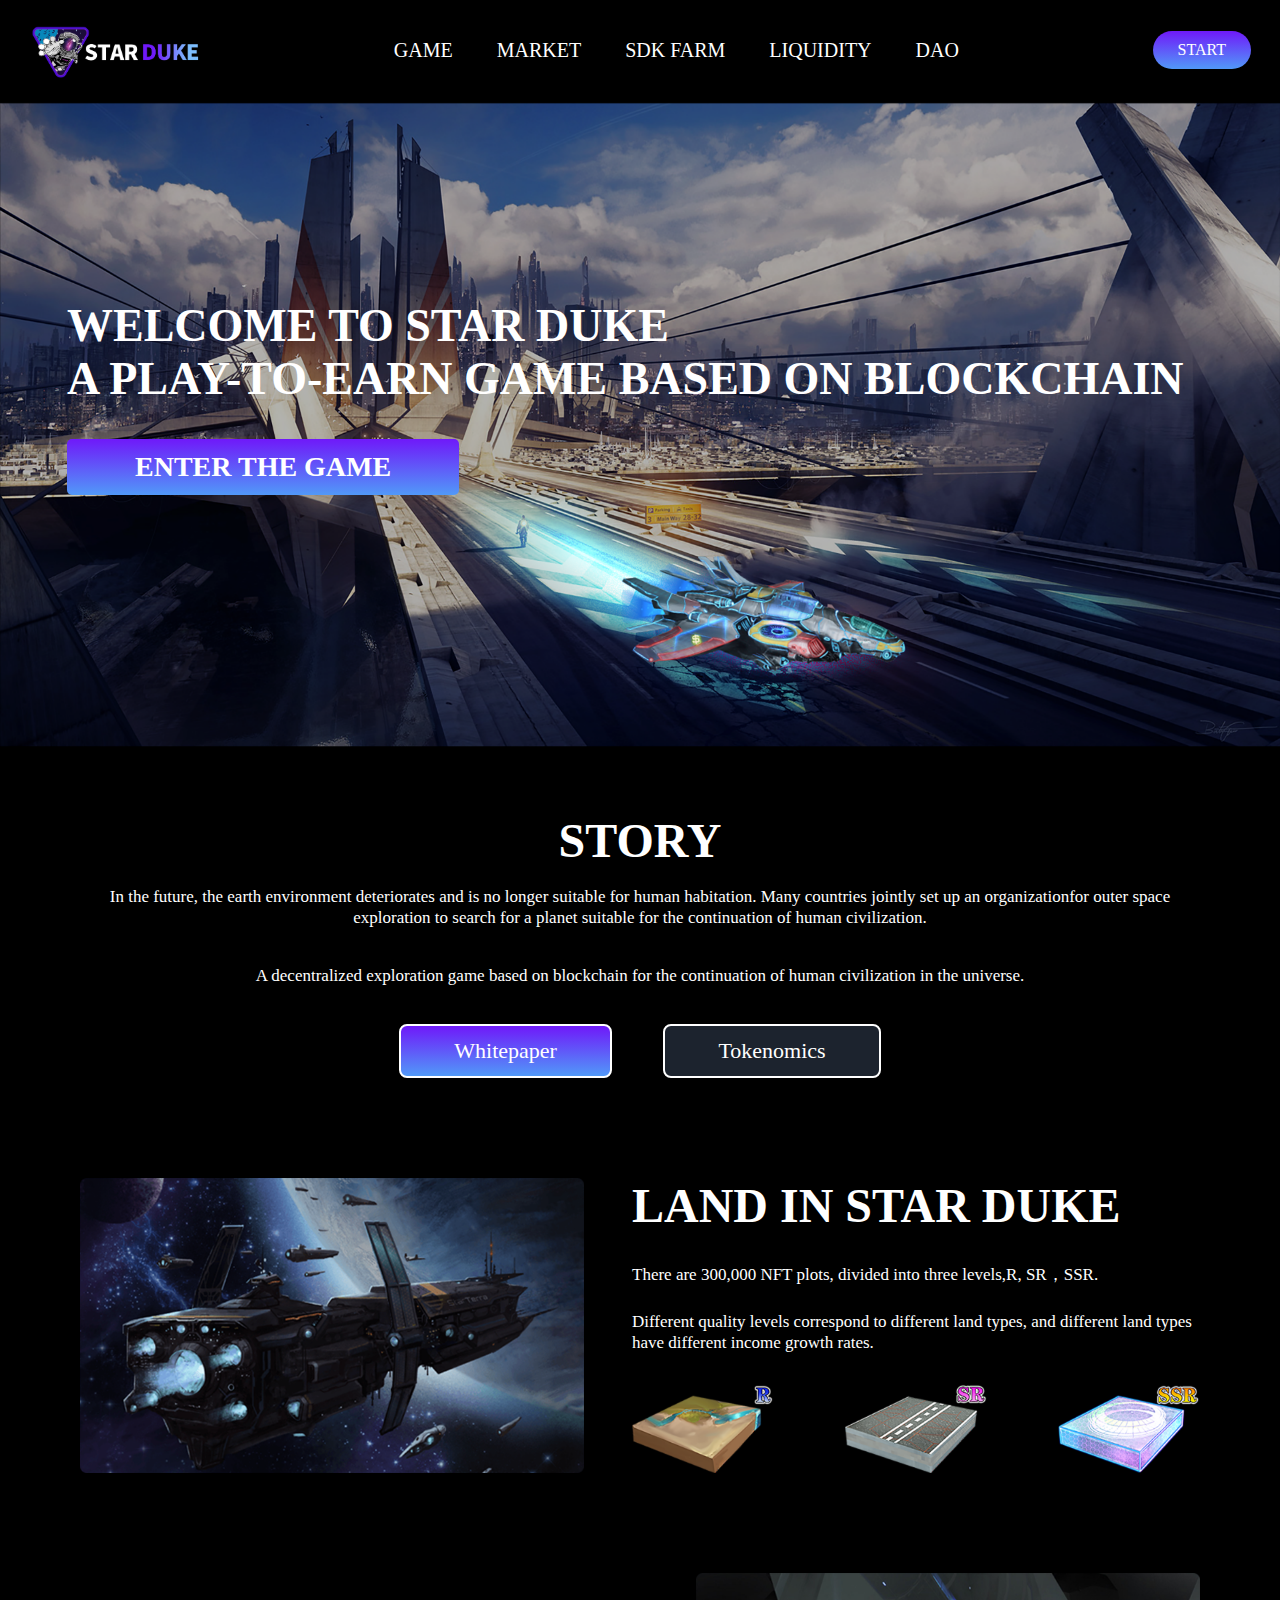
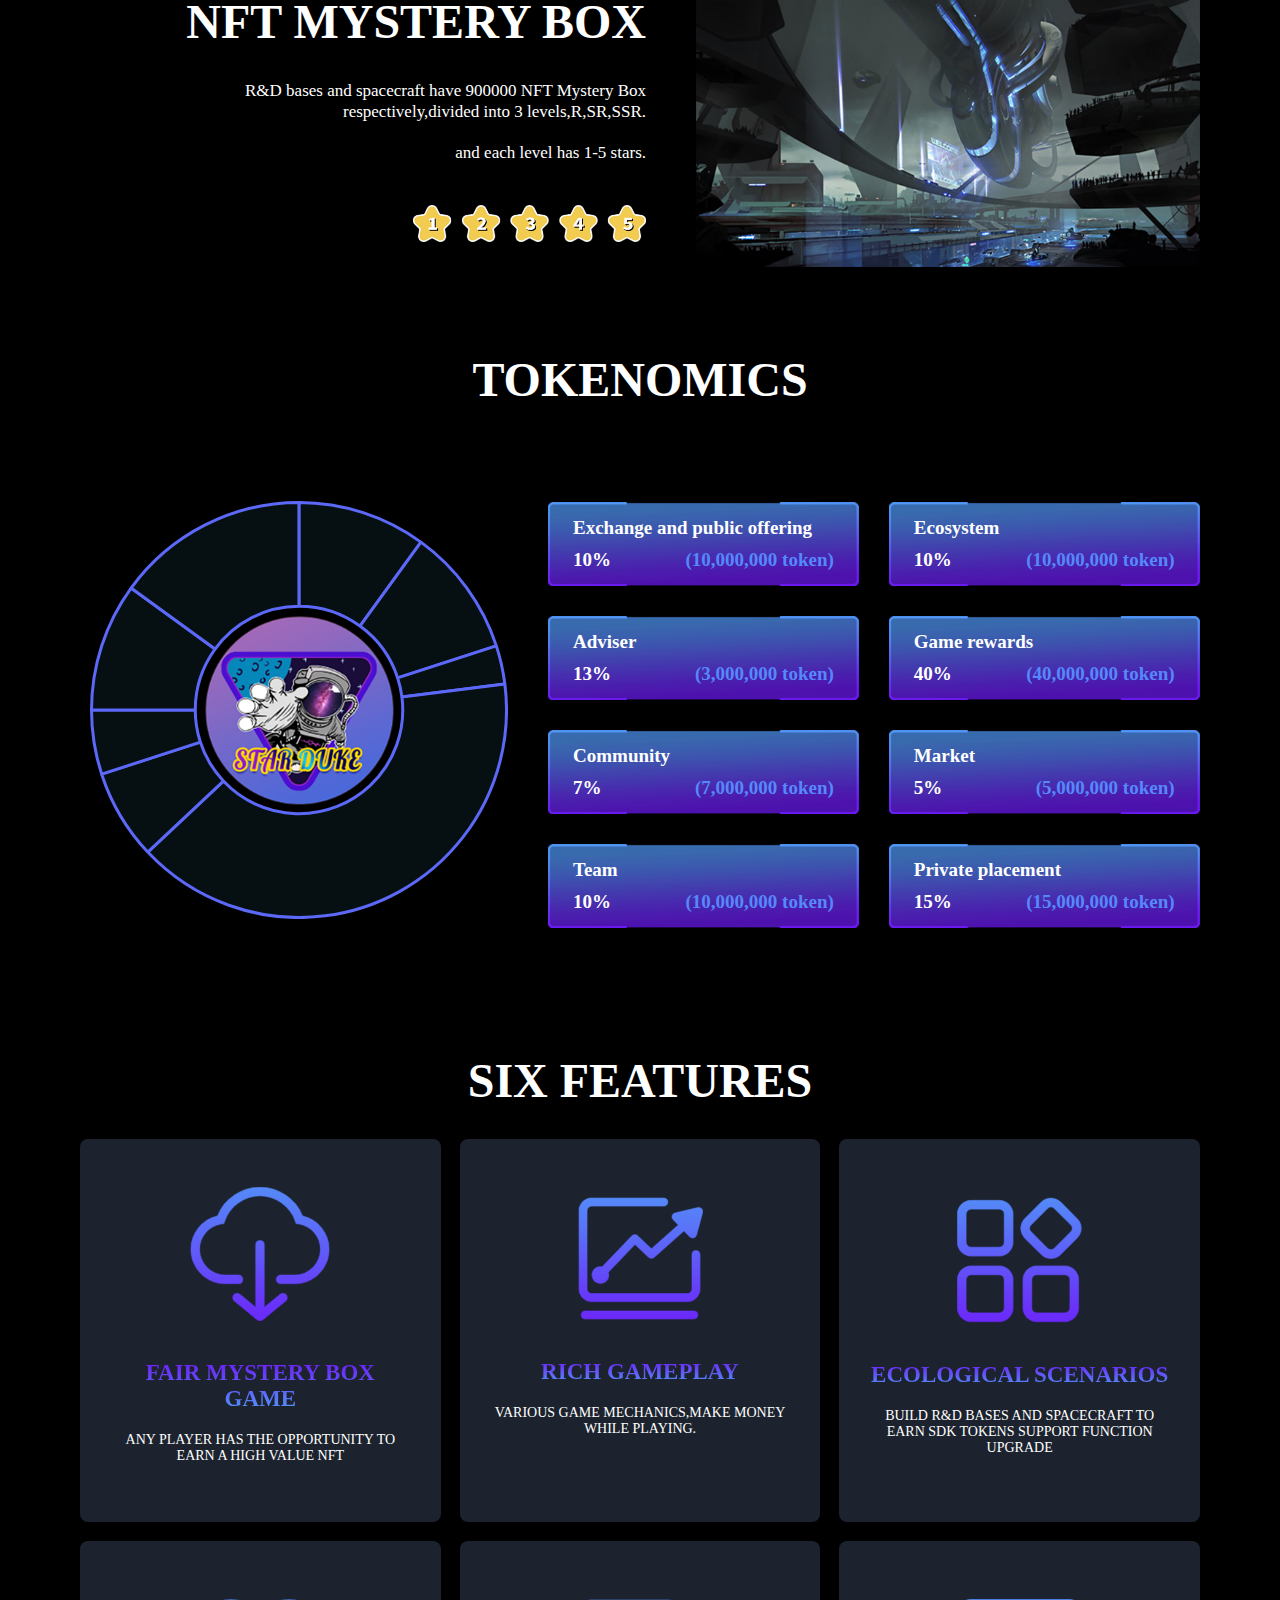
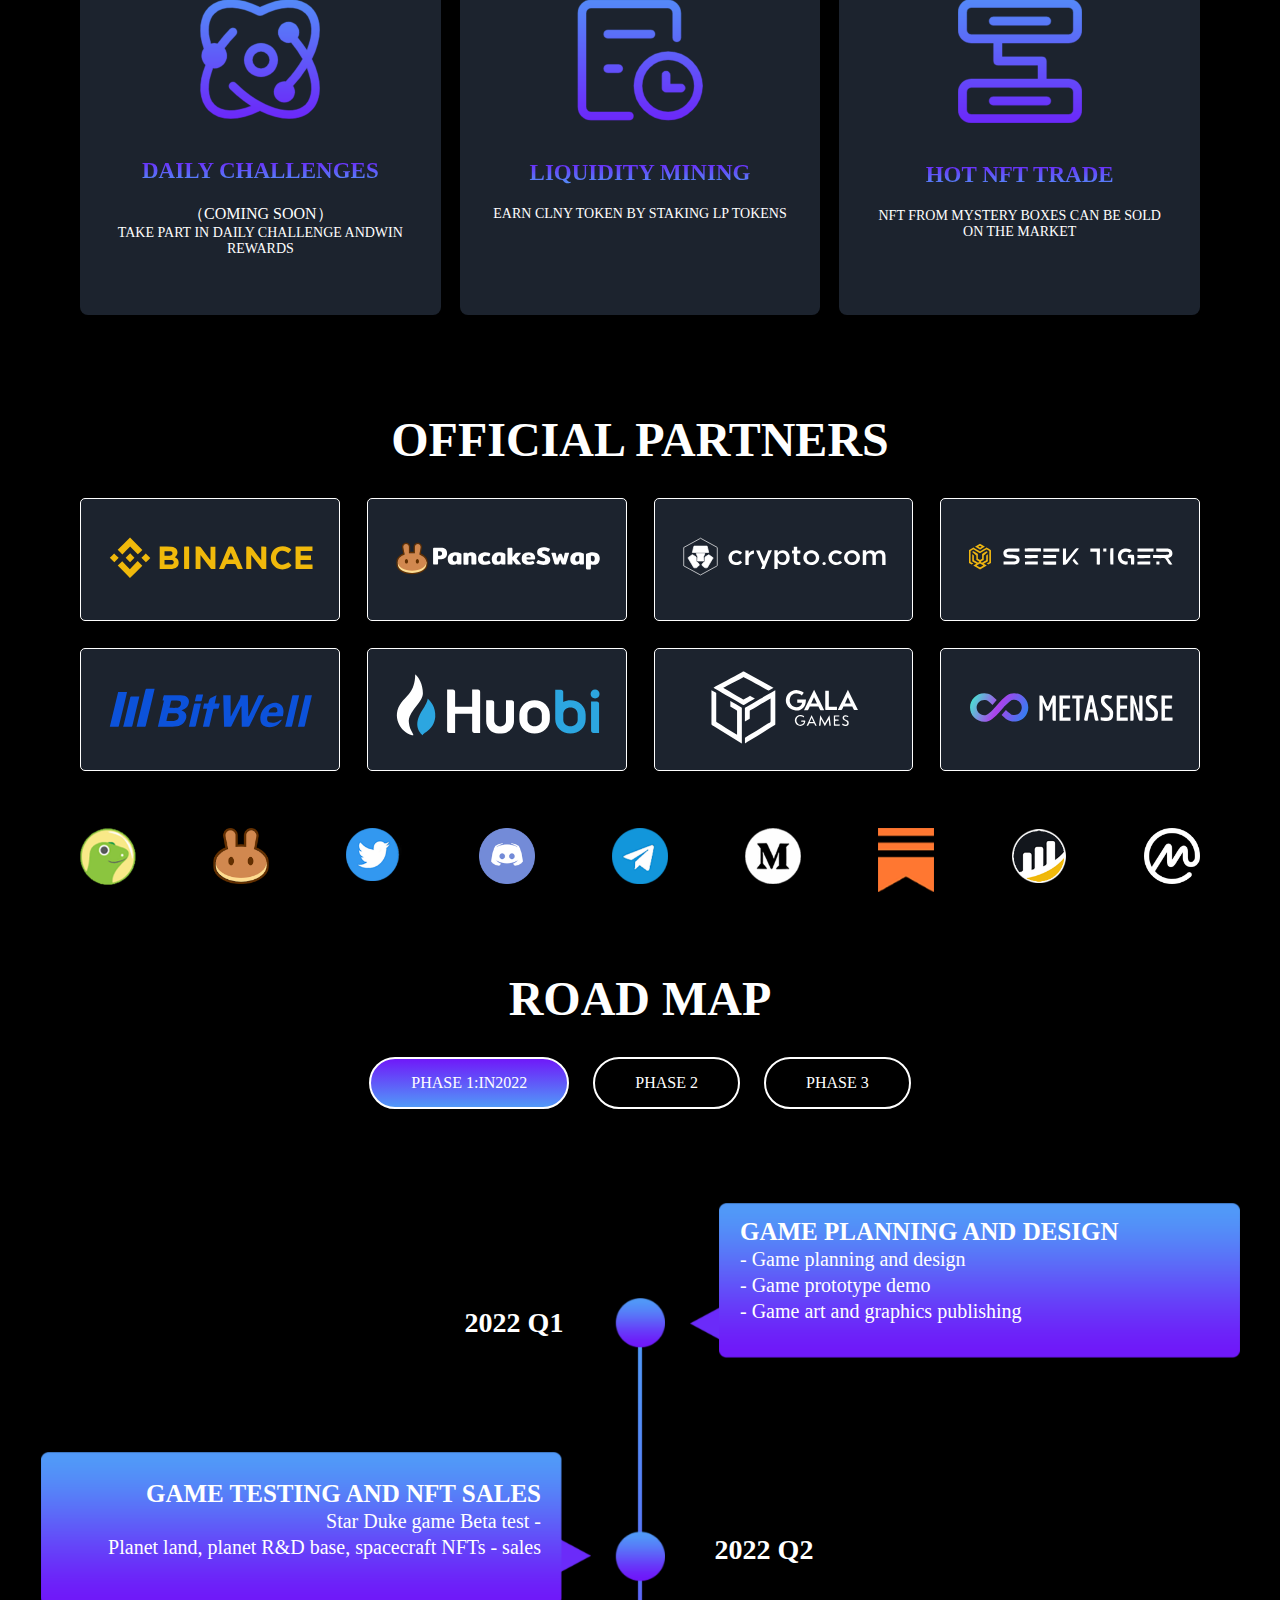
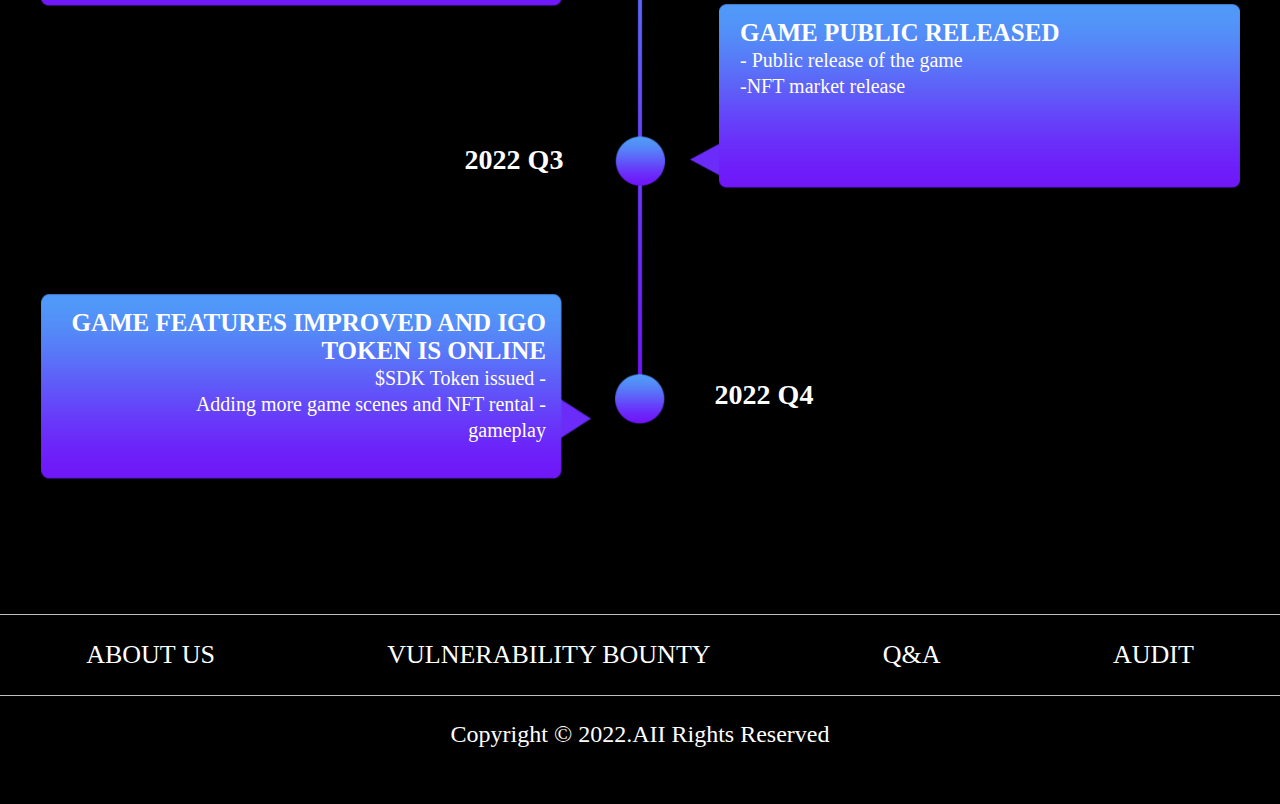
==== web/index.html @ 2b7e3626 "fix(view): 修改时间轴上文本" ====
<!DOCTYPE html>
<html lang="en">

<head>
    <meta charset="UTF-8">
    <meta http-equiv="X-UA-Compatible" content="IE=edge">
    <title>星际公爵</title>
    <link rel="icon" href="./img/pie.webp">
    <meta name="viewport" content="width=device-width,maximum-scale=0,user-scalable=no,shrink-to-fit=no" />
    <script>
        if (
            /Mobi|Android|iPhone/i.test(navigator.userAgent) ||
            navigator.userAgent.match(/Mobi/i) ||
            navigator.userAgent.match(/Android/i) ||
            navigator.userAgent.match(/iPhone/i)
        ) {
            location.href = "/index.html"
        }
    </script>
    <style>
        @font-face {
            font-family: 'TIMES';
            src: url("./font/SOURCEHANSANSCN-NORMAL.OTF");
        }

        body {
            font-family: "TIMES";
            min-width: 1024px;
            max-width: 1920px;
        }

        a {
            display: inline-block;
            color: #fff;
            text-decoration: none;
        }

        .sacle-animation:hover {
            transform: scale(1.1);
        }

        .start-btn.sacle-animation:hover {
            font-weight: bold;
        }

        .banner-btn.sacle-animation:hover {
            transform: scale(1.05);
        }

        .sacle-animation {
            transition: all 0.5s ease-in-out;
        }

        .aside-gride-item:hover {
            background: #1A1A1A;
        }

        .btn-enter:hover {
            /* background: linear-gradient(180deg, #6f19f9, #5199F8) !important; */
            cursor: pointer;
        }

        .nav-box ul a:hover {
            font-weight: bold;
            background: #1C232E;
        }
    </style>
    <link id="links" rel="stylesheet" href="./css/xjgj.css">
    <script>
        var pageWidth = document.documentElement.clientWidth;
        var link = document.getElementById('links')

        function setCss() {
            if (pageWidth < 1440) {
                link.setAttribute('href', './css/max1440xjgj.css')
            } else {
                link.setAttribute('href', './css/xjgj.css')
            }
        }
        window.onresize = function (e) {
            pageWidth = e.target.innerWidth;
            setCss()
        }
        setCss()

        function setBgClass(e, domStr, controlClass) {
            var liDom = document.querySelectorAll(domStr),
                hasClass = false;
            e.classList.forEach(function (key) {
                if (controlClass == key) return hasClass = true;
            })
            // console.log(liDom)
            liDom.forEach(function (item) {
                item.classList.remove(controlClass)
            })
            if (!hasClass) {
                e.classList.add(controlClass)
            }
        }
    </script>
</head>

<body>
    <nav class="nav-box">
        <!-- <img src="./img/nav-log.webp" alt="logo"> -->
        <img src="./svg/logo.svg" alt="logo">
        <ul id="navLink">
            <li><a onclick="setBgClass(this,'#navLink li a','nav-active')" href="game.starduke.io"
                    target="_blank">GAME</a>
            </li>
            <li><a onclick="setBgClass(this,'#navLink li a','nav-active')" href="game.starduke.io"
                    target="_blank">MARKET</a></li>
            <li><a onclick="setBgClass(this,'#navLink li a','nav-active')" target="_blank">SDK FARM</a></li>
            <li><a onclick="setBgClass(this,'#navLink li a','nav-active')" target="_blank">LIQUIDITY</a></li>
            <li><a onclick="setBgClass(this,'#navLink li a','nav-active')" target="_blank">DAO</a></li>
        </ul>
        <div>
            <a class="start-btn sacle-animation" href="game.starduke.io" target="_blank">START</a>
        </div>
    </nav>
    <div class="banner-box">
        <img src="./img/banner.webp" alt="not sport">
        <div class="banner-text-box">
            <div class="banner-text">
                <p>WELCOME TO STAR DUKE</p>
                <p>A PLAY-TO-EARN GAME BASED ON BLOCKCHAIN</p>
            </div>
            <a href="game.starduke.io" target="_blank" class="banner-btn sacle-animation">ENTER THE GAME</a>
        </div>
    </div>
    <div class="aside-box">
        <div id="cut2">
            <div class="aside-title">STORY</div>
            <p class="aside-p">In the future, the earth environment deteriorates and is no longer suitable for human
                habitation. Many countries jointly
                set up an organizationfor outer space exploration to search for a planet suitable for the continuation
                of
                human civilization.
            </p>

            <p class="aside-p" style="margin-top: 37px;">A decentralized exploration game based on blockchain for the
                continuation of human civilization in the universe.</p>
            <div class="aside-btn-box">
                <a href="https://docs.starduke.io/" target="_blank"
                    onmouseenter="setBgClass(this,'.aside-btn-box a','btn-active')"
                    class="aside-btn btn-active btn-enter">
                    Whitepaper
                </a>
                <a href="https://docs.starduke.io/our-token/star-duke-token" target="_blank"
                    onmouseenter="setBgClass(this,'.aside-btn-box a','btn-active')" class="aside-btn btn-enter">
                    Tokenomics
                </a>
            </div>
            <div class="aside-card">
                <img class="sacle-animation" src="./img/aside-card1.webp" alt="aside-car1">
                <div class="aside-car-text">
                    <div>
                        <p class="card-text-title">LAND IN STAR DUKE</p>
                        <p class="card-text-content">There are 300,000 NFT plots, divided into three levels,R, SR，SSR.
                        </p>
                        <p class="card-text-content">Different quality levels correspond to different land types, and
                            different land types have different income growth rates.</p>
                    </div>
                    <div class="card-img-box">
                        <img class="sacle-animation" src="./img/N.webp" alt="hehe">
                        <img class="sacle-animation" src="./img/R.webp" alt="hehe">
                        <img class="sacle-animation" src="./img/SR.webp" alt="hehe">
                    </div>
                </div>
            </div>
            <div class="aside-card">
                <div style="text-align: right;margin-right: 50px;justify-content: space-around;" class="aside-car-text">
                    <div>
                        <p class="card-text-title">NFT MYSTERY BOX</p>
                        <p style="margin-bottom: 0;" class="card-text-content">R&D bases and spacecraft have 900000 NFT
                            Mystery Box
                        </p>
                        <p style="margin-bottom: 20px;" class="card-text-content">respectively,divided into 3
                            levels,R,SR,SSR.</p>
                        <p class="card-text-content">and each level has 1-5 stars.</p>
                    </div>
                    <div>
                        <img src="./img/star.webp" alt="">
                    </div>
                    <!-- <p class="card-text-content">they are divided intofive levels:N,R,SR,SSR,SP.</p> -->
                </div>
                <img class="sacle-animation" src="./img/aside-card2.webp" alt="aside-car1">
            </div>
        </div>
        <div id="cut3">
            <div class="card-text-title">TOKENOMICS</div>
            <div class="aside-liuc">
                <div class="chart-box">
                    <img src="./img/pie.webp" alt="">
                    <canvas id="myChart" width="290" height="290"></canvas>
                </div>
                <div id="legendItems" style="flex: 1;">
                    <div class="chart-item-box">
                        <div class="chart-item">
                            <p class="chart-item-title">Exchange and public offering</p>
                            <div class="item-detail-box">
                                <p>10%</p>
                                <p class="token">(10,000,000 token)</p>
                            </div>
                        </div>
                        <div class="chart-item">
                            <p class="chart-item-title">Ecosystem</p>
                            <div class="item-detail-box">
                                <p>10%</p>
                                <p class="token">(10,000,000 token)</p>
                            </div>
                        </div>
                    </div>
                    <div class="chart-item-box">
                        <div class="chart-item">
                            <p class="chart-item-title">Adviser</p>
                            <div class="item-detail-box">
                                <p>13%</p>
                                <p class="token">(3,000,000 token)</p>
                            </div>
                        </div>
                        <div class="chart-item">
                            <p class="chart-item-title">Game rewards</p>
                            <div class="item-detail-box">
                                <p>40%</p>
                                <p class="token">(40,000,000 token)</p>
                            </div>
                        </div>
                    </div>
                    <div class="chart-item-box">
                        <div class="chart-item">
                            <p class="chart-item-title">Community</p>
                            <div class="item-detail-box">
                                <p>7%</p>
                                <p class="token">(7,000,000 token)</p>
                            </div>
                        </div>
                        <div class="chart-item">
                            <p class="chart-item-title">Market</p>
                            <div class="item-detail-box">
                                <p>5%</p>
                                <p class="token">(5,000,000 token)</p>
                            </div>
                        </div>
                    </div>
                    <div class="chart-item-box">
                        <div class="chart-item">
                            <p class="chart-item-title">Team</p>
                            <div class="item-detail-box">
                                <p>10%</p>
                                <p class="token">(10,000,000 token)</p>
                            </div>
                        </div>
                        <div class="chart-item">
                            <p class="chart-item-title">Private placement</p>
                            <div class="item-detail-box">
                                <p>15%</p>
                                <p class="token">(15,000,000 token)</p>
                            </div>
                        </div>
                    </div>
                </div>
                <!-- <img src="./img/liuc.webp" alt="liuc"> -->
            </div>
        </div>
        <div id="cut4">
            <div class="card-text-title">SIX FEATURES</div>
            <div class="aside-gride">
                <div class="aside-gride-item">
                    <img style="margin-top: -10px;" src="./img/gride1.webp" alt="item">
                    <p class="item-tip">FAIR MYSTERY BOX GAME</p>
                    <p class="item-text">ANY PLAYER HAS THE OPPORTUNITY TO EARN A HIGH VALUE NFT</p>
                </div>
                <div class="aside-gride-item">
                    <img src="./img/gride2.webp" alt="item">
                    <p class="item-tip">RICH GAMEPLAY</p>
                    <p class="item-text">VARIOUS GAME MECHANICS,MAKE MONEY WHILE PLAYING.</p>
                </div>
                <div class="aside-gride-item">
                    <img src="./img/gride3.webp" alt="item">
                    <p class="item-tip">ECOLOGICAL SCENARIOS</p>
                    <p class="item-text">BUILD R&D BASES AND SPACECRAFT TO EARN SDK TOKENS SUPPORT FUNCTION UPGRADE</p>
                </div>
            </div>
            <div class="aside-gride">
                <div class="aside-gride-item">
                    <img src="./img/gride4.webp" alt="item">
                    <p class="item-tip">DAILY CHALLENGES</p>
                    <p>（COMING SOON）</p>
                    <p class="item-text">
                        TAKE PART IN DAILY CHALLENGE
                        ANDWIN REWARDS</p>
                </div>
                <div class="aside-gride-item">
                    <img src="./img/gride5.webp" alt="item">
                    <p class="item-tip">LIQUIDITY MINING</p>
                    <p class="item-text">EARN CLNY TOKEN BY STAKING LP TOKENS</p>
                </div>
                <div class="aside-gride-item">
                    <img src="./img/gride6.webp" alt="item">
                    <p class="item-tip">HOT NFT TRADE</p>
                    <p class="item-text">NFT FROM MYSTERY BOXES CAN BE SOLD ON THE MARKET</p>
                </div>
            </div>
        </div>
        <div id="cut5">
            <div class="card-text-title">OFFICIAL PARTNERS</div>
            <div class="aside-gride">
                <div style="margin-left: 0;" class="cut5-gride-item sacle-animation">
                    <img src="./svg/binance.svg" alt="binance">
                </div>
                <div class="cut5-gride-item sacle-animation">
                    <img src="./svg/pancake.svg" alt="pancake">
                </div>
                <div class="cut5-gride-item sacle-animation">
                    <img src="./svg/crypto.svg" alt="crypto">
                </div>
                <div class="cut5-gride-item sacle-animation">
                    <img src="./svg/seektiger.svg" alt="seektiger">
                </div>
            </div>
            <div class="aside-gride">
                <div style="margin-left: 0;" class="cut5-gride-item sacle-animation">
                    <img src="./svg/bitwell.svg" alt="bitwell">
                </div>
                <!-- <div class="cut5-gride-item-fk">
                    <img src="./img/huobi.webp" alt="huobi">
                </div> -->
                <div class="cut5-gride-item sacle-animation">
                    <img src="./svg/huobi.svg" alt="huobi">
                </div>
                <div class="cut5-gride-item sacle-animation">
                    <img src="./svg/gala.svg" alt="gala">
                </div>
                <div class="cut5-gride-item sacle-animation">
                    <img src="./svg/meta.svg" alt="metasense">
                </div>
            </div>
            <div class="aside-gride">
                <div style="margin-left: 0;" class="cut5-gride-icon sacle-animation">
                    <a href="">

                        <img src="./img/bihu.webp" alt="bihu">
                    </a>
                </div>
                <div class="cut5-gride-icon sacle-animation">
                    <a href="">

                        <img src="./img/pancakes.webp" alt="pancakes">
                    </a>
                </div>
                <div class="cut5-gride-icon sacle-animation">
                    <a href="https://twitter.com/StarDukeGames" target="_blank">
                        <img src="./img/twiter.webp" alt="twiter">
                    </a>
                </div>
                <div class="cut5-gride-icon sacle-animation">
                    <a href="https://discord.gg/3RQ9V255MB" target="_blank">

                        <img src="./img/discord.webp" alt="discord">
                    </a>
                </div>
                <div class="cut5-gride-icon sacle-animation">
                    <a href="https://t.me/StarDuke" target="_blank">
                        <img src="./img/telegram.webp" alt="telegram">
                    </a>
                </div>
                <div class="cut5-gride-icon sacle-animation">
                    <a href="https://starduke.medium.com/" target="_blank">
                        <img src="./img/medium-circle-fill.webp" alt="medium-circle-fill">
                    </a>
                </div>
                <div class="cut5-gride-icon sacle-animation">
                    <a href="">
                        <img src="./img/wtfaaa.webp" alt="wtfaaa">
                    </a>
                </div>
                <div class="cut5-gride-icon sacle-animation">
                    <a href="">

                        <img src="./img/wtfbbb.webp" alt="wtfbbb">
                    </a>
                </div>
                <div class="cut5-gride-icon sacle-animation">
                    <a href="">

                        <img src="./img/coinmarketcap.webp" alt="coinmarketcap">
                    </a>
                </div>
            </div>
        </div>
        <div id="cut6">
            <div class="card-text-title">ROAD MAP</div>
            <div class="cut6-btn-box">
                <div onmouseenter="setBgClass(this,'.cut6-btn-box div','cut6-btn-an')" style="margin-left: 0;"
                    class="cut6-btn cut6-btn-an btn-enter">
                    PHASE 1:IN2022
                </div>
                <div onmouseenter="setBgClass(this,'.cut6-btn-box div','cut6-btn-an')" class="cut6-btn btn-enter">
                    PHASE 2
                </div>
                <div onmouseenter="setBgClass(this,'.cut6-btn-box div','cut6-btn-an')" class="cut6-btn btn-enter">
                    PHASE 3
                </div>
            </div>
            <div class="liuc-box">
                <div class="liuc-img-box">
                    <div class="jd-text jd-text1">2022 Q1</div>
                    <div class="jd-text jd-text2">2022 Q2</div>
                    <div class="jd-text jd-text3">2022 Q3</div>
                    <div class="jd-text jd-text4">2022 Q4</div>
                    <img class="liuc-img" src="./img/liuc-step.webp" alt="">
                    <div class="liuc-img-talk liuc-img-talk1">
                        <div class="talk-img-box">
                            <div class="talk-text-box">
                                <p class="talk-title">GAME PLANNING AND DESIGN </p>
                                <p class="talk-content">- Game planning and design</p>
                                <p class="talk-content">- Game prototype demo</p>
                                <p class="talk-content">- Game art and graphics publishing</p>
                            </div>
                            <img class="talk-img" src="./img/talk3.webp" alt="">
                        </div>
                    </div>
                    <div class="liuc-img-talk liuc-img-talk2">
                        <div class="talk-img-box">
                            <div class="talk-text-box2">
                                <p class="talk-title">GAME TESTING AND NFT SALES </p>
                                <p class="talk-content">Star Duke game Beta test -</p>
                                <p class="talk-content">Planet land, planet R&D base, spacecraft NFTs - sales</p>
                            </div>
                            <img class="talk-img" src="./img/talk1.webp" alt="">
                        </div>
                    </div>
                    <div class="liuc-img-talk liuc-img-talk3">
                        <div class="talk-img-box">
                            <div class="talk-text-box">
                                <p class="talk-title">GAME  PUBLIC RELEASED
                                </p>
                                <p class="talk-content">- Public release of the game</p>
                                <p class="talk-content">-NFT market release</p>
                            </div>
                            <img class="talk-img" src="./img/talk.webp" alt="">
                        </div>
                    </div>
                    <div class="liuc-img-talk liuc-img-talk4">
                        <div class="talk-img-box">
                            <div class="talk-text-box2" style="padding: 15px; padding-right: 45px;">
                                <p class="talk-title">GAME FEATURES IMPROVED AND IGO TOKEN IS ONLINE</p>
                                <p class="talk-content">$SDK Token issued -</p>
                                <p class="talk-content">Adding more game scenes and NFT rental -</p>
                                <p class="talk-content">gameplay</p>
                            </div>
                            <img class="talk-img" src="./img/talk1.webp" alt="" style="height: 185px;">
                        </div>
                    </div>
                </div>
            </div>
        </div>
        <!-- <div id="cut7">
            <div style="font-size: 34px;" class="card-text-title">ROAD MAP</div>
            <p class="cut7-text-title">GET A MONTHLY UPDATE FROM OUR TEAM</p>
            <div class="input-box">
                <div class="input-fa">
                    <input type="text" placeholder="Your Name">
                    <input type="text" placeholder="Email Address">
                    <div class="submit-btn">Subscribe</div>
                </div>
            </div>
        </div> -->
    </div>
    <div class="footer-box">
        <p class="footer-nav need">
            <a href="https://docs.starduke.io/" target="_blank">ABOUT US</a>
            <a>VULNERABILITY BOUNTY</a>
            <a href="https://docs.starduke.io/" target="_blank">Q&A</a>
            <a>AUDIT</a>
        </p>
        <p class="footer-mark">Copyright © 2022.AII Rights Reserved</p>
    </div>
</body>
<script src="./chart.min.js"></script>
<script src="./xjgj.js"></script>

</html>
---- web/css/xjgj.css ----
* {
    padding: 0;
    margin: 0;
}

html {
    background-color: #000;
    font-family: Source Han Sans CN;
}


.nav-box {
    position: fixed;
    top: 0;
    left: 0;
    right: 0;
    display: flex;
    justify-content: space-between;
    align-items: center;
    padding: 23px 41px;
    background-color: #000;
    z-index: 99;
}

.nav-box img {
    margin-top: -5px;
    height: 80px;
}

.nav-box ul>li {
    display: inline-block;
    font-size: 29px;
    cursor: pointer;
}

.nav-box ul a {
    padding: 15px 30px;
    border-radius: 5px;
}

.nav-box .start-btn {
    font-size: 23px;
    padding: 10px 36px;
    border-radius: 41px;
    cursor: pointer;
    background: linear-gradient(180deg, #6f19f9, #5199F8);
}

.nav-active {
    font-weight: bold;
    background: #1C232E;
}

.banner-box {
    position: relative;
    padding-top: 124px;
    overflow: hidden;
    background-color: #000;
}

.banner-box img {
    width: 100%;
}

.banner-text-box {
    top: 400px;
    left: 94px;
    position: absolute;
}

.banner-text {
    margin-bottom: 47px;
    font-size: 65px;
    font-weight: 800;
    color: #fff;
}

.banner-btn {
    display: inline-block;
    padding: 12px 68px;
    font-size: 39px;
    font-weight: 800;
    color: #fff;
    border-radius: 5px;
    background: linear-gradient(180deg, #6F19F9, #5199F8);
}

.aside-box {
    text-align: center;
    padding: 79px 111px 0;
    background-color: #000;
    color: #fff;
}

.aside-title {
    margin-bottom: 54px;
    font-size: 68px;
    font-weight: bold;
    color: #FFFFFF;
}

.aside-p {
    text-align: center;
    font-size: 24px;
    font-weight: 400;
    color: #FFFFFF;
    line-height: 39px;
}

.aside-btn-box {
    margin-top: 50px;
    text-align: center;
    font-size: 31px;
    color: #fff;
}

.aside-btn-box a:first-child {
    margin-right: 65px;
}

.aside-btn {
    display: inline-block;
    padding: 12px 74px;
    border-radius: 8px;
    background: #1C232E;
    border: 2px solid #FFFFFF;
}

.btn-active {
    background: linear-gradient(180deg, #6F19F9, #5199F8);
}

.aside-card {
    display: flex;
    margin-top: 140px;
    margin-bottom: 121px;
}

.aside-card img {
    width: 45%;
}

.aside-car-text {
    display: flex;
    flex-direction: column;
    justify-content: space-between;
    flex: 1;
    text-align: left;
    margin-left: 48px;
}

.aside-car-text1 {
    flex: 1;
    text-align: right;
    margin-right: 48px;
}

.aside-car-text1 .card-text-content {
    margin-bottom: 10px;
}

.card-text-title {
    margin-bottom: 44px;
    font-size: 68px;
    font-weight: 800;
}

.card-text-content {
    font-size: 24px;
    line-height: 29px;
}

.aside-car-text .card-text-content:nth-child(2) {
    margin-bottom: 26px;
}

.card-img-box {
    display: flex;
    justify-content: space-between;
}

.card-img-box img {
    width: 25%;
    /* margin-right: 81px; */
}

.aside-liuc {
    /* width: 100%; */
    display: flex;
    /* justify-content: space-between; */
    align-items: center;
    margin: 135px 0;
}

.chart-box {
    position: relative;
    width: 550px;
    margin-top: -40px;
    padding: 10px;
    margin-right: 50px;
}

.chart-box img {
    position: absolute;
    top: 163px;
    left: 163px;
    width: 245px;
}

.token-chart-active {
    transform: scale(1.1);
}

.chart-item-box {
    display: flex;
    font-size: 25px;
    text-align: left;
    color: #fff;
    font-weight: bold;
}

.chart-item-box div:first-child {
    margin-right: 50px;
}

.chart-item {
    flex-shrink: 0;
    padding: 25px 30px;
    margin-bottom: 50px;
    width: 40%;
    background: url('../img/pie-item.webp') no-repeat left top;
    background-size: 100% 100%;
}

.chart-item-title {
    margin-bottom: 10px;
}

.item-detail-box {
    display: flex;
    justify-content: space-between;
}

.item-detail-box .token {
    color: #5589FA;
}

.aside-gride {
    display: flex;
    justify-content: space-between;
    /* overflow: hidden; */
}

#cut5 .aside-gride img {
    width: 100%;
}

.aside-gride-item {
    flex: 1;
    flex-shrink: 0;
    margin-left: 26px;
    margin-bottom: 26px;
    padding: 82px 30px;
    text-align: center;
    border-radius: 8px;
    background: #1C232E;
}

.aside-gride .aside-gride-item:first-child {
    margin-left: 0;
}

.item-tip {
    margin: 50px 0 20px;
    font-size: 33px;
    font-weight: bold;
    color: #FFFFFF;
    /* line-height: 64px; */
    background: linear-gradient(180deg, #6F19F9 0%, #5199F8 100%);
    -webkit-background-clip: text;
    -webkit-text-fill-color: transparent;
}

.item-text {
    font-size: 20px;
    color: #fff;
}

#cut5 {
    margin-top: 107px;
}

.cut5-gride-item {
    flex: 1;
    flex-shrink: 0;
    padding: 0 20px;
    margin-left: 44px;
    margin-bottom: 44px;
    background: #1C232E;
    border: 2px solid #FFFFFF;
    border-radius: 8px;
}
.cut5-gride-item-fk {
    margin-left: 44px;
}
.cut5-gride-icon {
    flex: 1;
    flex-shrink: 0;
    margin: 30px 0 108px 77px;
}

.cut6-btn-box {
    margin-bottom: 74px;
    text-align: center;
}

.cut6-btn {
    display: inline-block;
    margin-left: 20px;
    padding: 15px 40px;
    font-size: 23px;
    border-radius: 58px;
    border: 2px solid #fff;
}

.cut6-btn-an {
    background: linear-gradient(180deg, #6F19F9 0%, #5199F8 100%);
}

#cut6 {
    margin-bottom: 180px;
}

.cut7-text-title {
    margin-top: -20px;
    margin-bottom: 30px;
    font-size: 24px;
}

.input-box {
    text-align: center;
}

.input-box input {
    display: block;
    width: 100%;
    height: 74px;
    margin-bottom: 30px;
    font-size: 24px;
    text-indent: 30px;
    border: 2px solid #FFFFFF;
    border-radius: 8px;
    background: transparent;
    outline: #fff;
    color: #999999;
}


.input-fa {
    display: inline-block;
    width: 35%;
}

.submit-btn {
    padding: 25px 0;
    text-align: center;
    font-size: 24px;
    background: linear-gradient(180deg, #6F19F9, #5199F8);
    border-radius: 8px;
    cursor: pointer;
}

.footer-box {
    margin-top: 169px;
    padding: 56px 0;
    font-size: 36px;
    color: #fff;
}

.footer-nav {
    display: flex;
    padding: 30px 0;
    justify-content: space-around;
    text-align: center;
    border-top: 1px solid #BFBFBF;
    border-bottom: 1px solid #BFBFBF;
}

.footer-mark {
    margin-top: 25px;
    font-size: 24px;
    text-align: center;
    color: #fff;
}

a {
    cursor: pointer;
}

.need a:hover {
    text-decoration: underline !important;
}

.liuc-box {
    margin-top: 160px;
    text-align: center;

}

.liuc-img-box {
    position: relative;
    display: inline-block;
    width: 50px;
}

.liuc-img,
.talk-img {
    width: 100%;
}

.liuc-img {
    margin-top: 29px;
}

.talk-img-box {
    position: relative;

}

.talk-text-box {
    position: absolute;
    left: 0;
    right: 0;
    top: 0;
    bottom: 0;
    padding: 15px 20px 0 50px;
}

.talk-text-box2 {
    position: absolute;
    left: 0;
    right: 0;
    top: 0;
    bottom: 0;
    padding: 28px 50px 28px 20px;
}

.jd-text {
    position: absolute;
    min-width: 108px;
    text-align: center;
    font-size: 28px;
    font-weight: bold;
}

.jd-text1 {
    top: 38px;
    left: -155px;
}

.jd-text3 {
    top: 475px;
    left: -155px;
}

.jd-text2 {
    top: 265px;
    left: 95px;
}

.jd-text4 {
    top: 710px;
    left: 95px;
}

.liuc-img-talk {
    position: absolute;
    width: 550px;
    text-align: left;
    color: #fff;
    transition: all ease-in-out .5s;
}

.liuc-img-talk1:hover,
.liuc-img-talk3:hover {
    transform: translateX(30px);
}

.liuc-img-talk2:hover,
.liuc-img-talk4:hover {
    transform: translateX(-30px);
}

.liuc-img-talk1 {
    top: -66px;
    left: 75px;
}

.liuc-img-talk3 {
    top: 335px;
    left: 75px;
}

.liuc-img-talk3 .talk-text-box {
    padding-top: 15px;
}

.liuc-img-talk2 {
    top: 183px;
    left: -574px;
    text-align: right;
}

.liuc-img-talk4 {
    top: 625px;
    left: -574px;
    text-align: right;
}

.talk-title {
    /* margin-bottom: 10px; */
    font-size: 25px;
    font-weight: bold;
}

.talk-content {
    font-size: 20px;
    line-height: 26px;
}

.liuc-img-talk img {
    width: 100%;
}
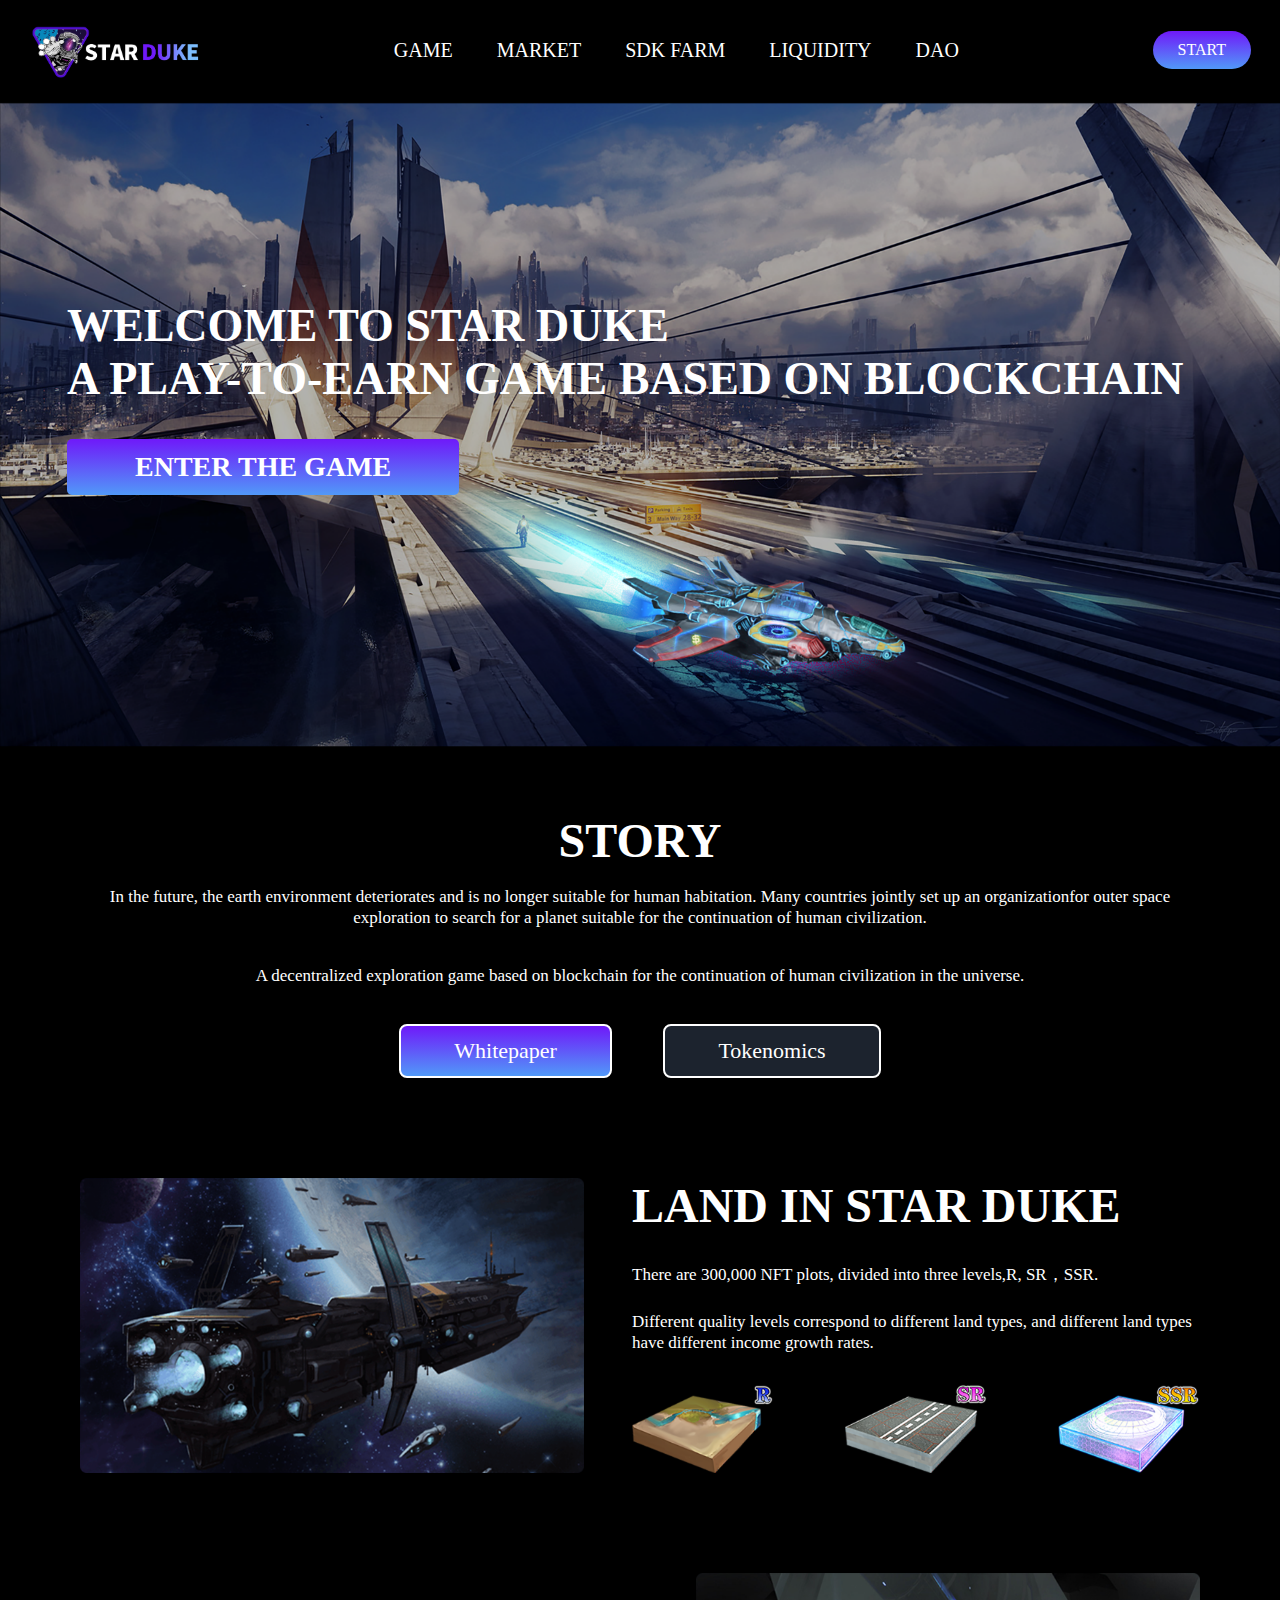
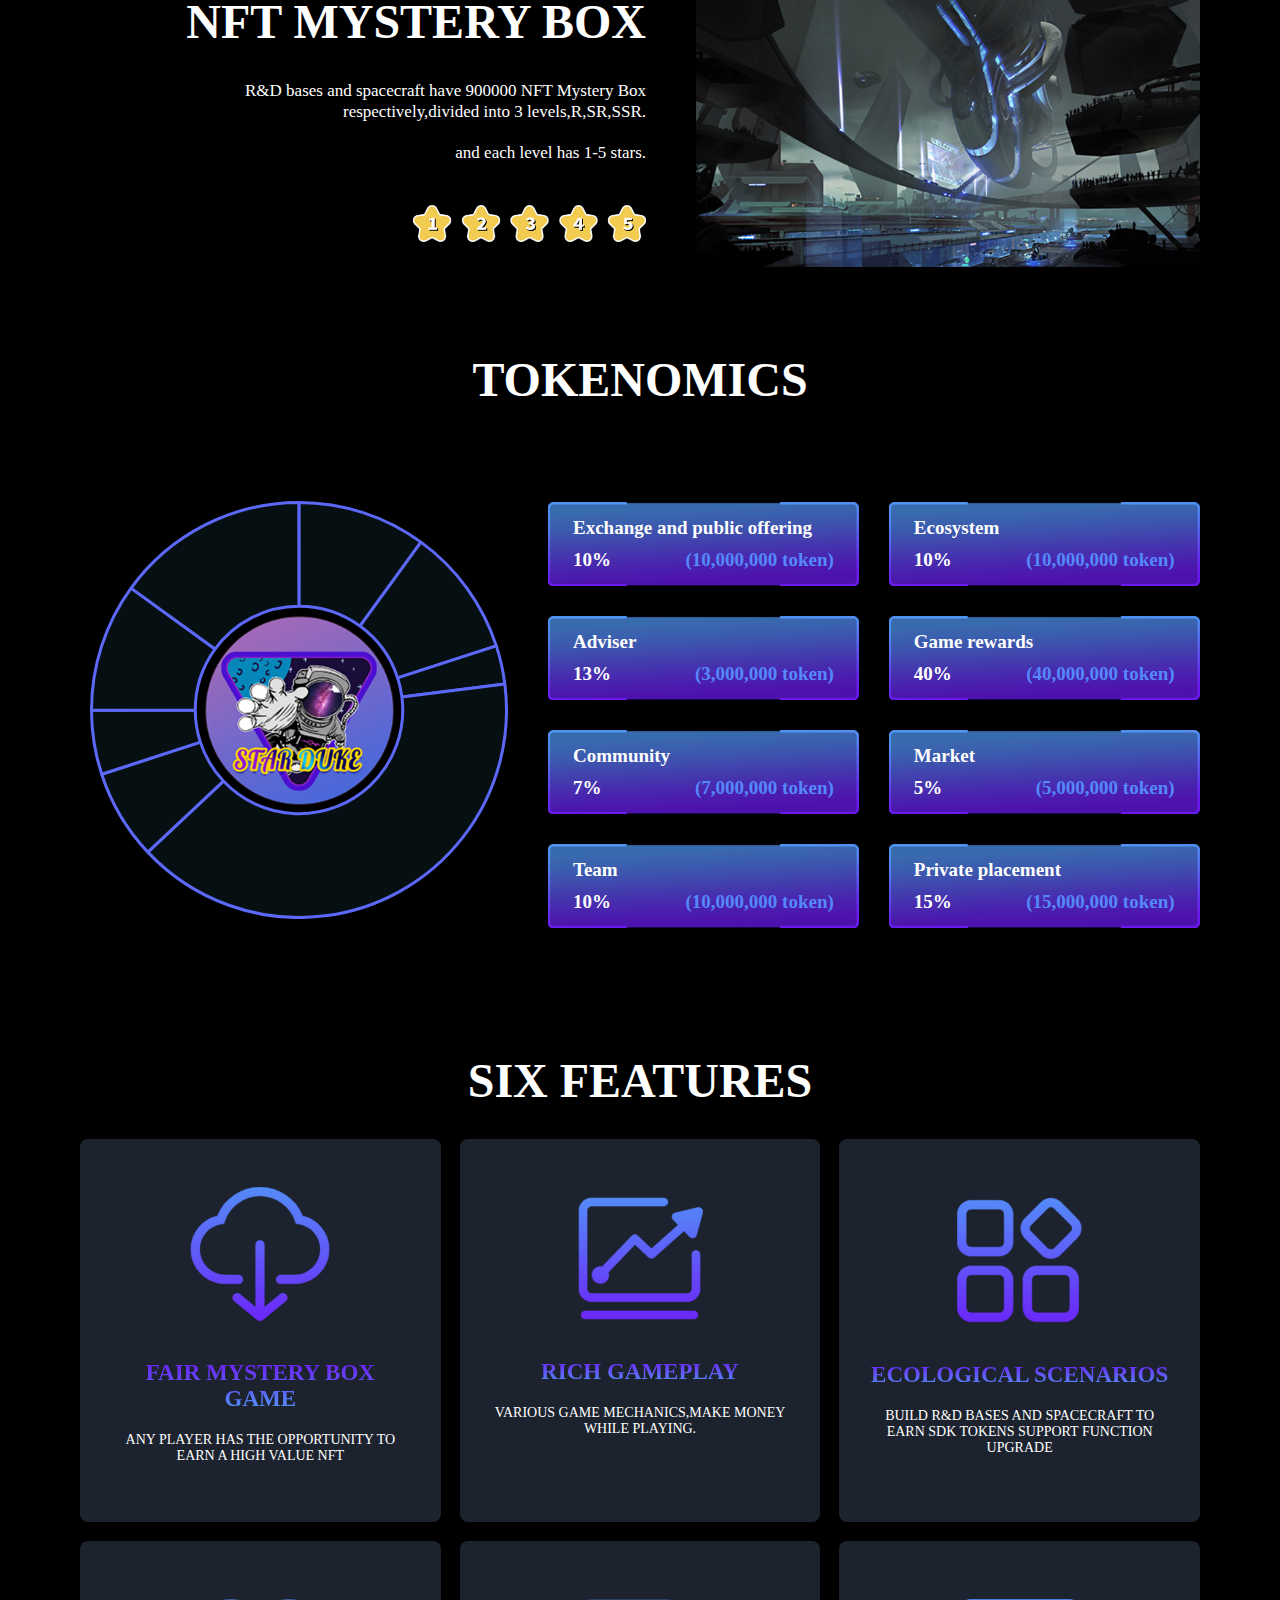
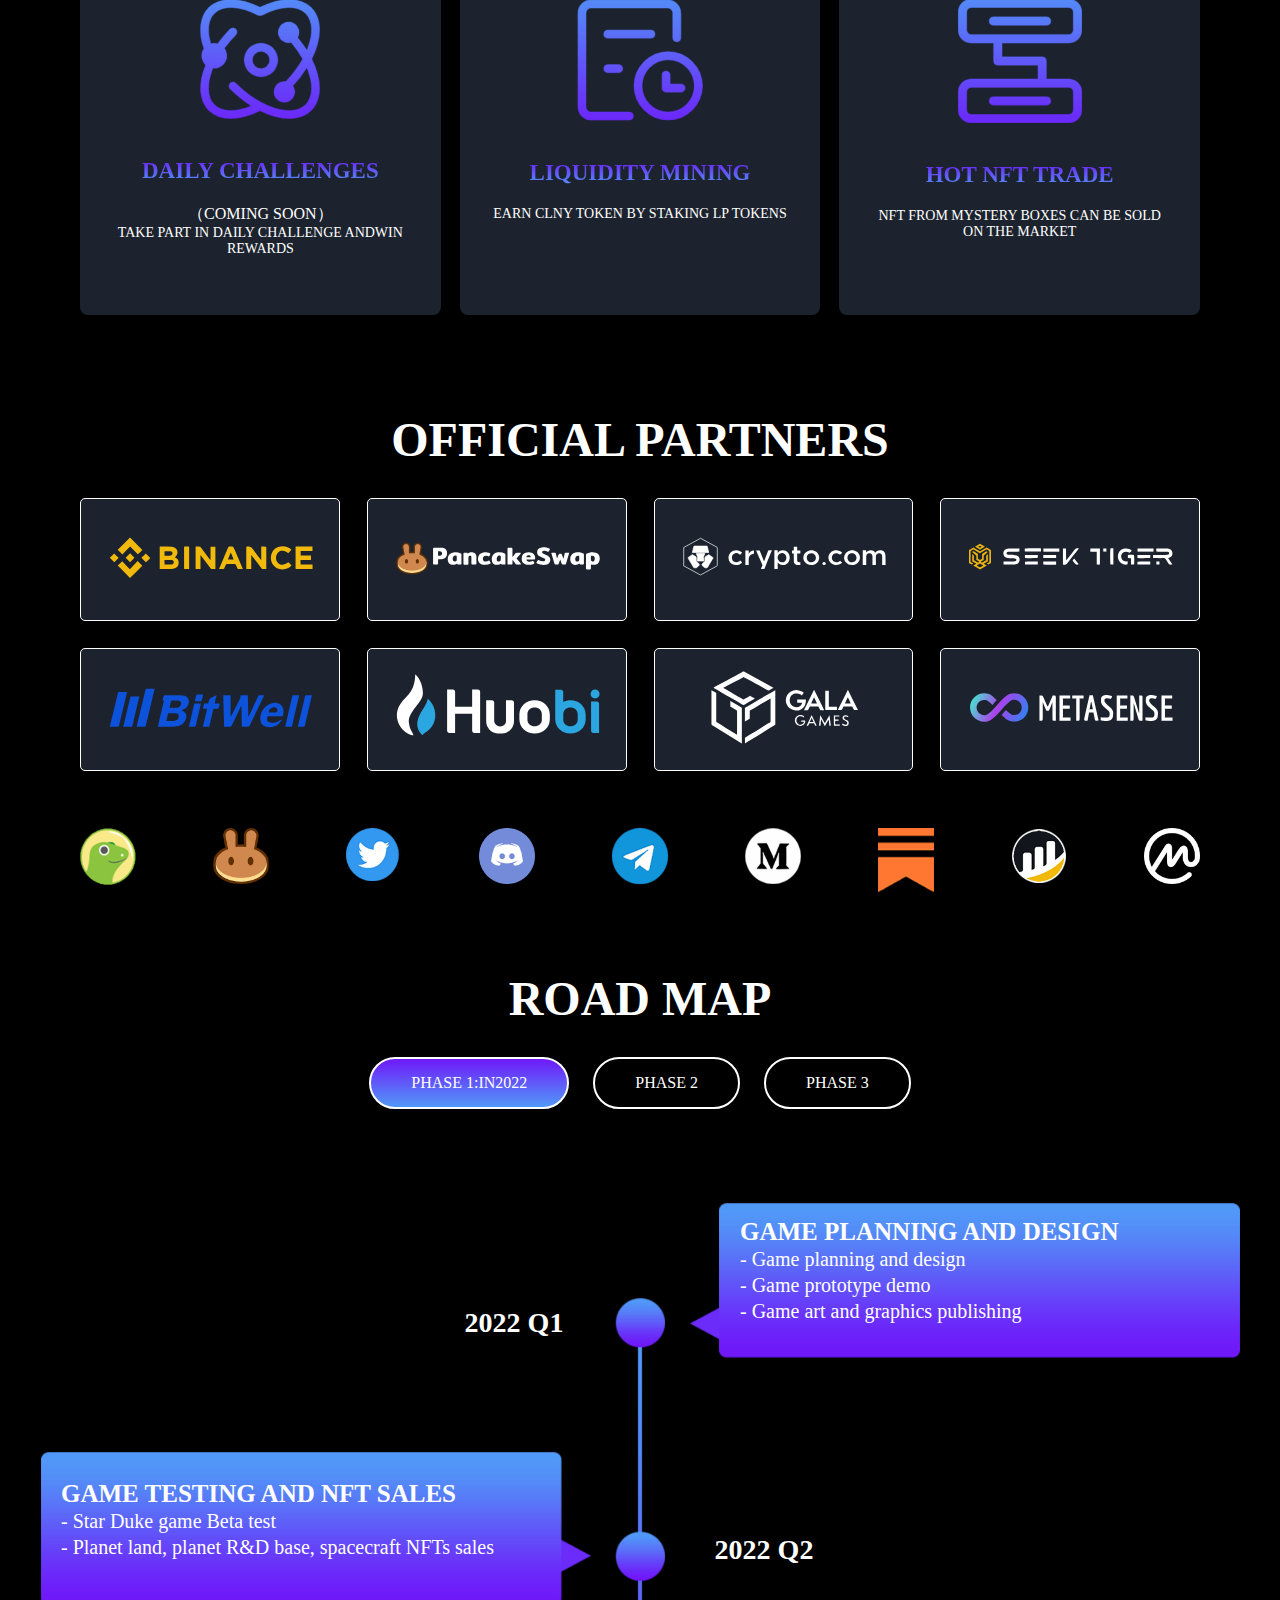
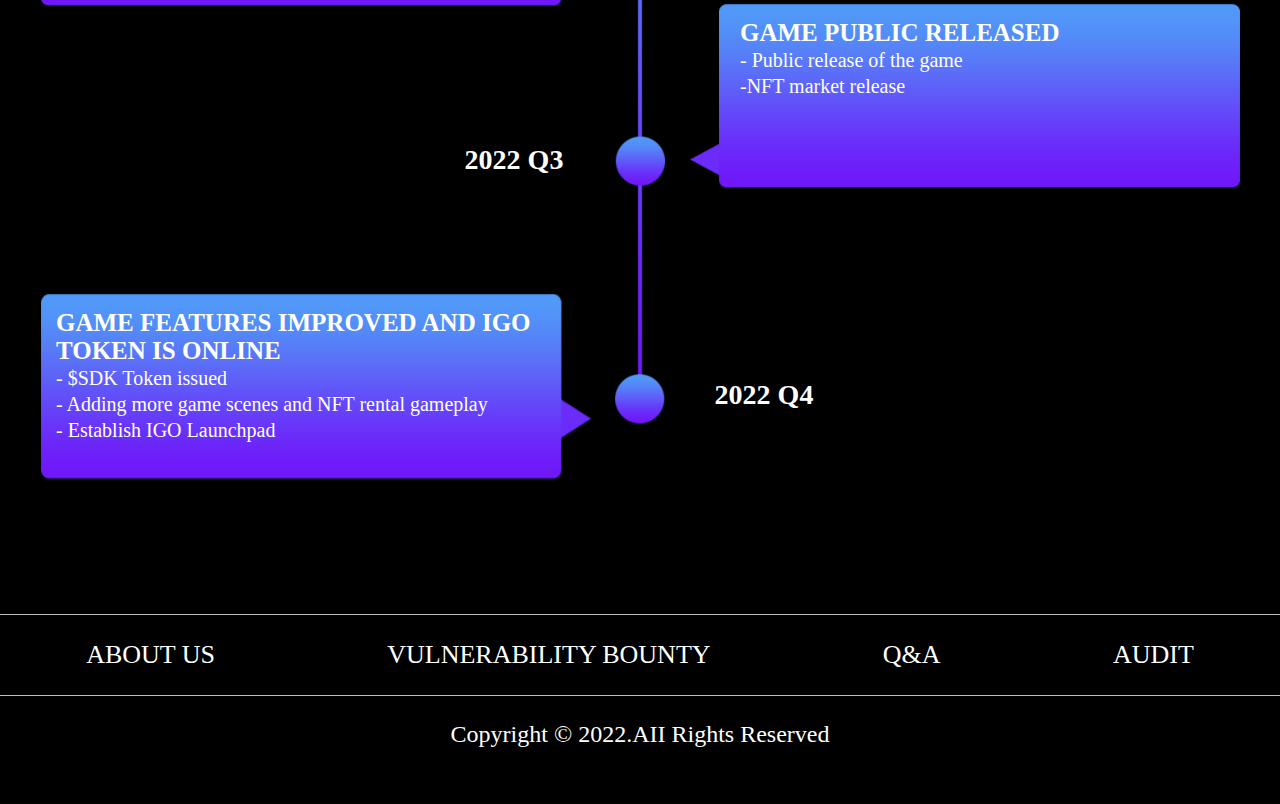
==== commit 54477d59: "fix(view): 修改时间轴上文本" ====
--- a/web/index.html
+++ b/web/index.html
@@ -423,10 +423,10 @@
                     </div>
                     <div class="liuc-img-talk liuc-img-talk2">
                         <div class="talk-img-box">
-                            <div class="talk-text-box2">
+                            <div class="talk-text-box2" style="text-align: left;">
                                 <p class="talk-title">GAME TESTING AND NFT SALES </p>
-                                <p class="talk-content">Star Duke game Beta test -</p>
-                                <p class="talk-content">Planet land, planet R&D base, spacecraft NFTs - sales</p>
+                                <p class="talk-content">- Star Duke game Beta test</p>
+                                <p class="talk-content">- Planet land, planet R&D base, spacecraft NFTs sales</p>
                             </div>
                             <img class="talk-img" src="./img/talk1.webp" alt="">
                         </div>
@@ -444,11 +444,11 @@
                     </div>
                     <div class="liuc-img-talk liuc-img-talk4">
                         <div class="talk-img-box">
-                            <div class="talk-text-box2" style="padding: 15px; padding-right: 45px;">
+                            <div class="talk-text-box2" style="padding: 15px; padding-right: 45px; text-align: left;">
                                 <p class="talk-title">GAME FEATURES IMPROVED AND IGO TOKEN IS ONLINE</p>
-                                <p class="talk-content">$SDK Token issued -</p>
-                                <p class="talk-content">Adding more game scenes and NFT rental -</p>
-                                <p class="talk-content">gameplay</p>
+                                <p class="talk-content">- $SDK Token issued</p>
+                                <p class="talk-content">- Adding more game scenes and NFT rental gameplay</p>
+                                <p class="talk-content">- Establish IGO Launchpad</p>
                             </div>
                             <img class="talk-img" src="./img/talk1.webp" alt="" style="height: 185px;">
                         </div>
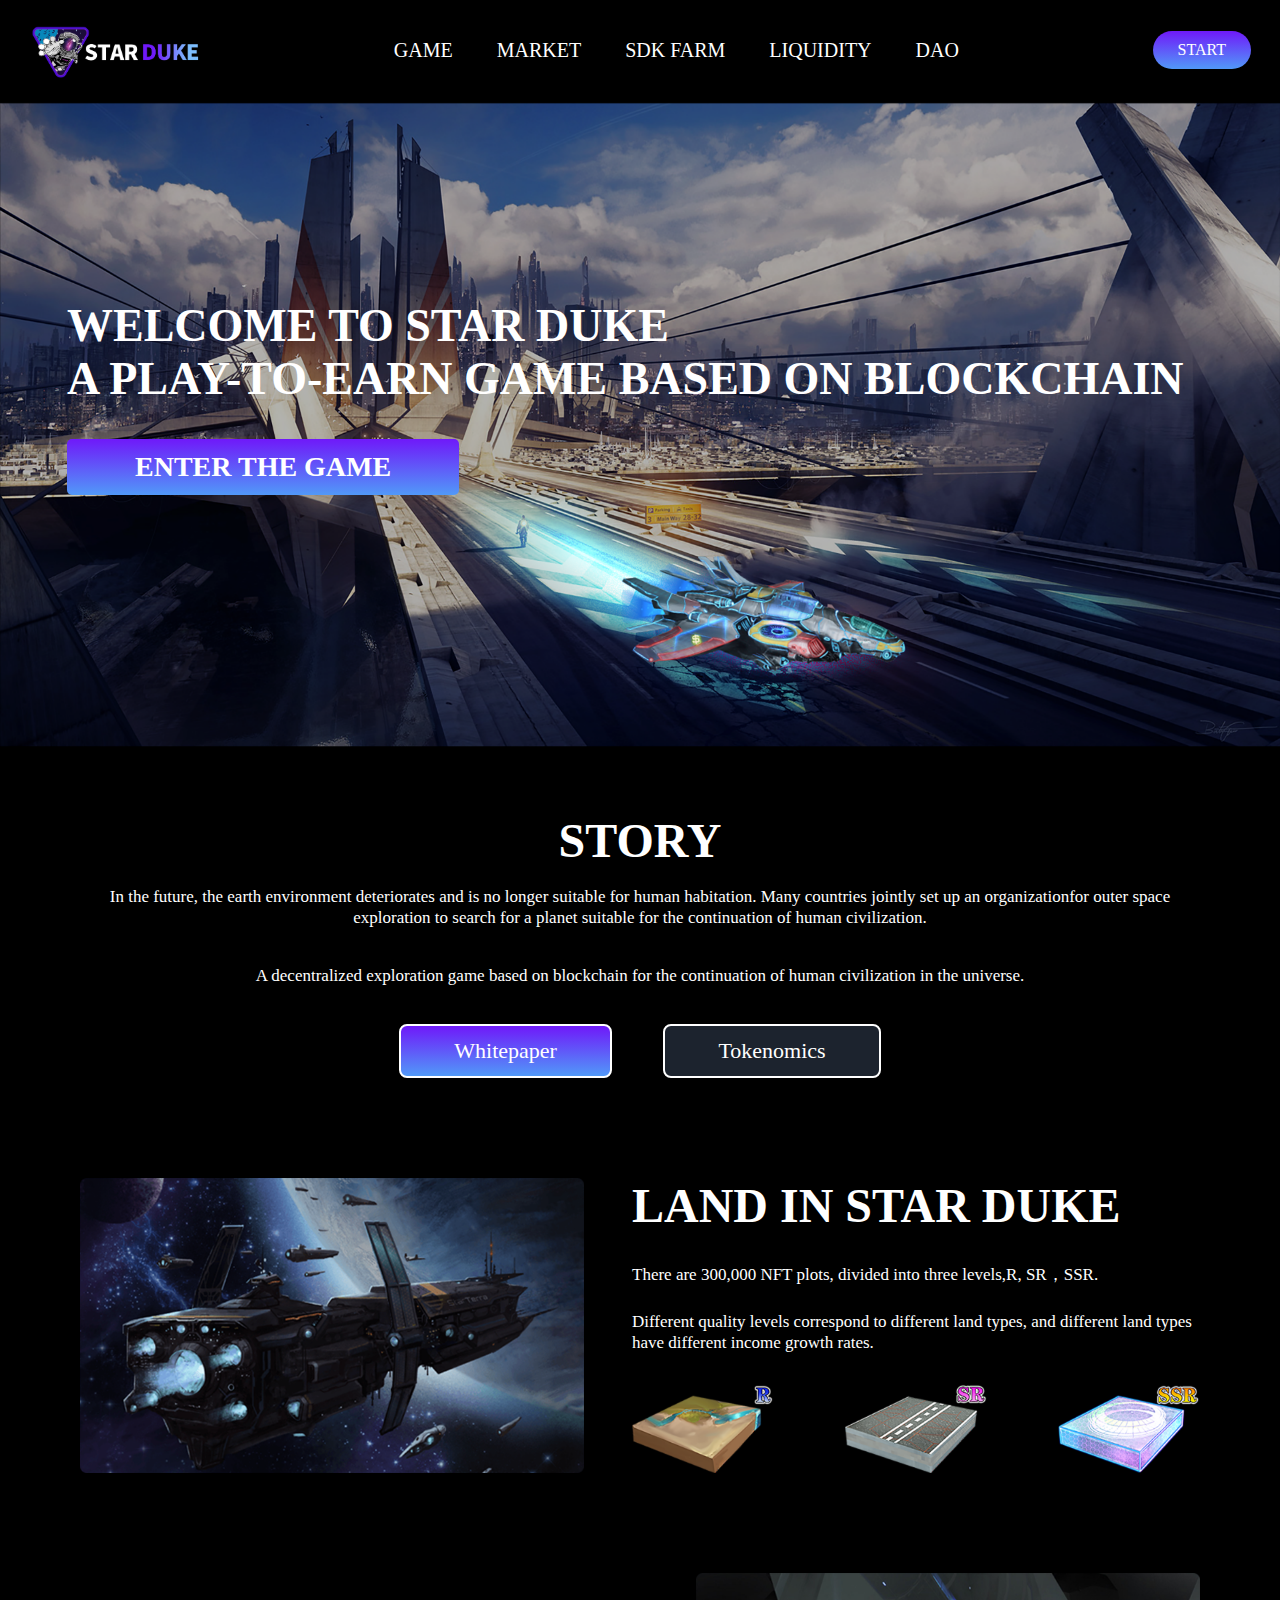
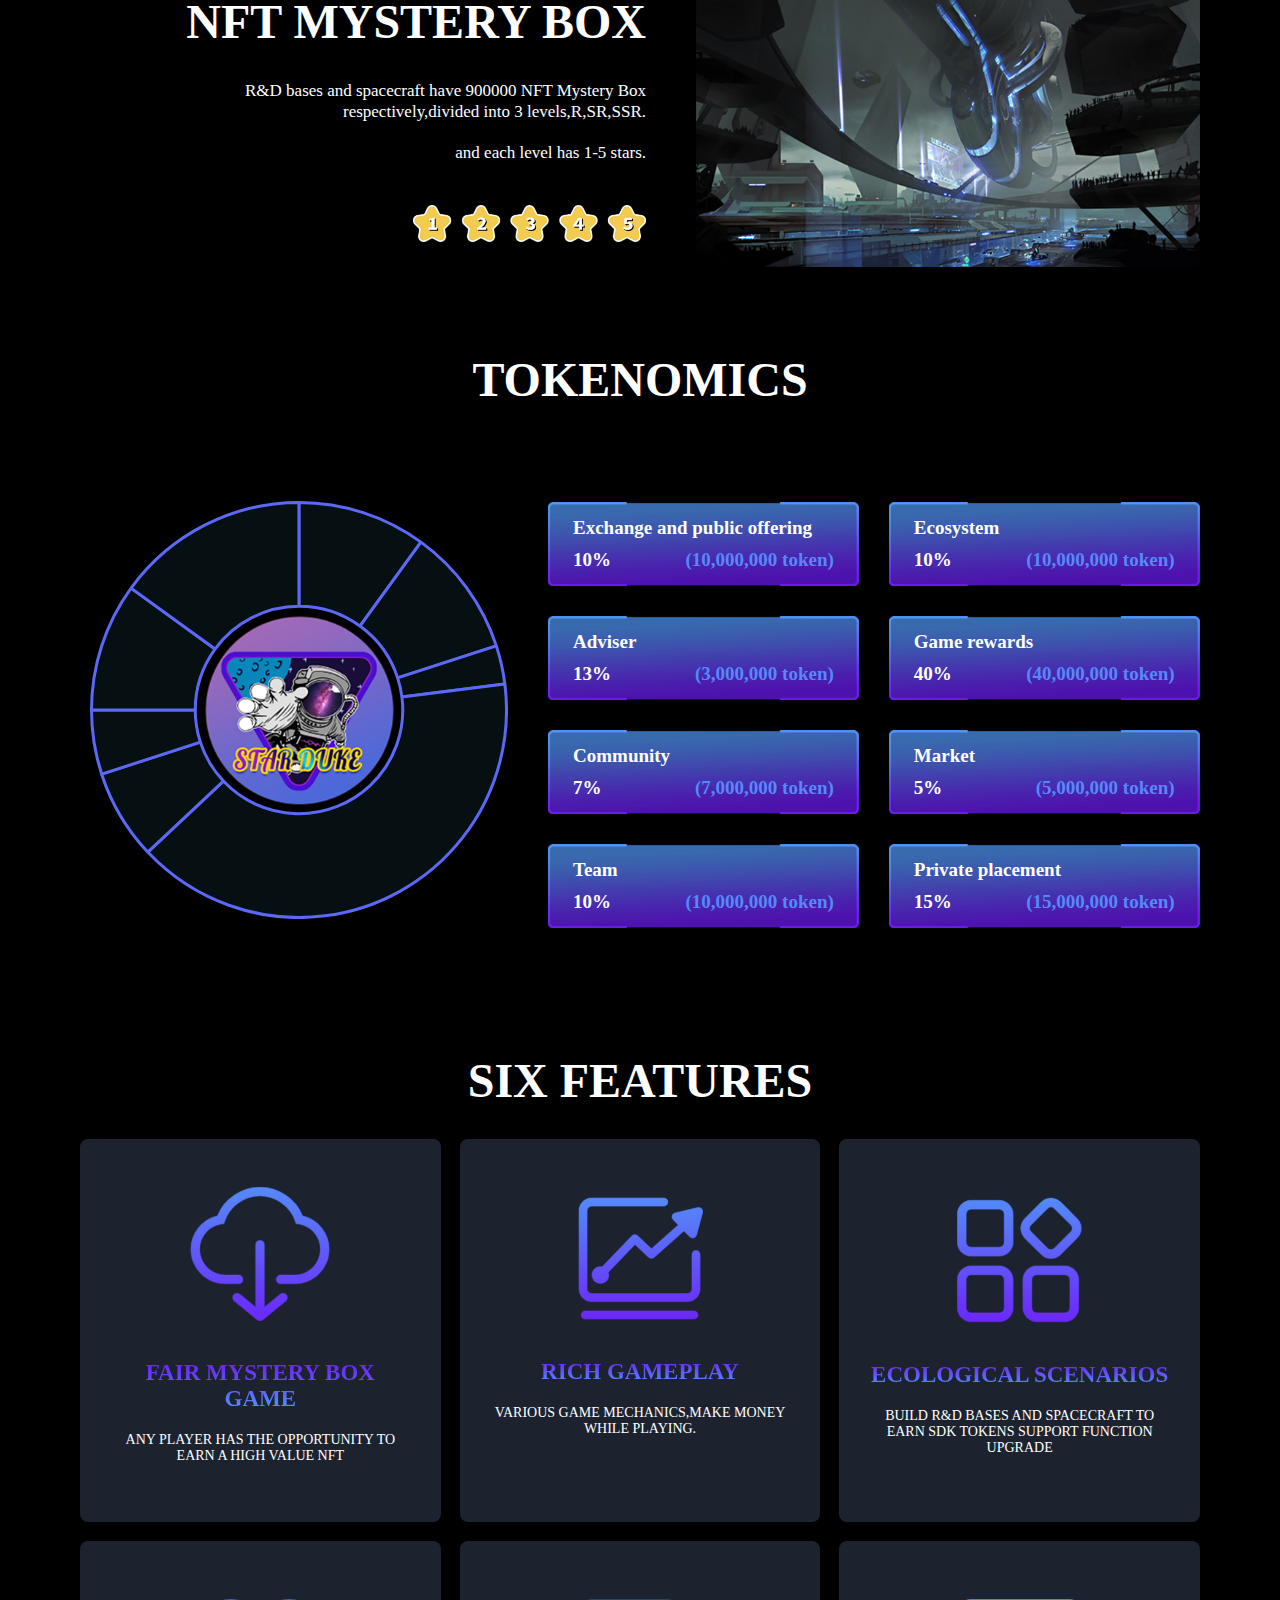
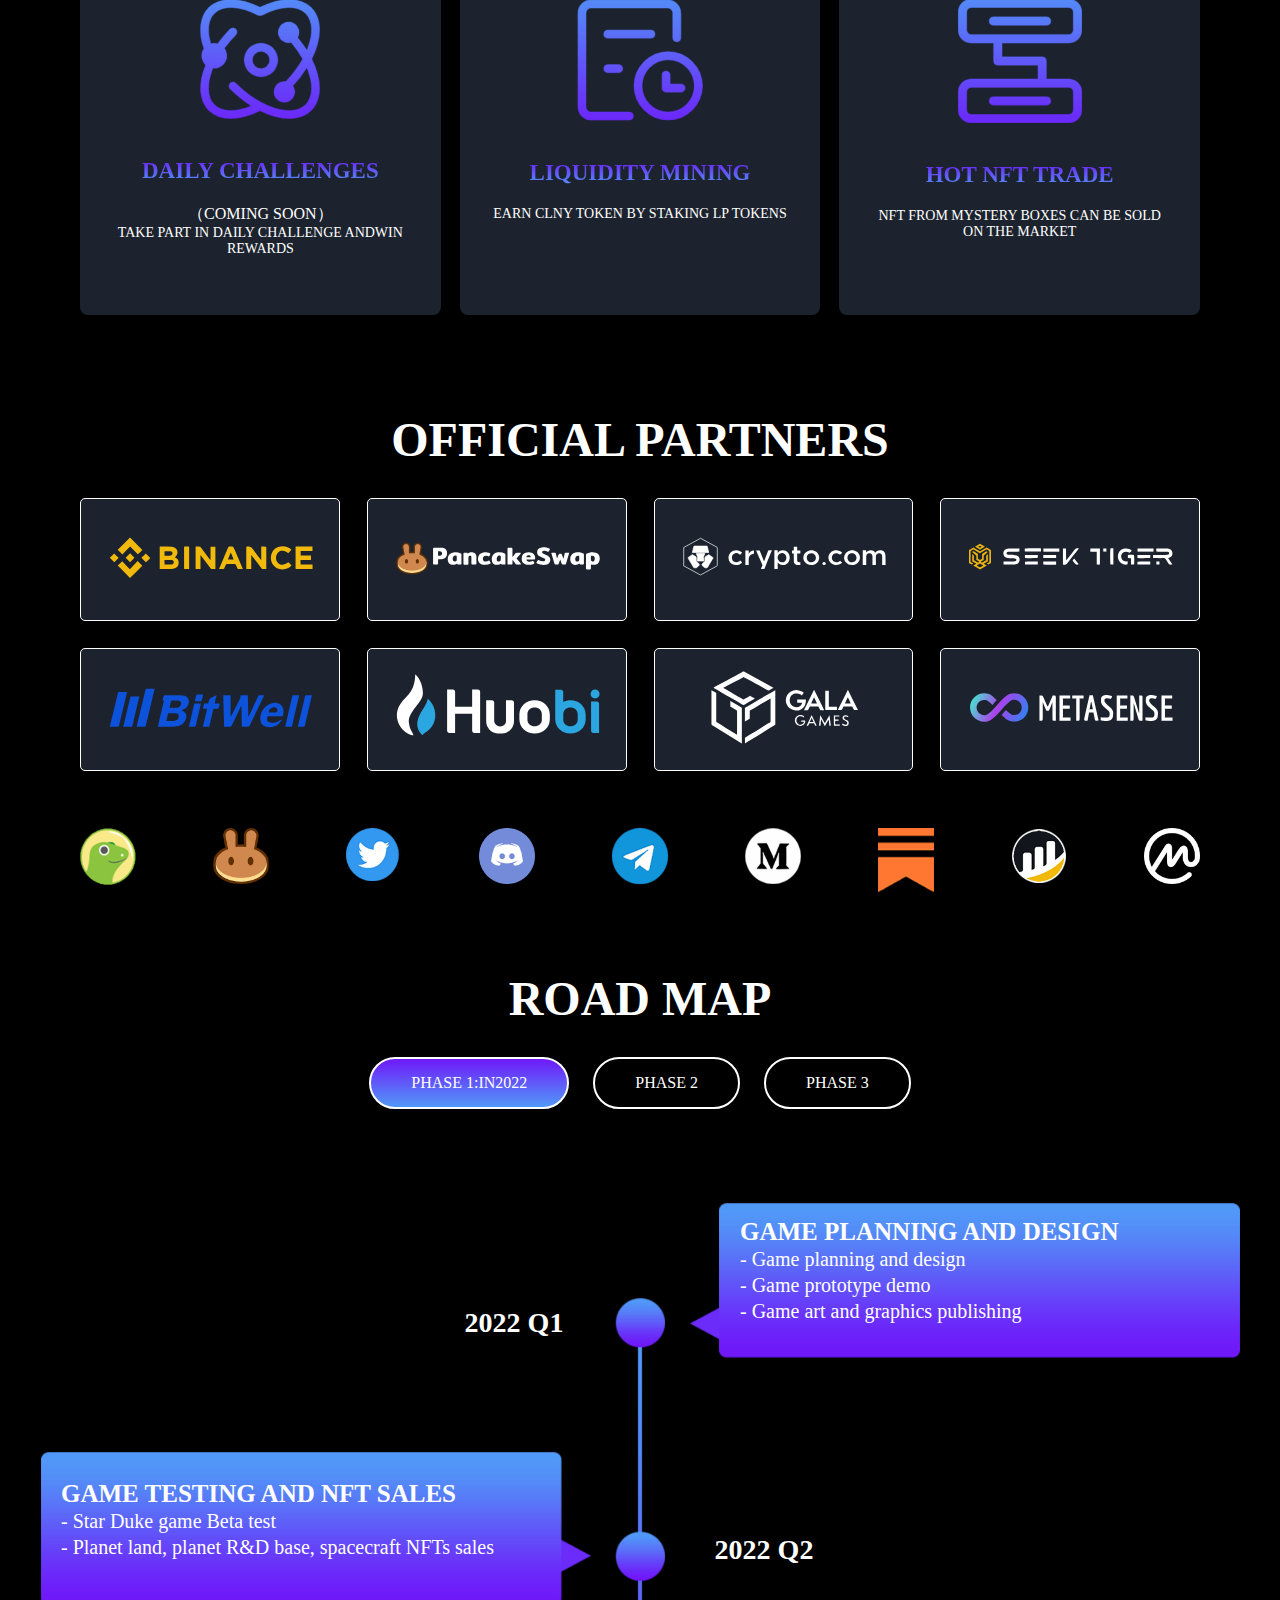
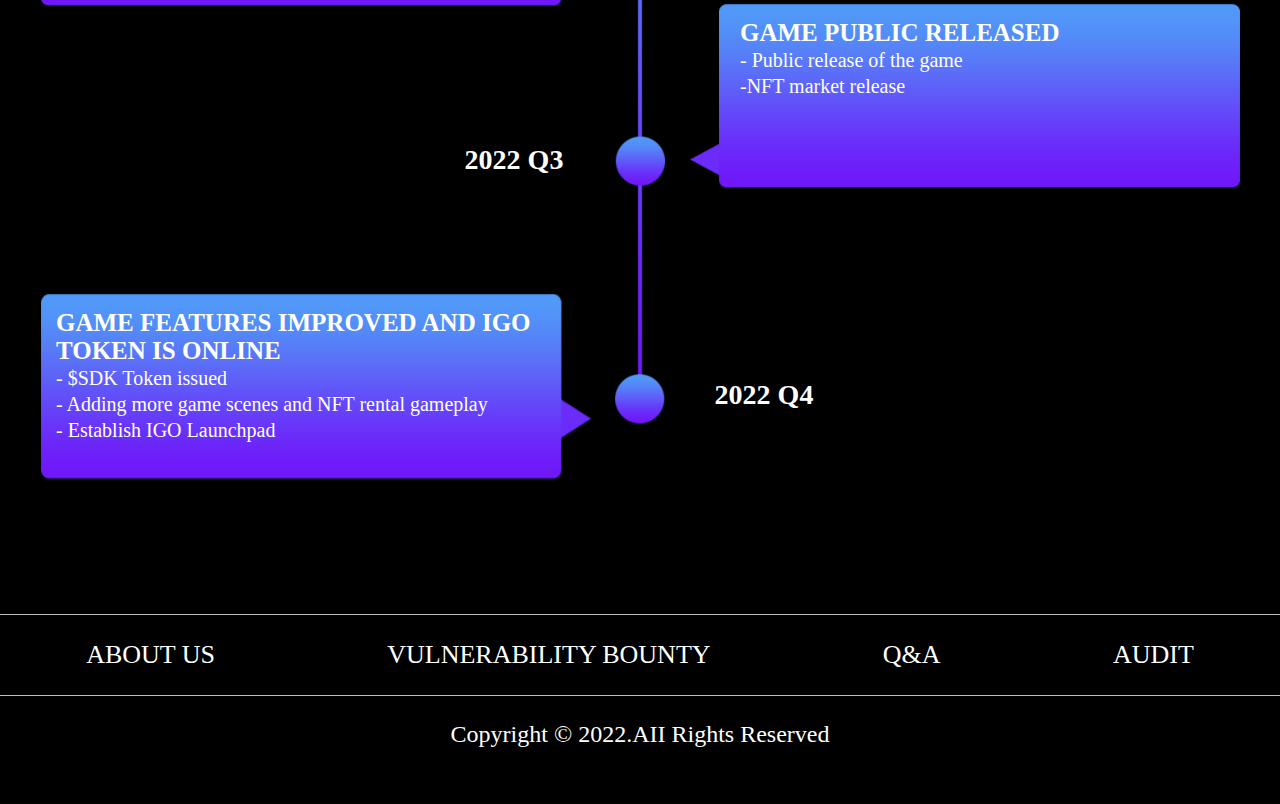
==== commit 8d7d13a8: "fix: web端game页面跳转" ====
--- a/web/index.html
+++ b/web/index.html
@@ -105,17 +105,17 @@
         <!-- <img src="./img/nav-log.webp" alt="logo"> -->
         <img src="./svg/logo.svg" alt="logo">
         <ul id="navLink">
-            <li><a onclick="setBgClass(this,'#navLink li a','nav-active')" href="game.starduke.io"
+            <li><a onclick="setBgClass(this,'#navLink li a','nav-active')" href="http://game.starduke.io"
                     target="_blank">GAME</a>
             </li>
-            <li><a onclick="setBgClass(this,'#navLink li a','nav-active')" href="game.starduke.io"
+            <li><a onclick="setBgClass(this,'#navLink li a','nav-active')" href="http://game.starduke.io"
                     target="_blank">MARKET</a></li>
             <li><a onclick="setBgClass(this,'#navLink li a','nav-active')" target="_blank">SDK FARM</a></li>
             <li><a onclick="setBgClass(this,'#navLink li a','nav-active')" target="_blank">LIQUIDITY</a></li>
             <li><a onclick="setBgClass(this,'#navLink li a','nav-active')" target="_blank">DAO</a></li>
         </ul>
         <div>
-            <a class="start-btn sacle-animation" href="game.starduke.io" target="_blank">START</a>
+            <a class="start-btn sacle-animation" href="http://game.starduke.io" target="_blank">START</a>
         </div>
     </nav>
     <div class="banner-box">
@@ -125,7 +125,7 @@
                 <p>WELCOME TO STAR DUKE</p>
                 <p>A PLAY-TO-EARN GAME BASED ON BLOCKCHAIN</p>
             </div>
-            <a href="game.starduke.io" target="_blank" class="banner-btn sacle-animation">ENTER THE GAME</a>
+            <a href="http://game.starduke.io" target="_blank" class="banner-btn sacle-animation">ENTER THE GAME</a>
         </div>
     </div>
     <div class="aside-box">
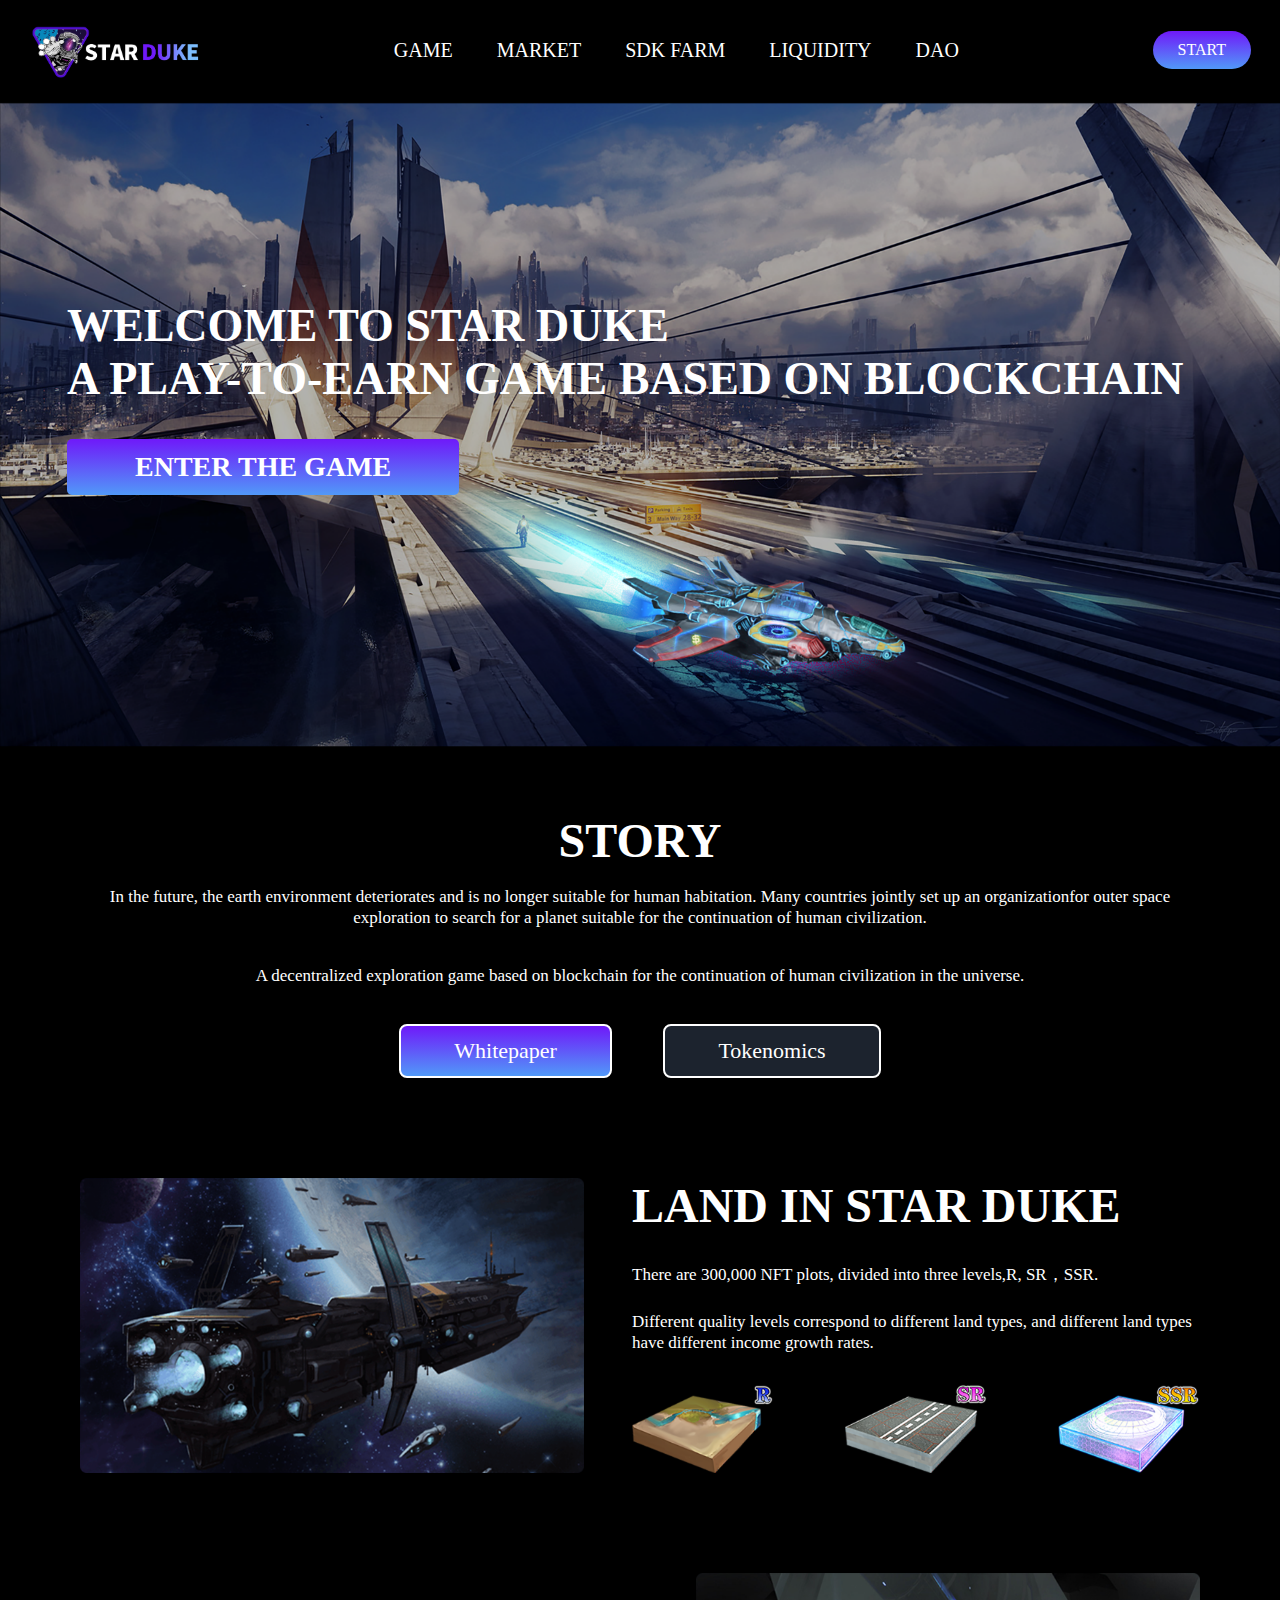
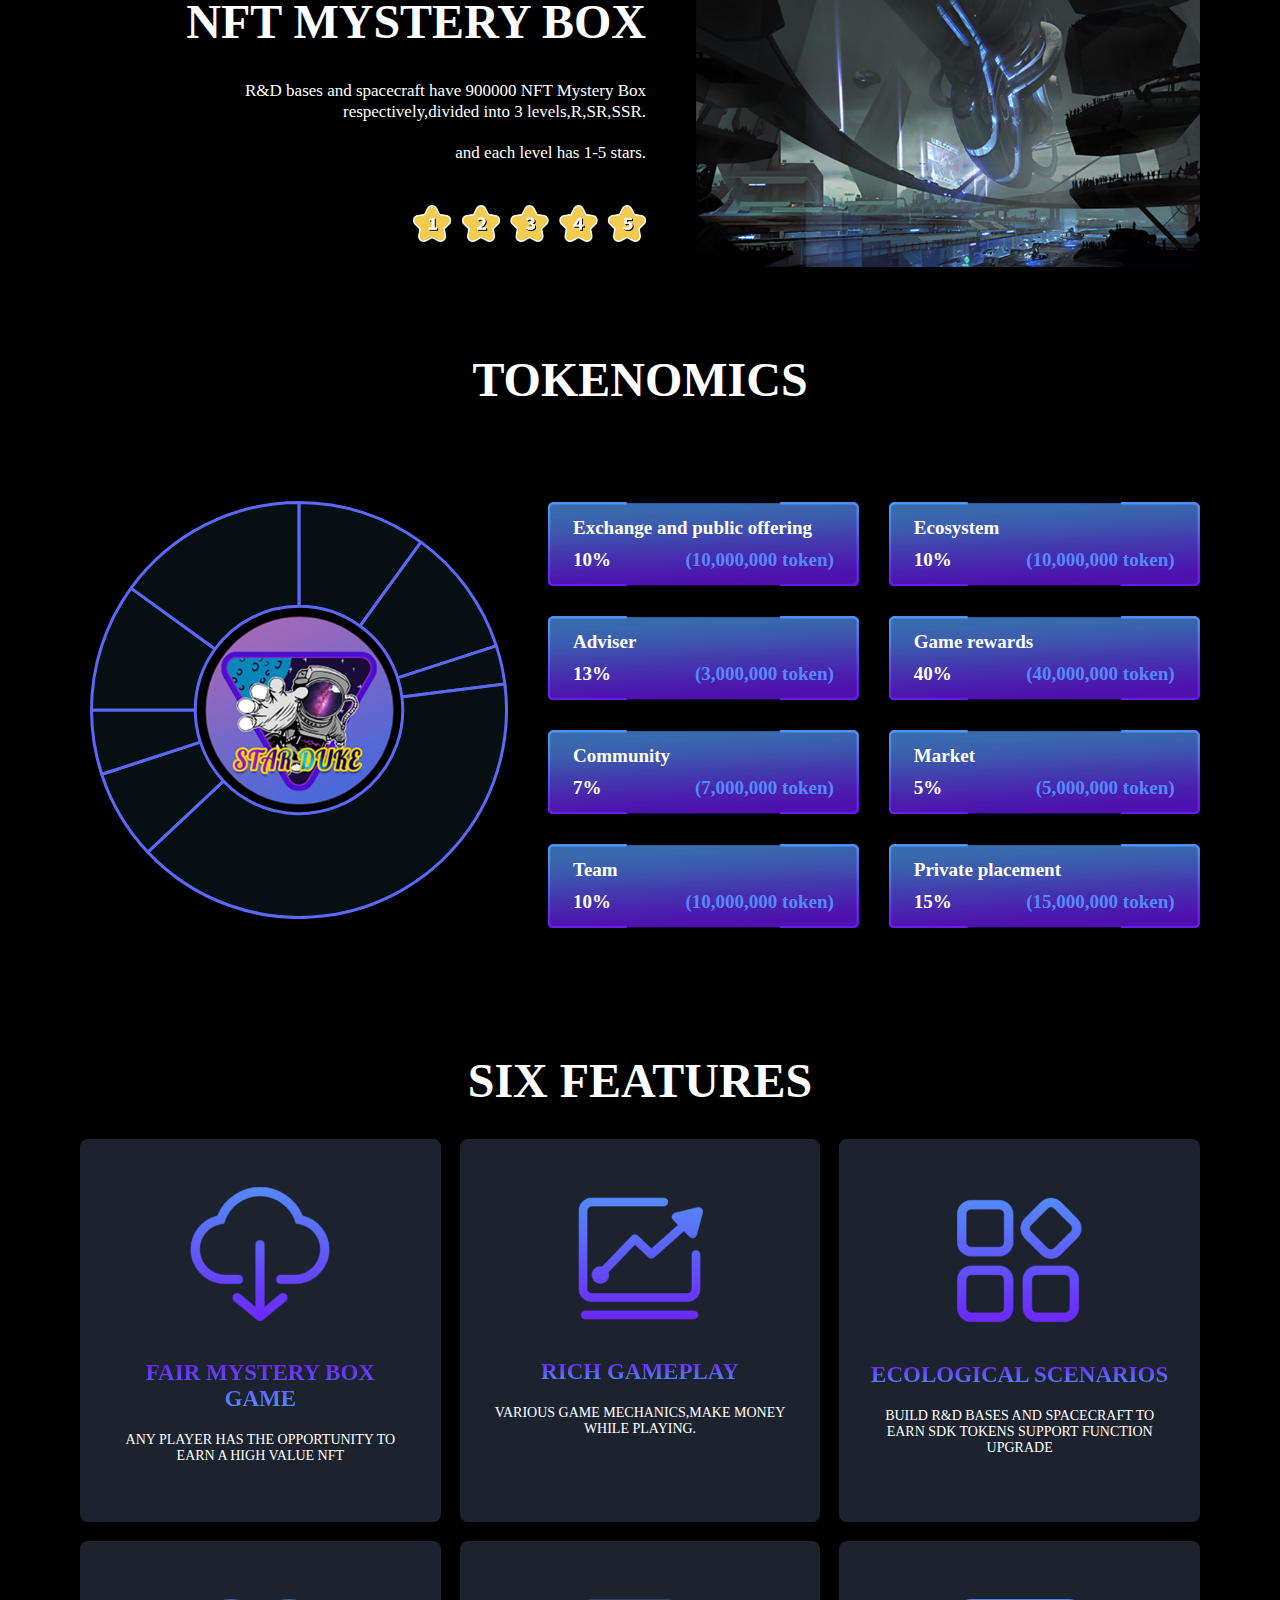
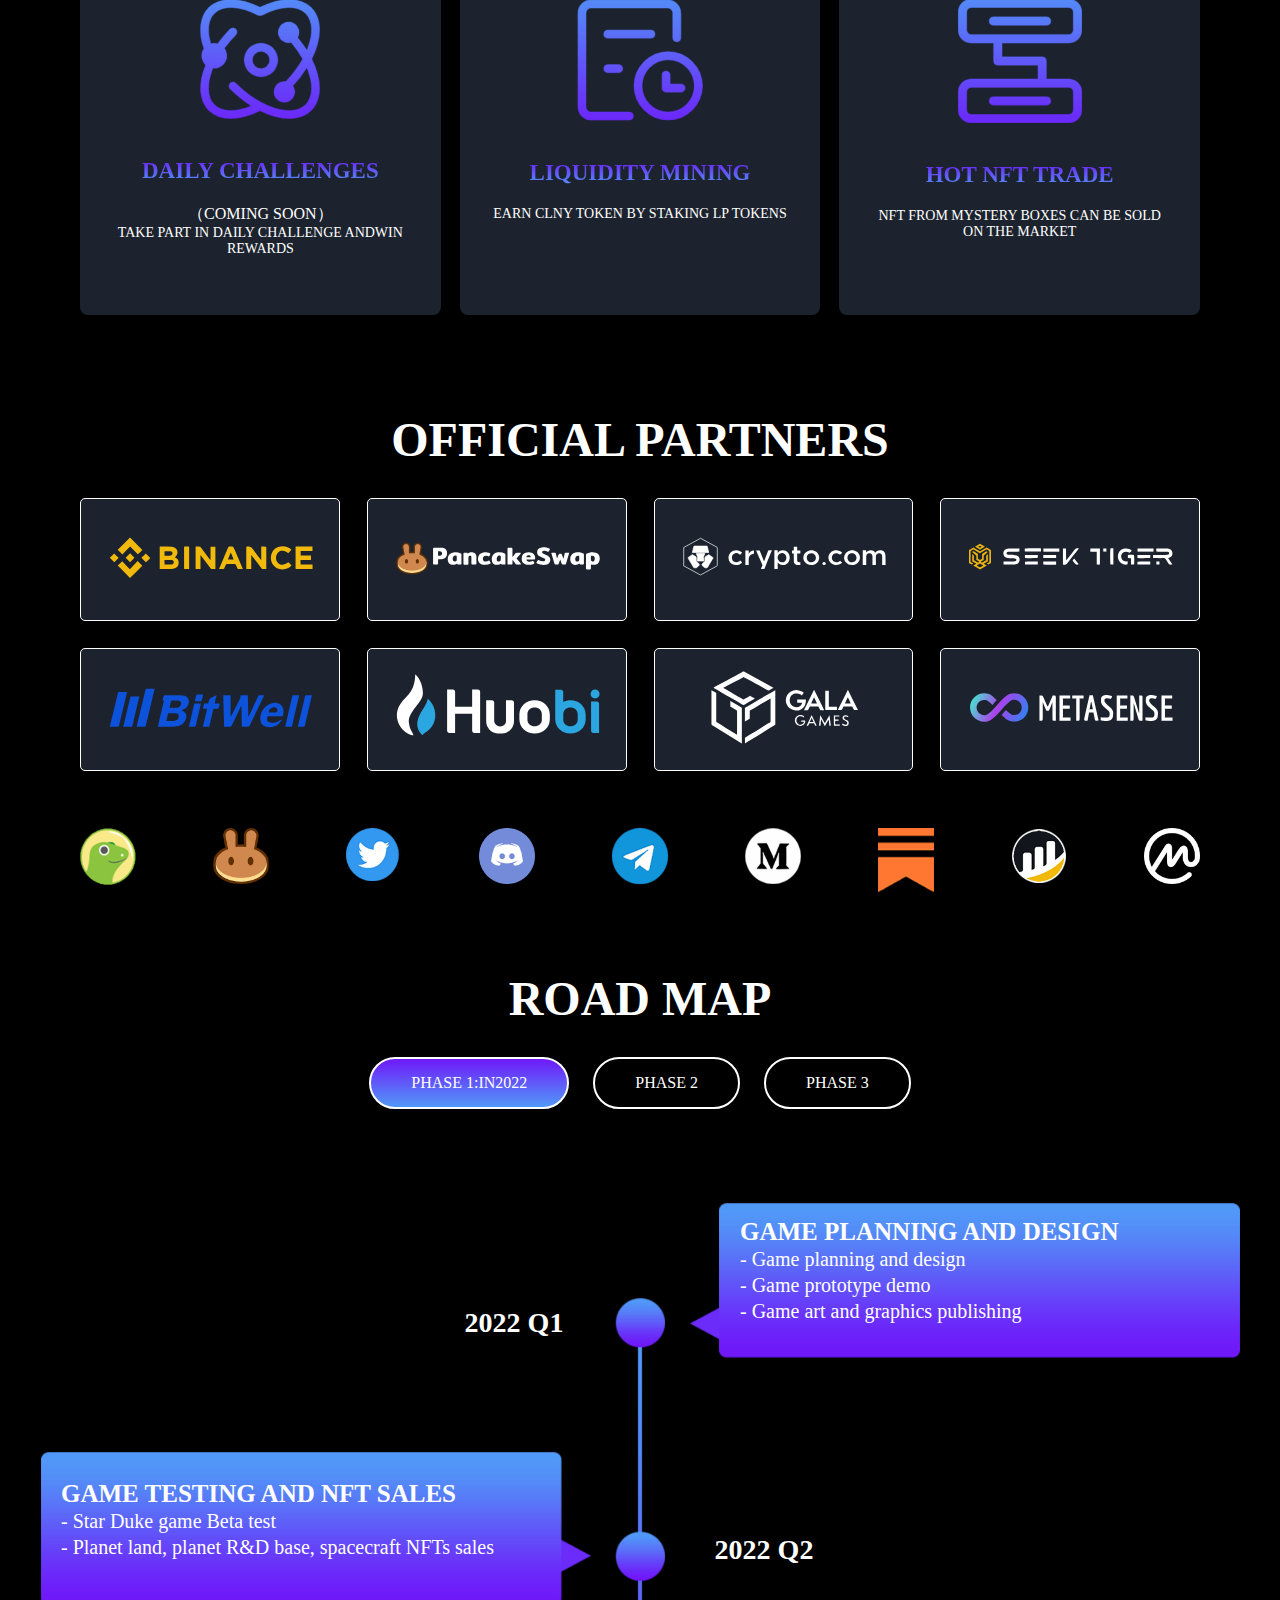
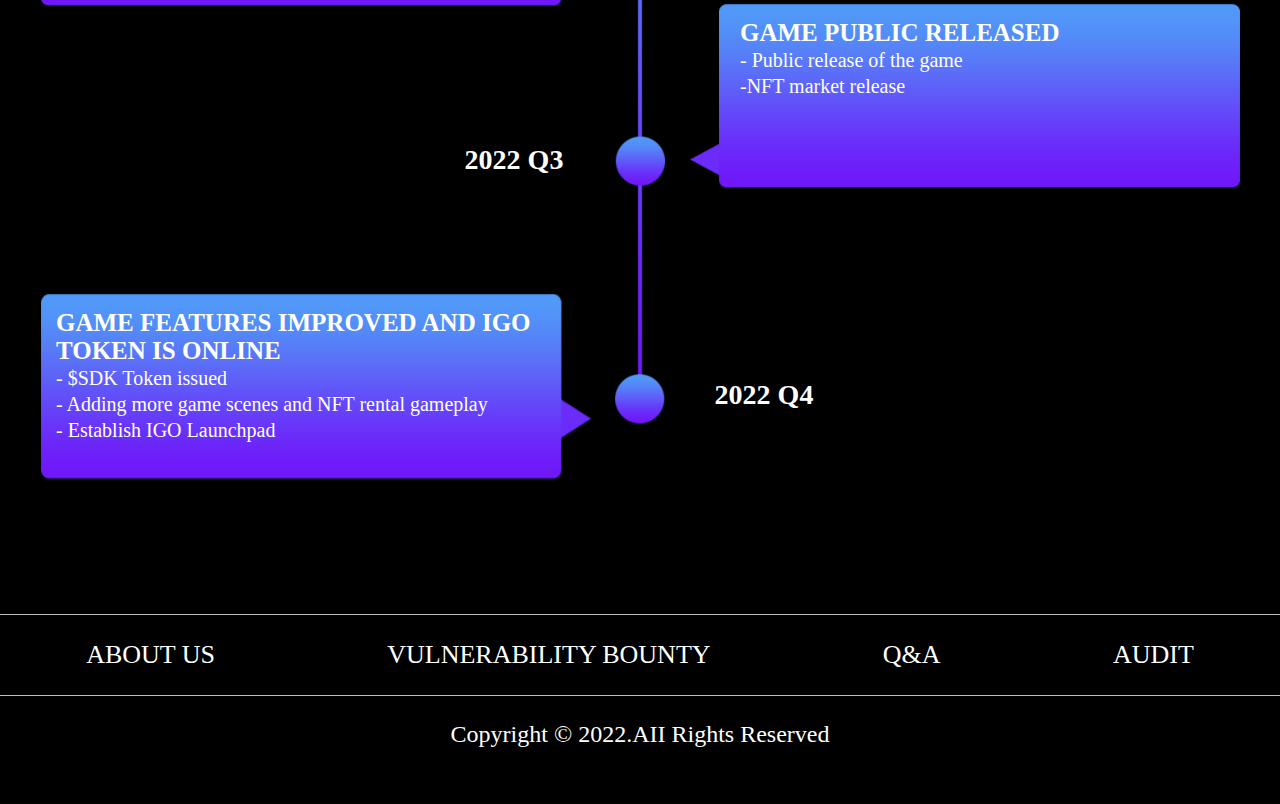
==== commit 6e3b39c1: "fix(web, view): 修改pc界面跳转页面的方式" ====
--- a/web/index.html
+++ b/web/index.html
@@ -7,16 +7,6 @@
     <title>星际公爵</title>
     <link rel="icon" href="./img/pie.webp">
     <meta name="viewport" content="width=device-width,maximum-scale=0,user-scalable=no,shrink-to-fit=no" />
-    <script>
-        if (
-            /Mobi|Android|iPhone/i.test(navigator.userAgent) ||
-            navigator.userAgent.match(/Mobi/i) ||
-            navigator.userAgent.match(/Android/i) ||
-            navigator.userAgent.match(/iPhone/i)
-        ) {
-            location.href = "/index.html"
-        }
-    </script>
     <style>
         @font-face {
             font-family: 'TIMES';
@@ -69,6 +59,10 @@
     <script>
         var pageWidth = document.documentElement.clientWidth;
         var link = document.getElementById('links')
+
+        function parentToPage(url) {
+            window.parent.location.href = url;
+        }
 
         function setCss() {
             if (pageWidth < 1440) {
@@ -83,7 +77,7 @@
         }
         setCss()
 
-        function setBgClass(e, domStr, controlClass) {
+        function setBgClass(e, domStr, controlClass, url) {
             var liDom = document.querySelectorAll(domStr),
                 hasClass = false;
             e.classList.forEach(function (key) {
@@ -96,6 +90,10 @@
             if (!hasClass) {
                 e.classList.add(controlClass)
             }
+
+            if (url) {
+                parentToPage(url);
+            }
         }
     </script>
 </head>
@@ -105,17 +103,17 @@
         <!-- <img src="./img/nav-log.webp" alt="logo"> -->
         <img src="./svg/logo.svg" alt="logo">
         <ul id="navLink">
-            <li><a onclick="setBgClass(this,'#navLink li a','nav-active')" href="http://game.starduke.io"
+            <li><a href="javascript:;" onclick="setBgClass(this,'#navLink li a','nav-active', 'http://game.starduke.io')"
                     target="_blank">GAME</a>
             </li>
-            <li><a onclick="setBgClass(this,'#navLink li a','nav-active')" href="http://game.starduke.io"
+            <li><a href="javascript:;" onclick="setBgClass(this,'#navLink li a','nav-active', 'http://game.starduke.io')"
                     target="_blank">MARKET</a></li>
-            <li><a onclick="setBgClass(this,'#navLink li a','nav-active')" target="_blank">SDK FARM</a></li>
-            <li><a onclick="setBgClass(this,'#navLink li a','nav-active')" target="_blank">LIQUIDITY</a></li>
-            <li><a onclick="setBgClass(this,'#navLink li a','nav-active')" target="_blank">DAO</a></li>
+            <li><a href="javascript:;" onclick="setBgClass(this,'#navLink li a','nav-active')" target="_blank">SDK FARM</a></li>
+            <li><a href="javascript:;" onclick="setBgClass(this,'#navLink li a','nav-active')" target="_blank">LIQUIDITY</a></li>
+            <li><a href="javascript:;" onclick="setBgClass(this,'#navLink li a','nav-active')" target="_blank">DAO</a></li>
         </ul>
         <div>
-            <a class="start-btn sacle-animation" href="http://game.starduke.io" target="_blank">START</a>
+            <a href="javascript:;" class="start-btn sacle-animation" onclick="parentToPage('http://game.starduke.io')" target="_blank">START</a>
         </div>
     </nav>
     <div class="banner-box">
@@ -125,7 +123,7 @@
                 <p>WELCOME TO STAR DUKE</p>
                 <p>A PLAY-TO-EARN GAME BASED ON BLOCKCHAIN</p>
             </div>
-            <a href="http://game.starduke.io" target="_blank" class="banner-btn sacle-animation">ENTER THE GAME</a>
+            <a href="javascript:;" onclick="parentToPage('http://game.starduke.io')" target="_blank" class="banner-btn sacle-animation">ENTER THE GAME</a>
         </div>
     </div>
     <div class="aside-box">
@@ -141,12 +139,12 @@
             <p class="aside-p" style="margin-top: 37px;">A decentralized exploration game based on blockchain for the
                 continuation of human civilization in the universe.</p>
             <div class="aside-btn-box">
-                <a href="https://docs.starduke.io/" target="_blank"
+                <a href="javascript:;" onclick="parentToPage('https://docs.starduke.io/')" target="_blank"
                     onmouseenter="setBgClass(this,'.aside-btn-box a','btn-active')"
                     class="aside-btn btn-active btn-enter">
                     Whitepaper
                 </a>
-                <a href="https://docs.starduke.io/our-token/star-duke-token" target="_blank"
+                <a href="javascript:;" onclick="parentToPage('https://docs.starduke.io/our-token/star-duke-token')" target="_blank"
                     onmouseenter="setBgClass(this,'.aside-btn-box a','btn-active')" class="aside-btn btn-enter">
                     Tokenomics
                 </a>
@@ -338,51 +336,51 @@
             </div>
             <div class="aside-gride">
                 <div style="margin-left: 0;" class="cut5-gride-icon sacle-animation">
-                    <a href="">
+                    <a href="javascript:;">
 
                         <img src="./img/bihu.webp" alt="bihu">
                     </a>
                 </div>
                 <div class="cut5-gride-icon sacle-animation">
-                    <a href="">
+                    <a href="javascript:;">
 
                         <img src="./img/pancakes.webp" alt="pancakes">
                     </a>
                 </div>
                 <div class="cut5-gride-icon sacle-animation">
-                    <a href="https://twitter.com/StarDukeGames" target="_blank">
+                    <a href="javascript:;" onclick="parentToPage('https://twitter.com/StarDukeGames')" target="_blank">
                         <img src="./img/twiter.webp" alt="twiter">
                     </a>
                 </div>
                 <div class="cut5-gride-icon sacle-animation">
-                    <a href="https://discord.gg/3RQ9V255MB" target="_blank">
+                    <a href="javascript:;" onclick="parentToPage('https://discord.gg/3RQ9V255MB')" target="_blank">
 
                         <img src="./img/discord.webp" alt="discord">
                     </a>
                 </div>
                 <div class="cut5-gride-icon sacle-animation">
-                    <a href="https://t.me/StarDuke" target="_blank">
+                    <a href="javascript:;" onclick="parentToPage('https://t.me/StarDuke')" target="_blank">
                         <img src="./img/telegram.webp" alt="telegram">
                     </a>
                 </div>
                 <div class="cut5-gride-icon sacle-animation">
-                    <a href="https://starduke.medium.com/" target="_blank">
+                    <a href="javascript:;" onclick="parentToPage('https://starduke.medium.com/')" target="_blank">
                         <img src="./img/medium-circle-fill.webp" alt="medium-circle-fill">
                     </a>
                 </div>
                 <div class="cut5-gride-icon sacle-animation">
-                    <a href="">
+                    <a href="javascript:;">
                         <img src="./img/wtfaaa.webp" alt="wtfaaa">
                     </a>
                 </div>
                 <div class="cut5-gride-icon sacle-animation">
-                    <a href="">
+                    <a href="javascript:;" onclick="parentToPage('https://bscscan.com/token/0x308757ba7F2172b89c73a4Cb8A7692d6Cd11E3dF')">
 
                         <img src="./img/wtfbbb.webp" alt="wtfbbb">
                     </a>
                 </div>
                 <div class="cut5-gride-icon sacle-animation">
-                    <a href="">
+                    <a href="javascript:;">
 
                         <img src="./img/coinmarketcap.webp" alt="coinmarketcap">
                     </a>
@@ -470,9 +468,9 @@
     </div>
     <div class="footer-box">
         <p class="footer-nav need">
-            <a href="https://docs.starduke.io/" target="_blank">ABOUT US</a>
+            <a href="javascript:;" onclick="parentToPage('https://docs.starduke.io/')" target="_blank">ABOUT US</a>
             <a>VULNERABILITY BOUNTY</a>
-            <a href="https://docs.starduke.io/" target="_blank">Q&A</a>
+            <a href="javascript:;" onclick="parentToPage('https://docs.starduke.io/')" target="_blank">Q&A</a>
             <a>AUDIT</a>
         </p>
         <p class="footer-mark">Copyright © 2022.AII Rights Reserved</p>
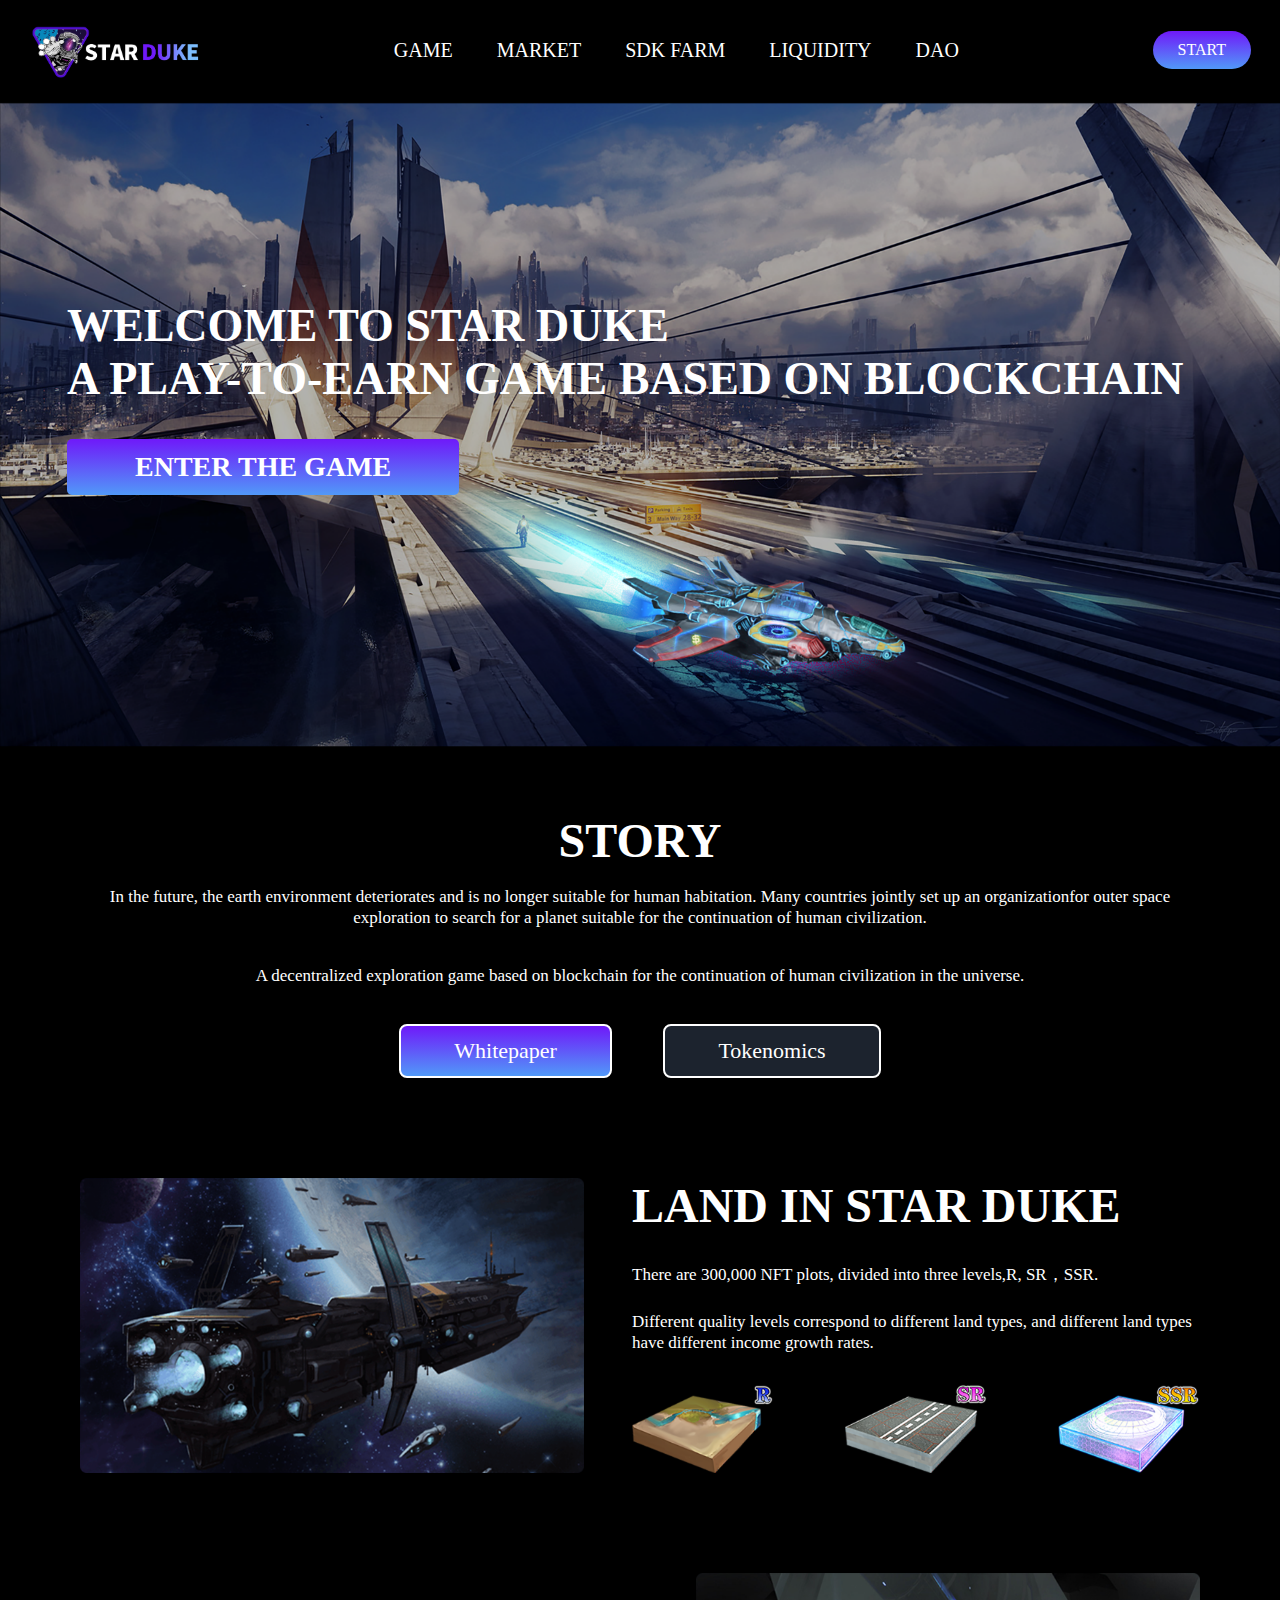
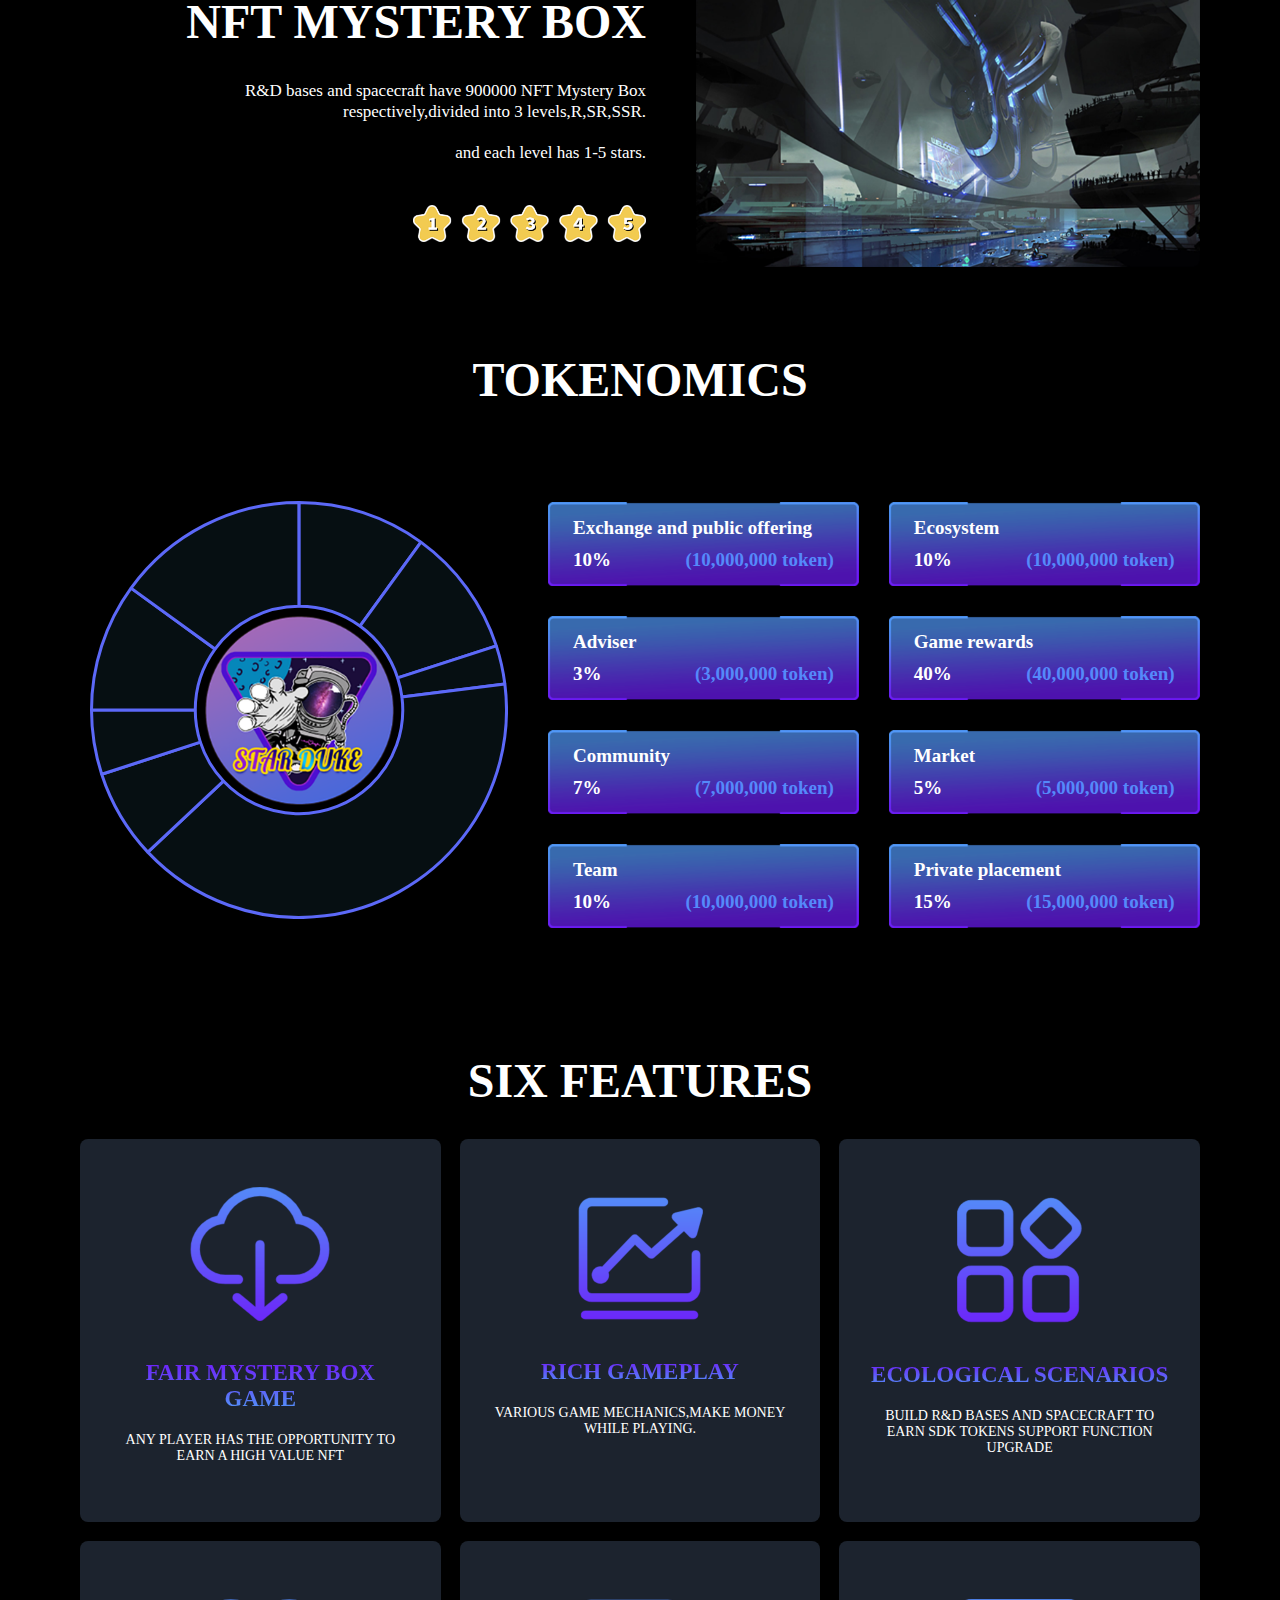
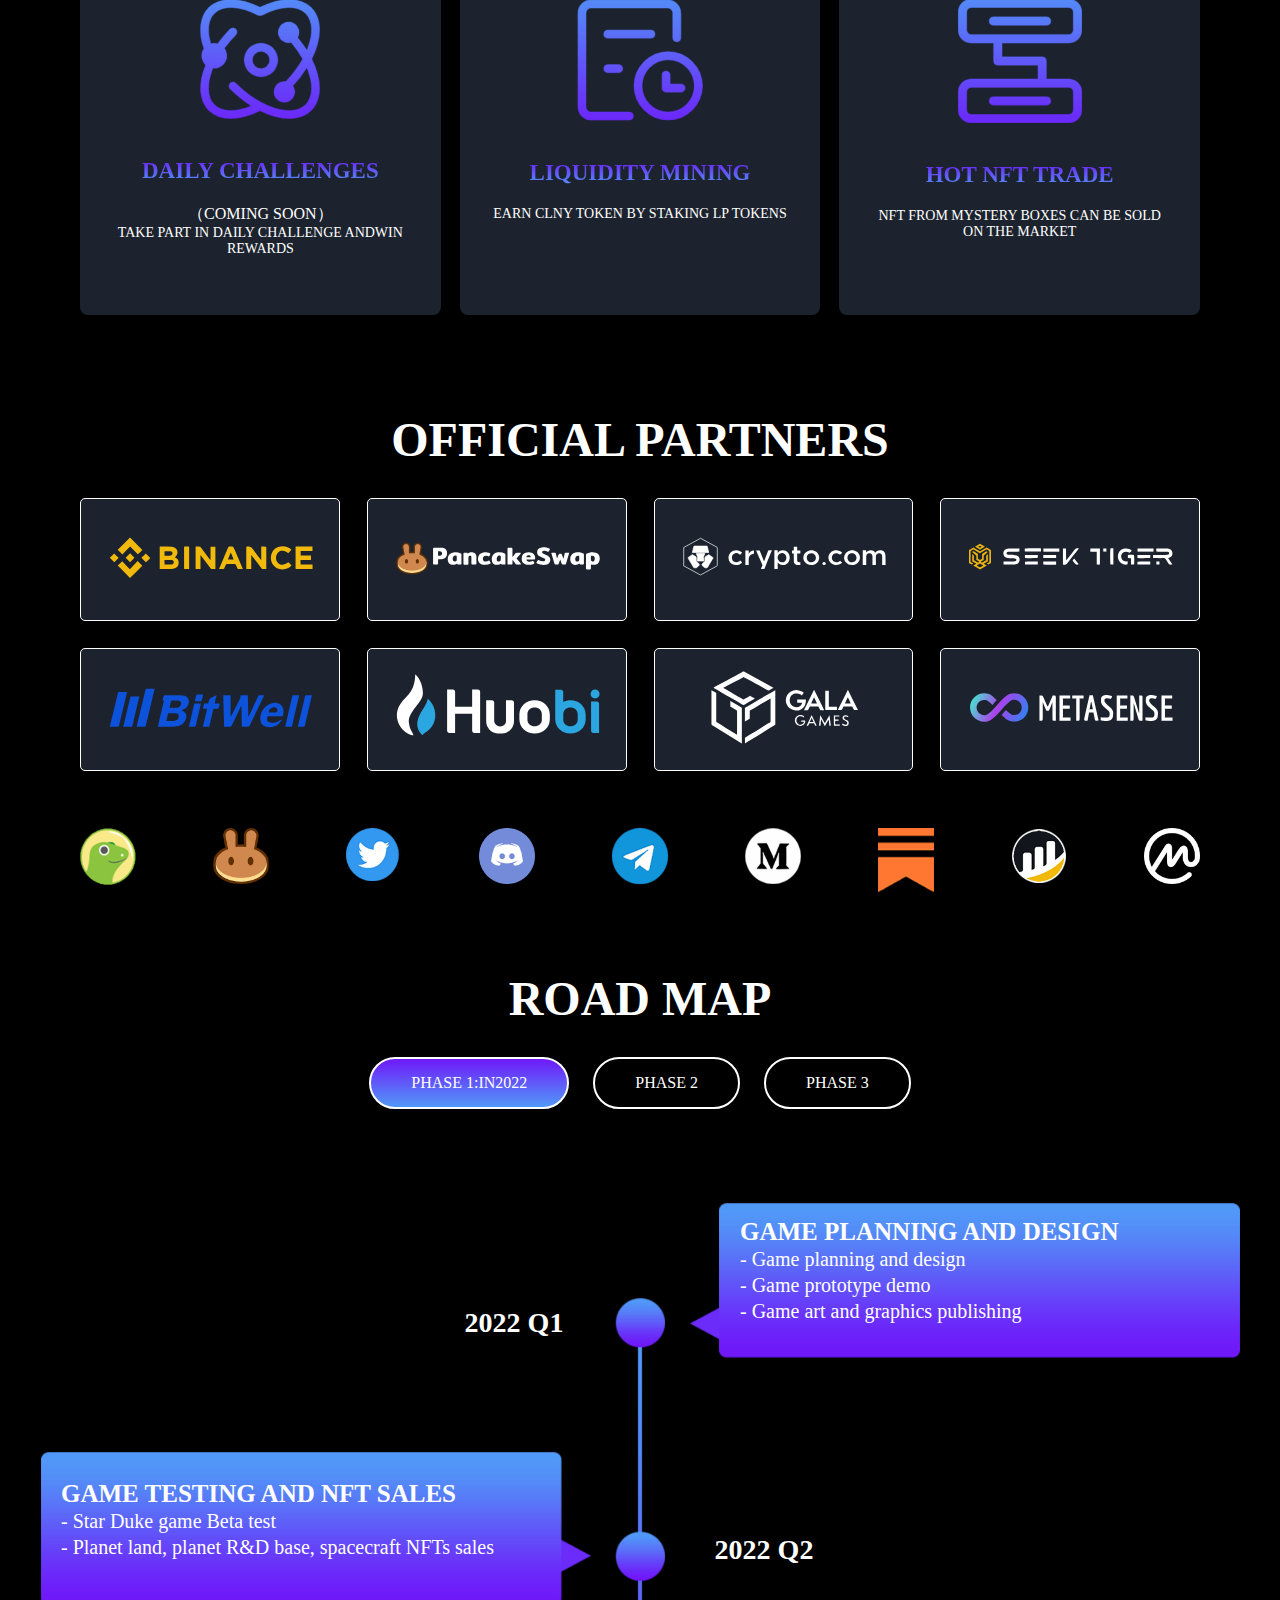
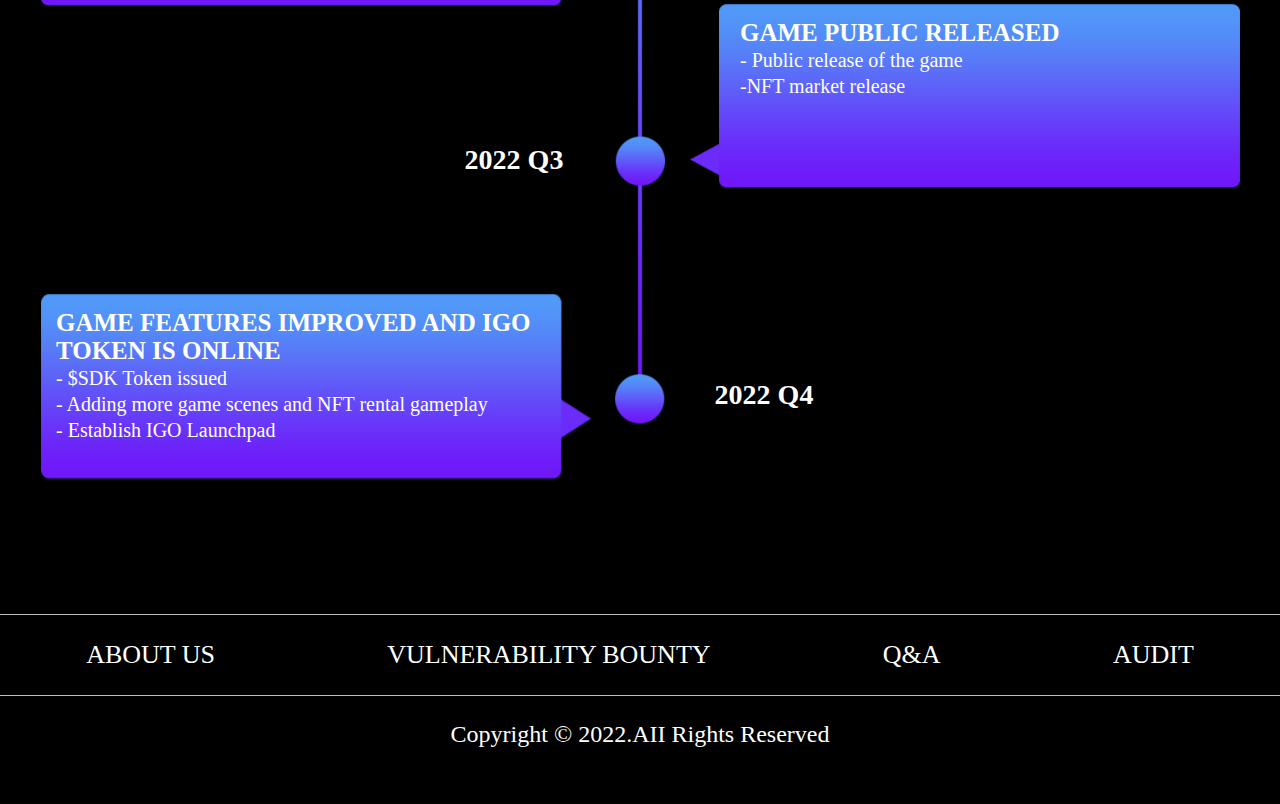
==== commit 9d7128d5: "fix: 修改pc页面上顾问面板的比例数值" ====
--- a/web/index.html
+++ b/web/index.html
@@ -213,7 +213,7 @@
                         <div class="chart-item">
                             <p class="chart-item-title">Adviser</p>
                             <div class="item-detail-box">
-                                <p>13%</p>
+                                <p>3%</p>
                                 <p class="token">(3,000,000 token)</p>
                             </div>
                         </div>
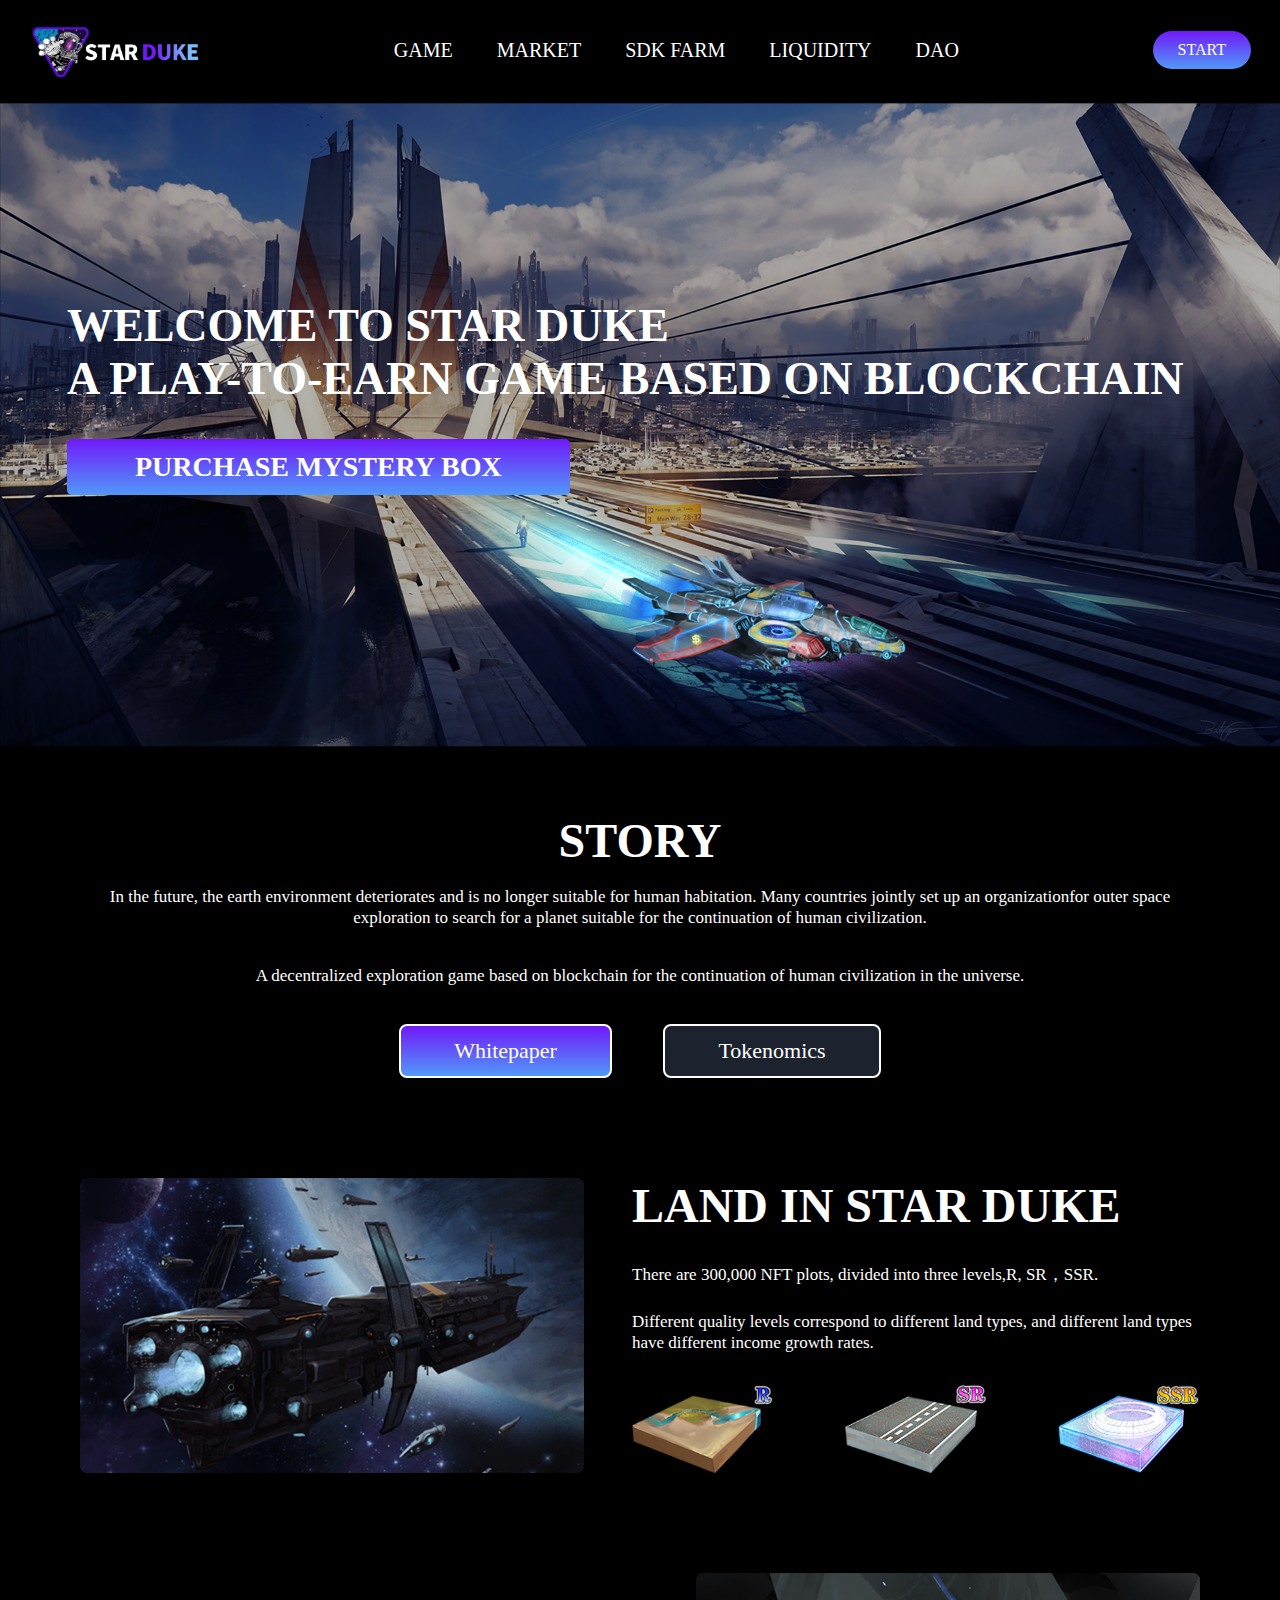
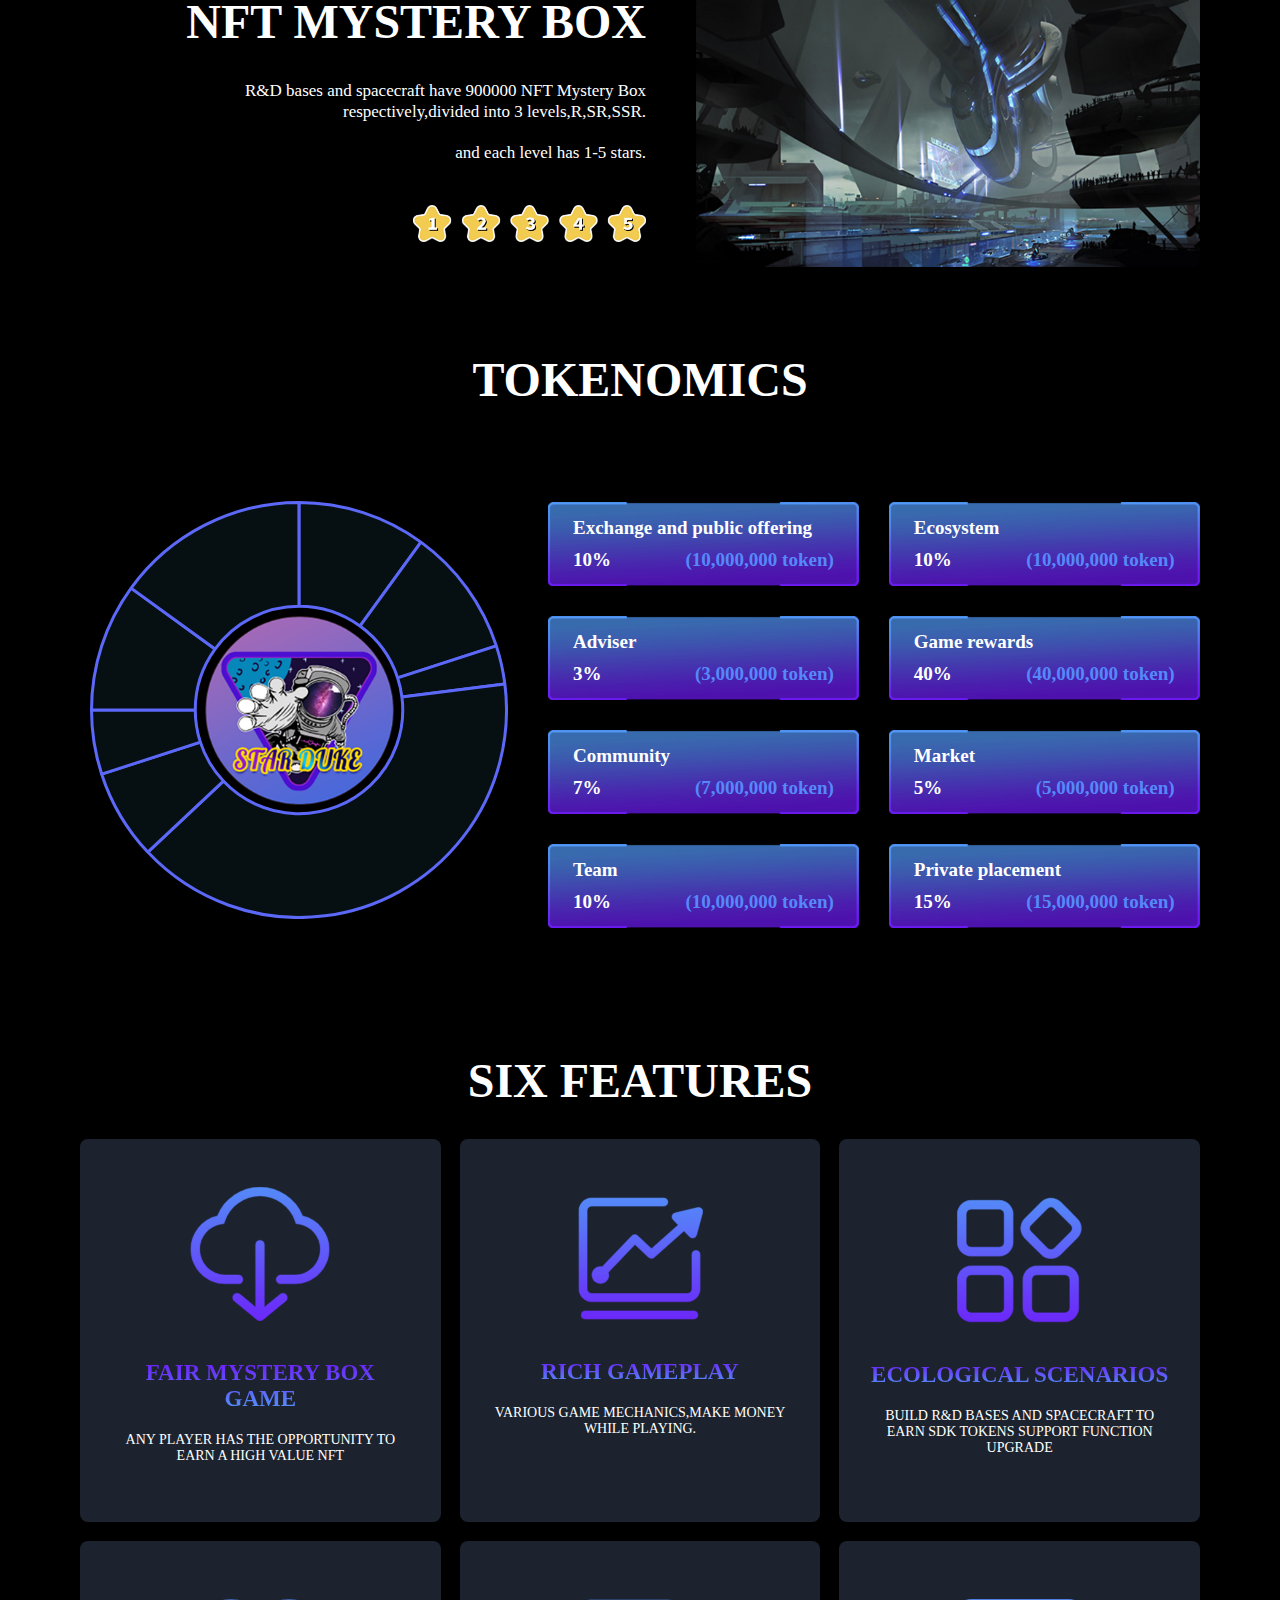
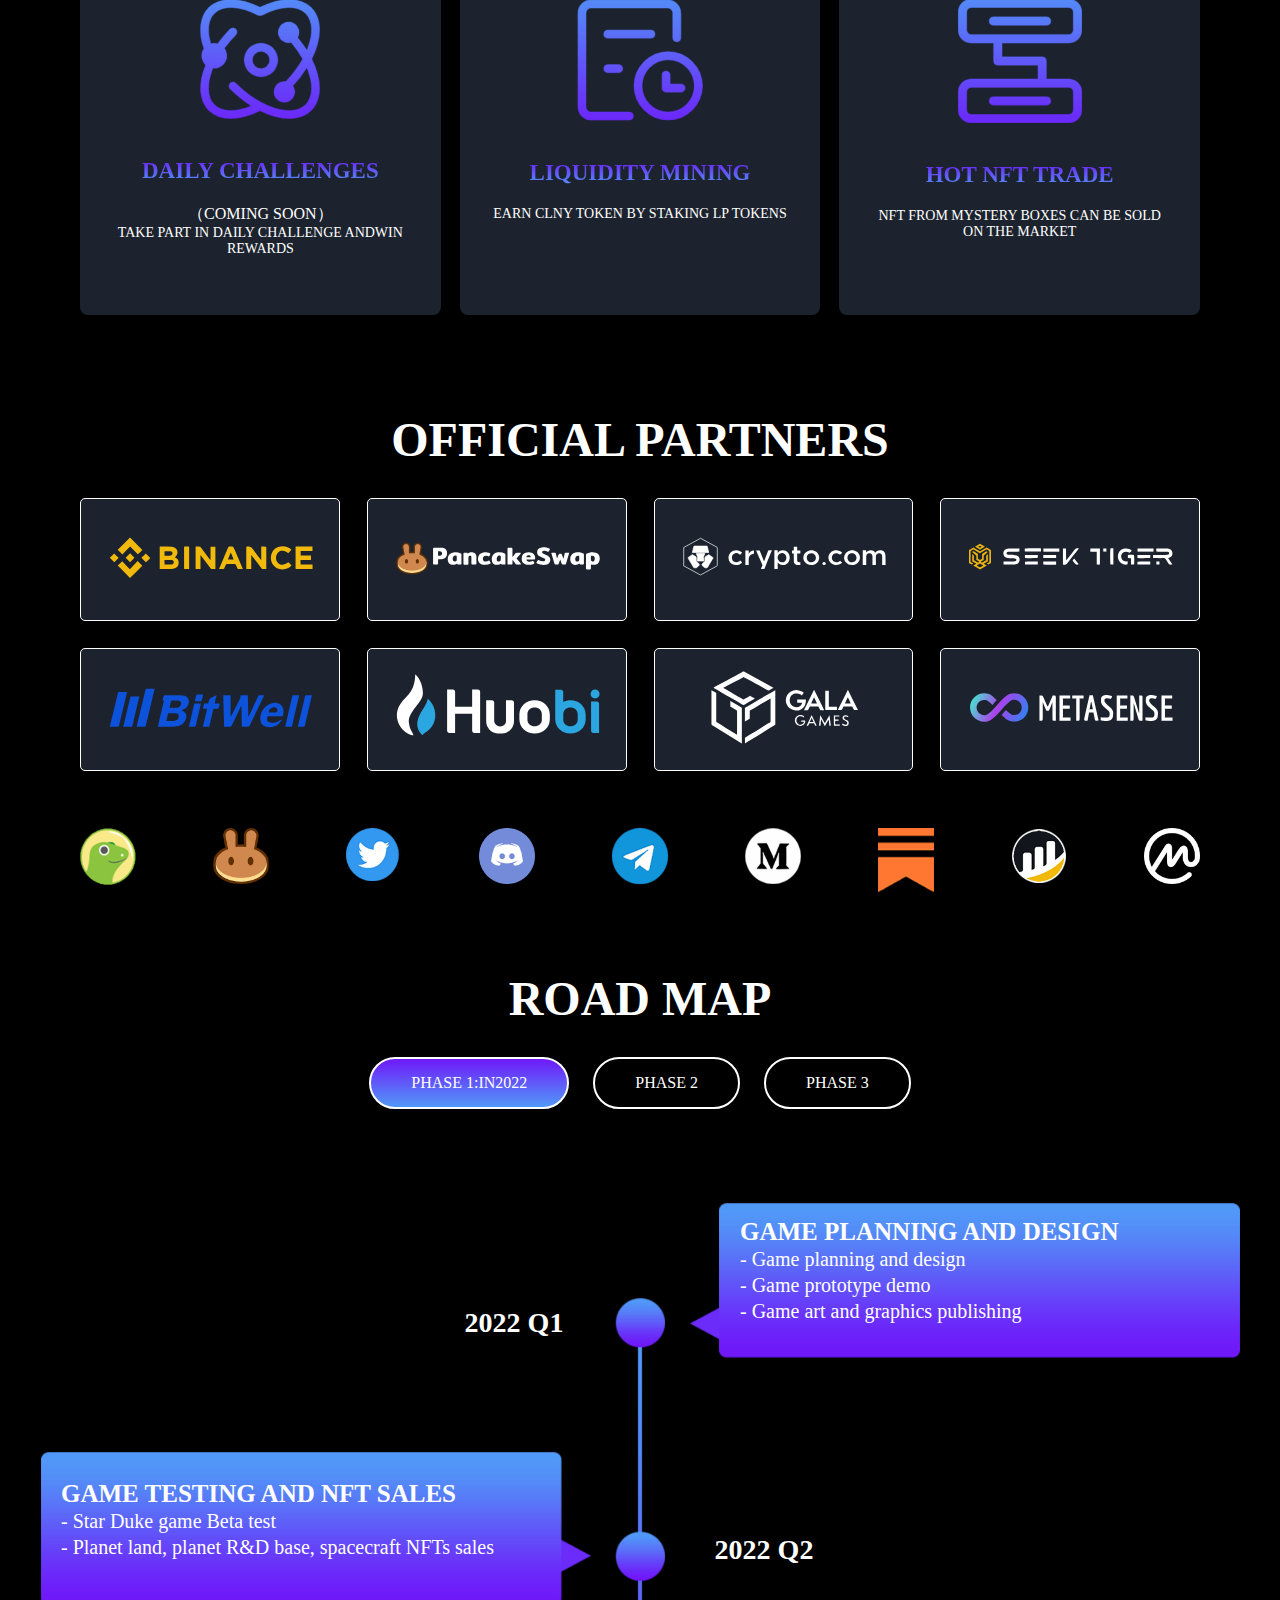
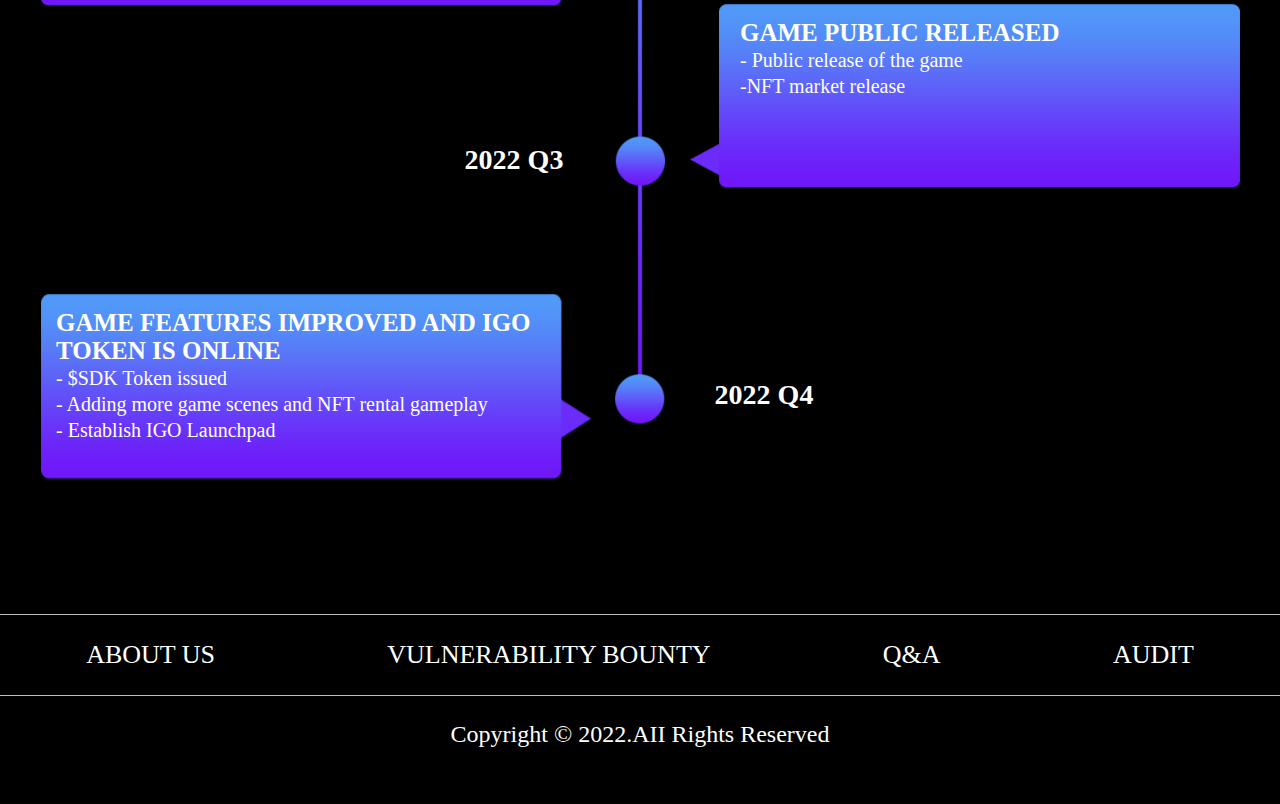
==== commit 3f71fcbd: "fix: 修改连接跳转地址" ====
--- a/web/index.html
+++ b/web/index.html
@@ -106,7 +106,7 @@
             <li><a href="javascript:;" onclick="setBgClass(this,'#navLink li a','nav-active', 'http://game.starduke.io')"
                     target="_blank">GAME</a>
             </li>
-            <li><a href="javascript:;" onclick="setBgClass(this,'#navLink li a','nav-active', 'http://game.starduke.io')"
+            <li><a href="javascript:;" onclick="setBgClass(this,'#navLink li a','nav-active', 'http://game.starduke.io/h5/#/pages/trading/trading')"
                     target="_blank">MARKET</a></li>
             <li><a href="javascript:;" onclick="setBgClass(this,'#navLink li a','nav-active')" target="_blank">SDK FARM</a></li>
             <li><a href="javascript:;" onclick="setBgClass(this,'#navLink li a','nav-active')" target="_blank">LIQUIDITY</a></li>
@@ -123,7 +123,7 @@
                 <p>WELCOME TO STAR DUKE</p>
                 <p>A PLAY-TO-EARN GAME BASED ON BLOCKCHAIN</p>
             </div>
-            <a href="javascript:;" onclick="parentToPage('http://game.starduke.io')" target="_blank" class="banner-btn sacle-animation">ENTER THE GAME</a>
+            <a href="javascript:;" onclick="parentToPage('http://game.starduke.io/h5/#/pages/blind/blind')" target="_blank" class="banner-btn sacle-animation">PURCHASE MYSTERY BOX</a>
         </div>
     </div>
     <div class="aside-box">
@@ -336,7 +336,7 @@
             </div>
             <div class="aside-gride">
                 <div style="margin-left: 0;" class="cut5-gride-icon sacle-animation">
-                    <a href="javascript:;">
+                    <a href="javascript:;" onclick="parentToPage('https://www.coingecko.com/en/coins/starduke')">
 
                         <img src="./img/bihu.webp" alt="bihu">
                     </a>
@@ -380,7 +380,7 @@
                     </a>
                 </div>
                 <div class="cut5-gride-icon sacle-animation">
-                    <a href="javascript:;">
+                    <a href="javascript:;" onclick="parentToPage('https://coinmarketcap.com/currencies/starduke/')">
 
                         <img src="./img/coinmarketcap.webp" alt="coinmarketcap">
                     </a>
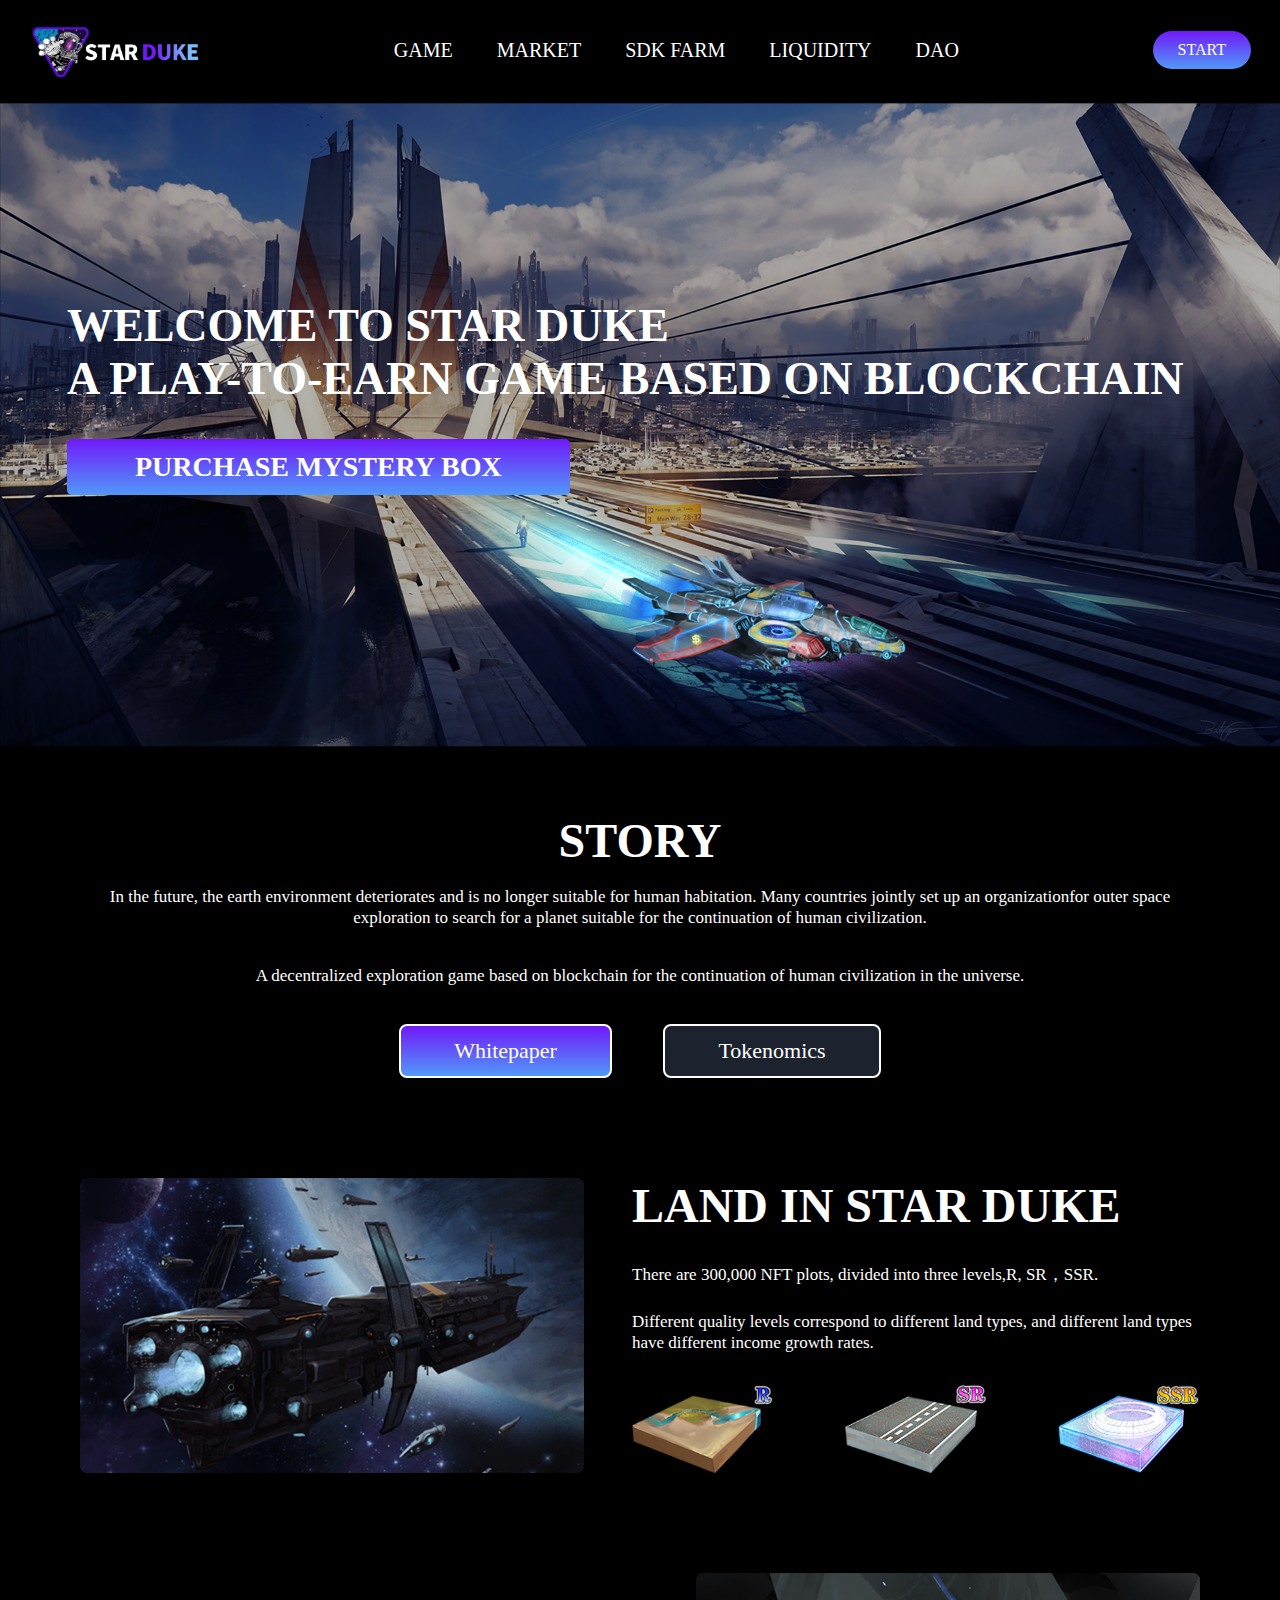
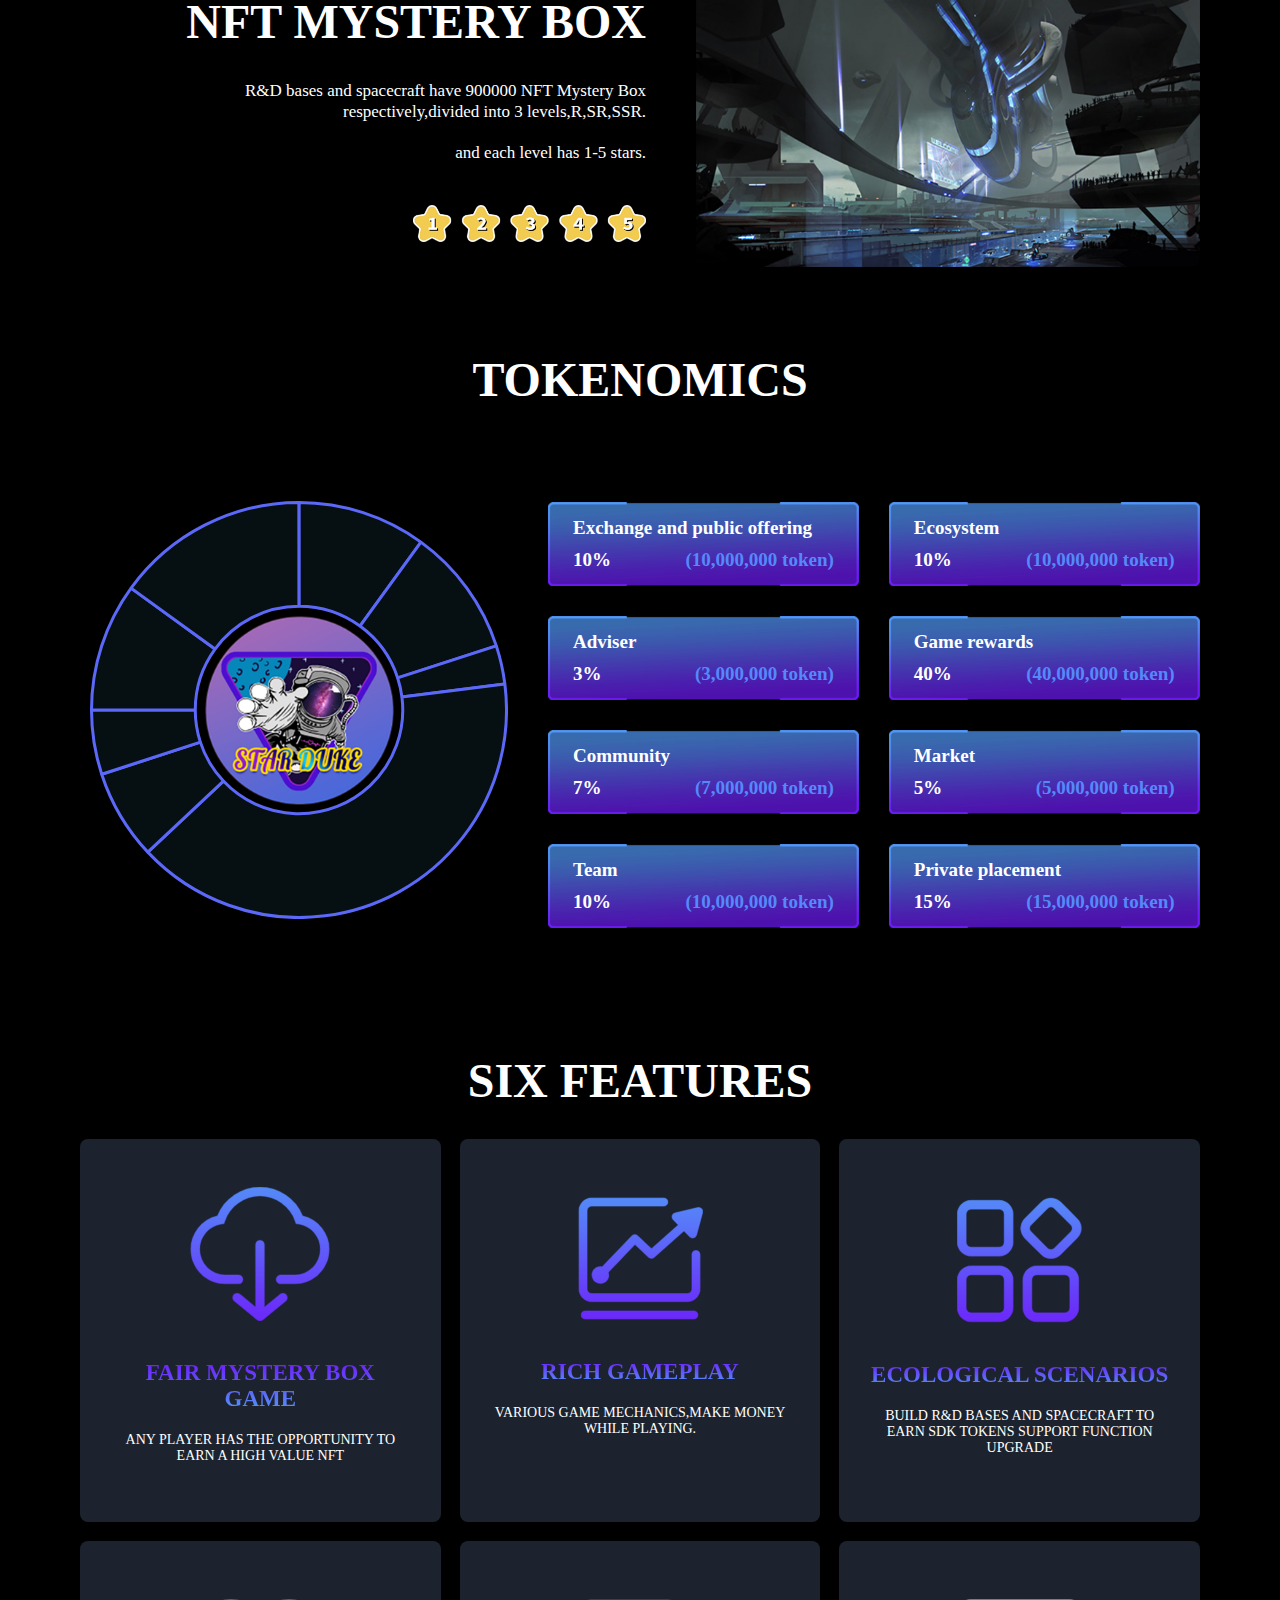
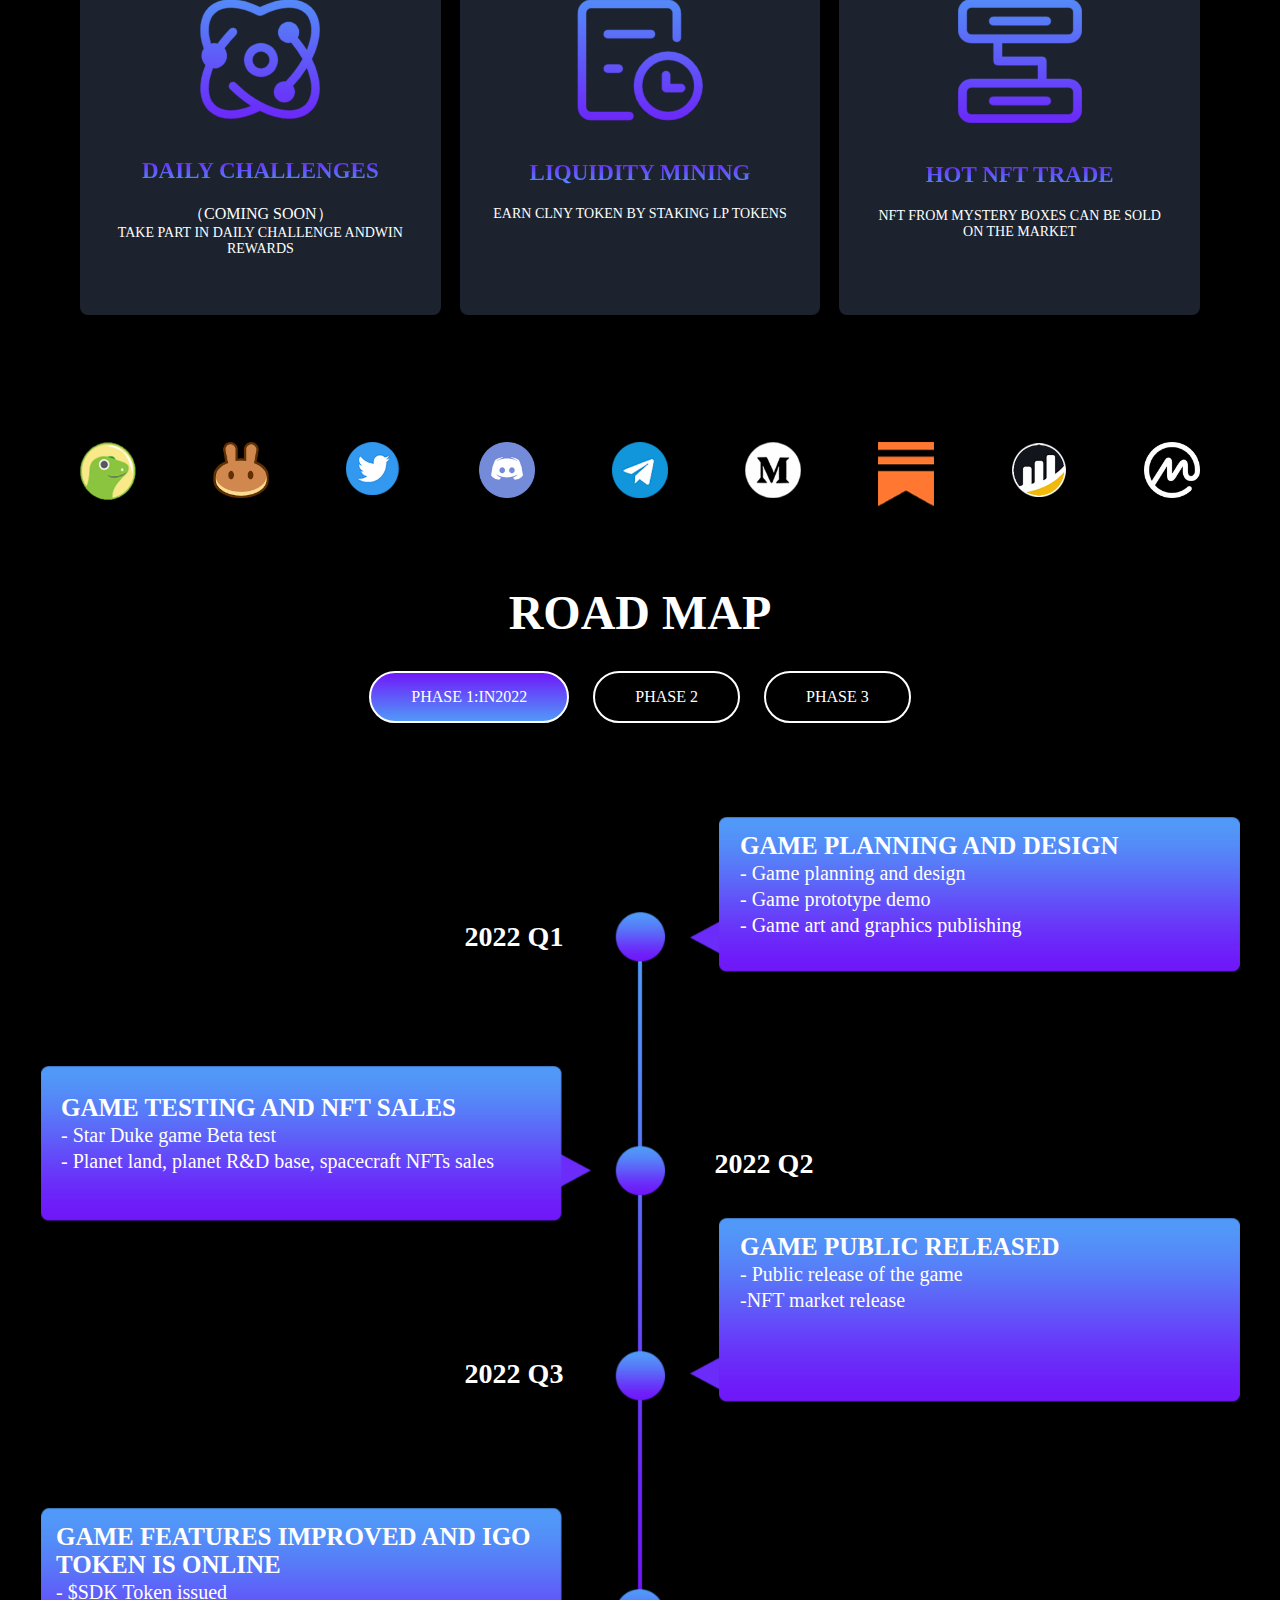
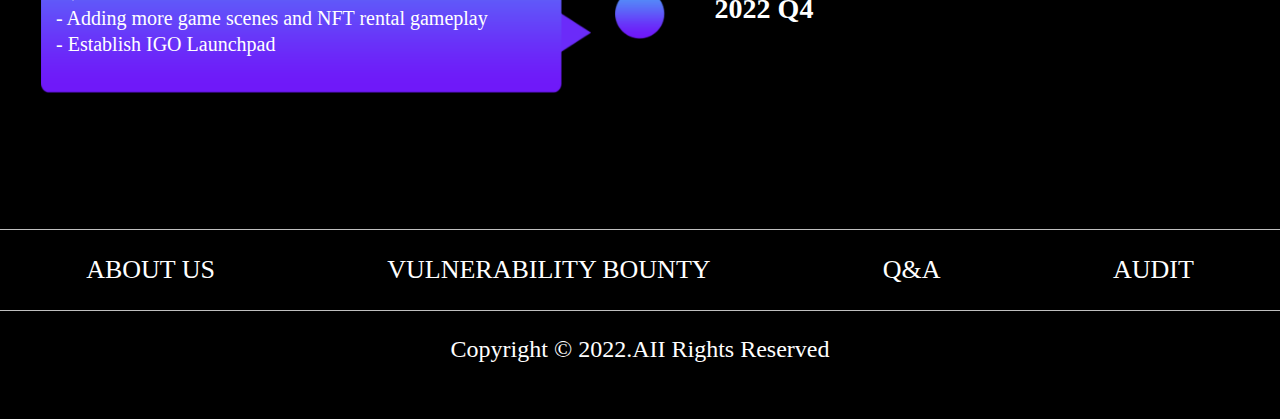
==== commit b325854a: "fix: hide official partners port" ====
--- a/web/index.html
+++ b/web/index.html
@@ -302,7 +302,7 @@
             </div>
         </div>
         <div id="cut5">
-            <div class="card-text-title">OFFICIAL PARTNERS</div>
+            <!-- <div class="card-text-title">OFFICIAL PARTNERS</div>
             <div class="aside-gride">
                 <div style="margin-left: 0;" class="cut5-gride-item sacle-animation">
                     <img src="./svg/binance.svg" alt="binance">
@@ -320,11 +320,11 @@
             <div class="aside-gride">
                 <div style="margin-left: 0;" class="cut5-gride-item sacle-animation">
                     <img src="./svg/bitwell.svg" alt="bitwell">
-                </div>
+                </div> -->
                 <!-- <div class="cut5-gride-item-fk">
                     <img src="./img/huobi.webp" alt="huobi">
                 </div> -->
-                <div class="cut5-gride-item sacle-animation">
+                <!-- <div class="cut5-gride-item sacle-animation">
                     <img src="./svg/huobi.svg" alt="huobi">
                 </div>
                 <div class="cut5-gride-item sacle-animation">
@@ -333,7 +333,7 @@
                 <div class="cut5-gride-item sacle-animation">
                     <img src="./svg/meta.svg" alt="metasense">
                 </div>
-            </div>
+            </div> -->
             <div class="aside-gride">
                 <div style="margin-left: 0;" class="cut5-gride-icon sacle-animation">
                     <a href="javascript:;" onclick="parentToPage('https://www.coingecko.com/en/coins/starduke')">
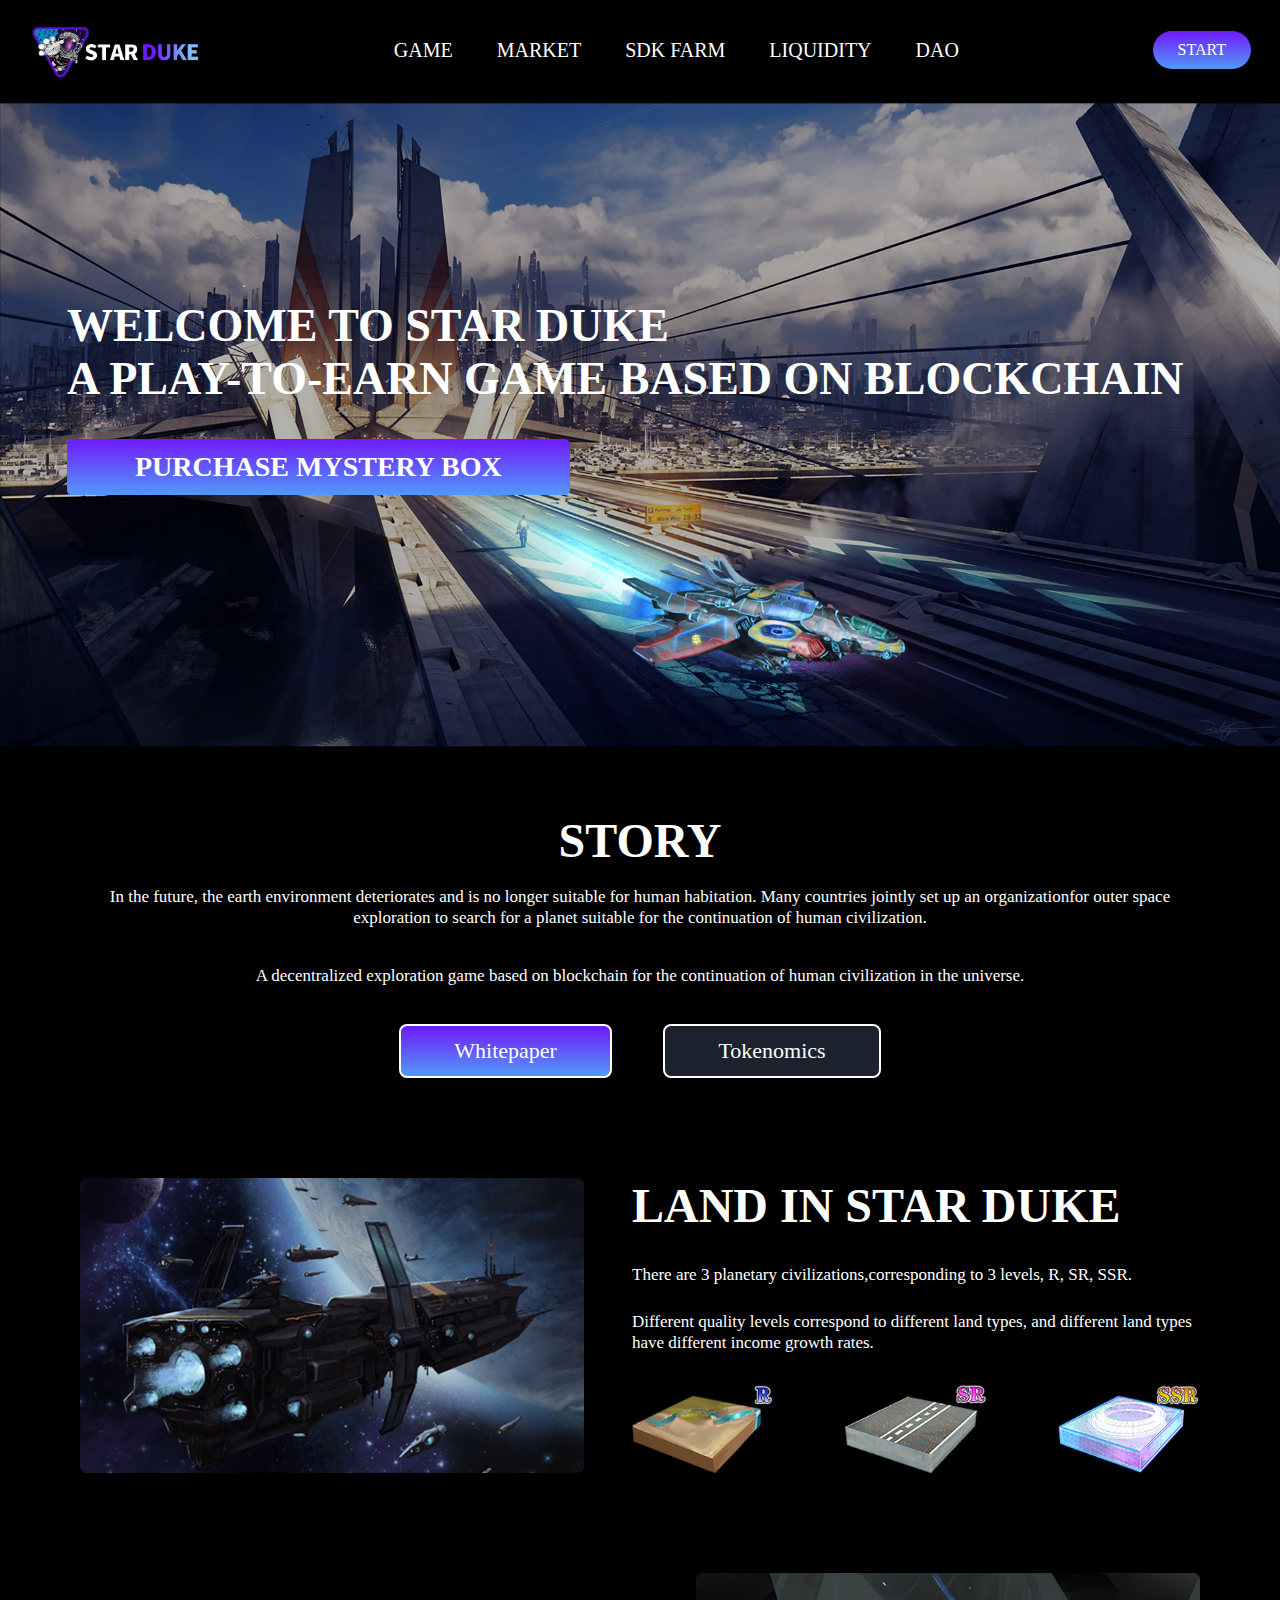
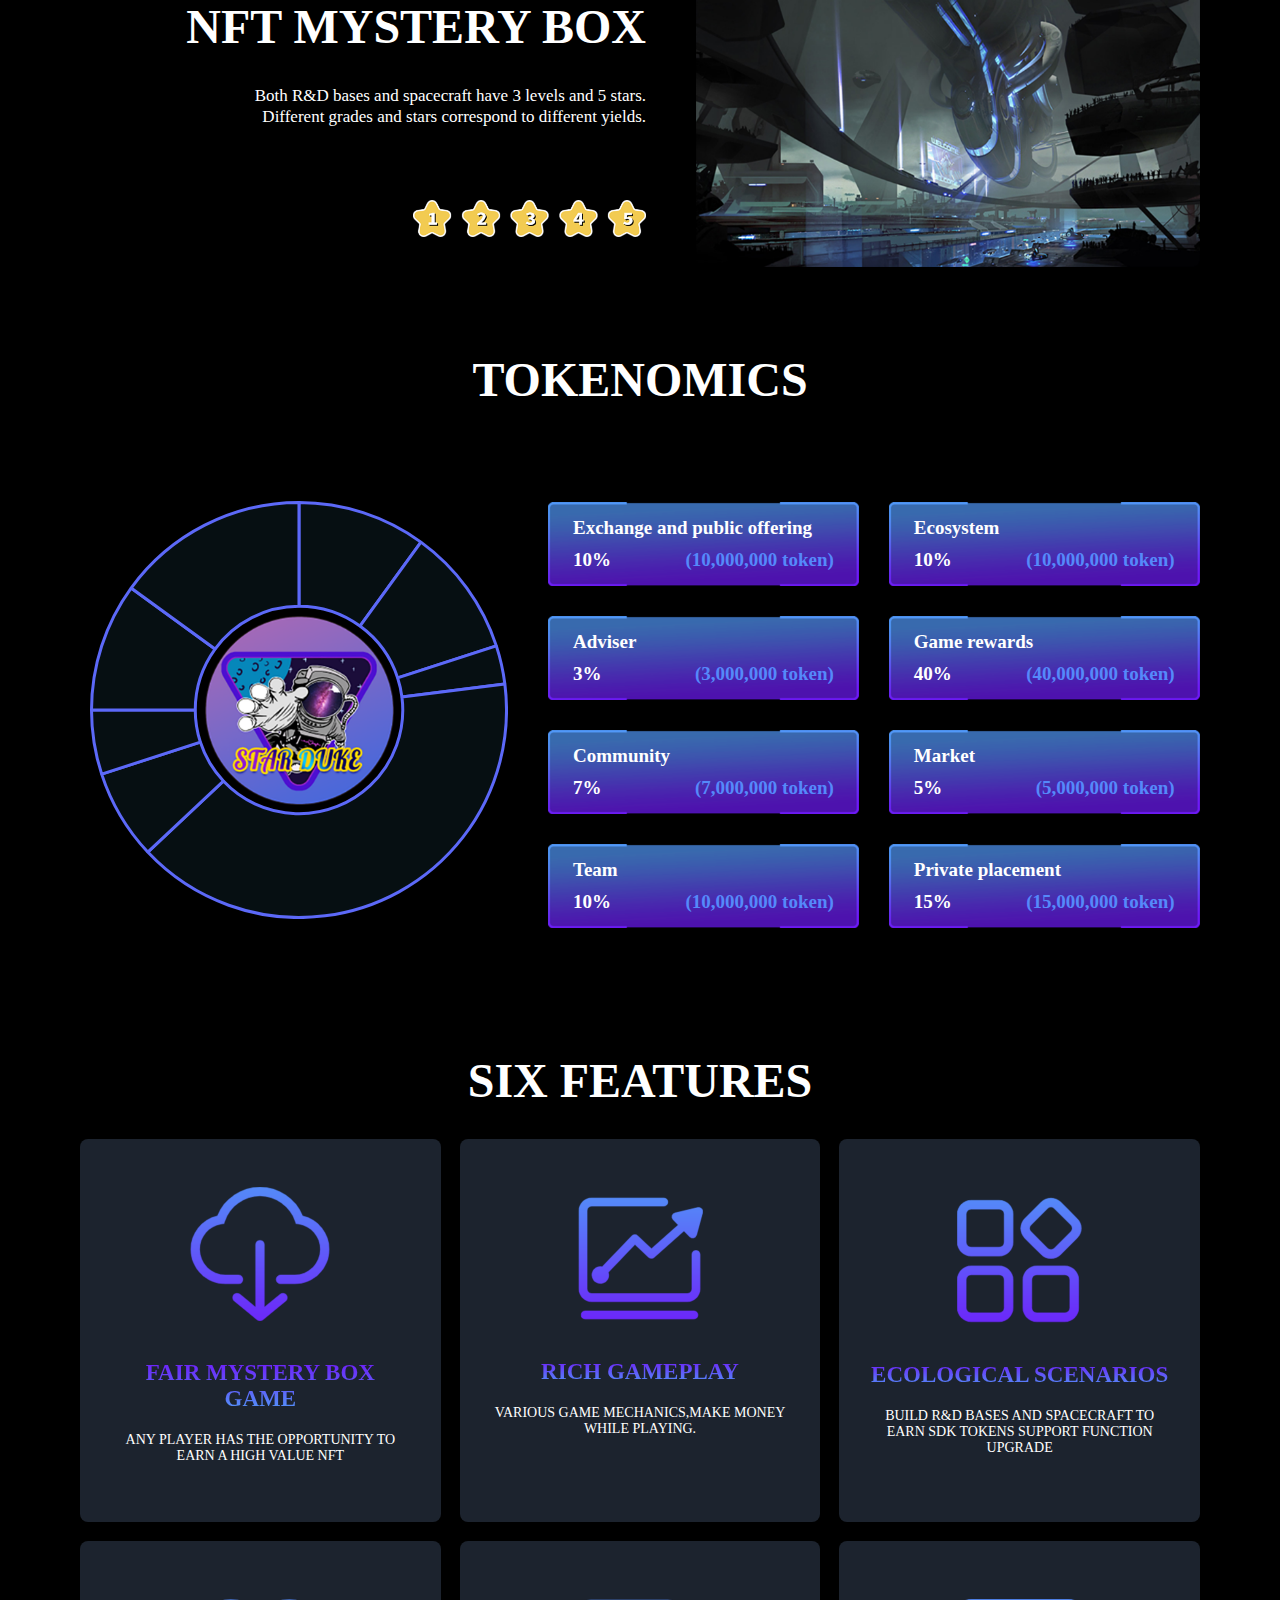
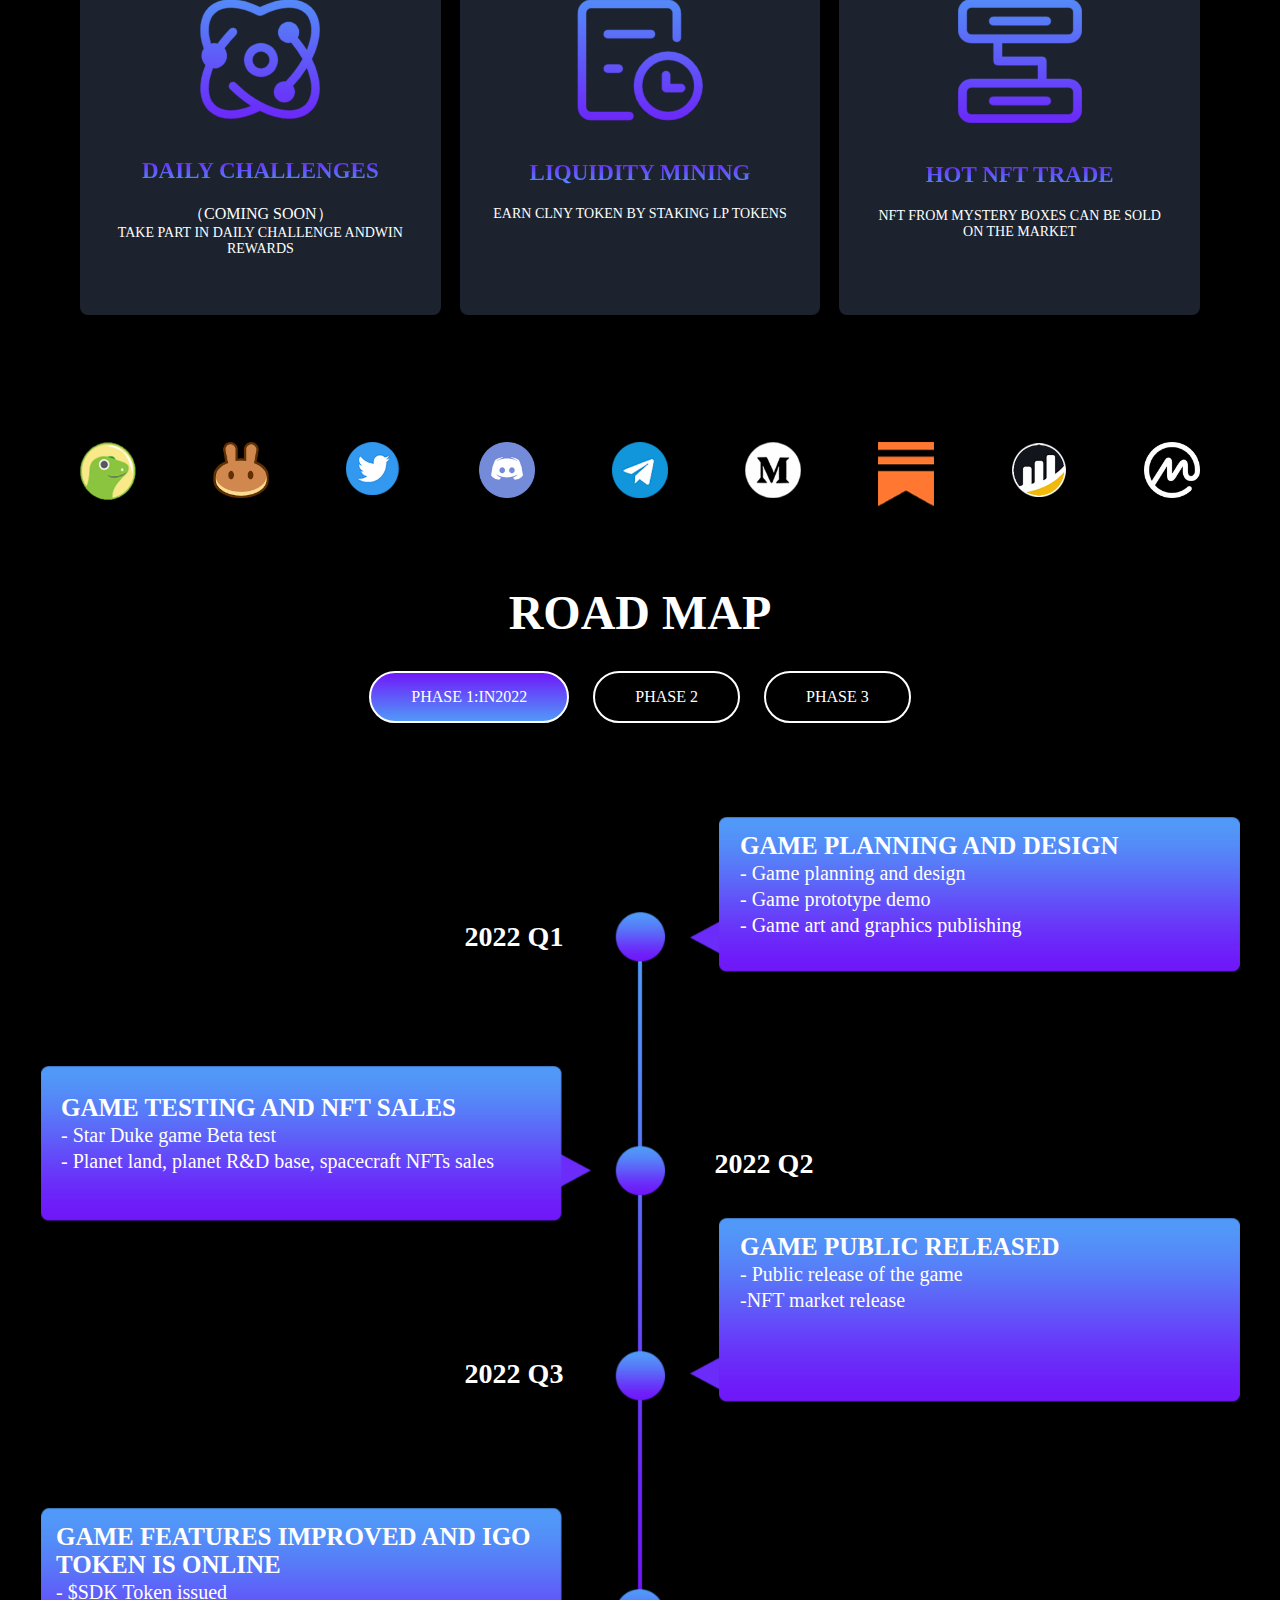
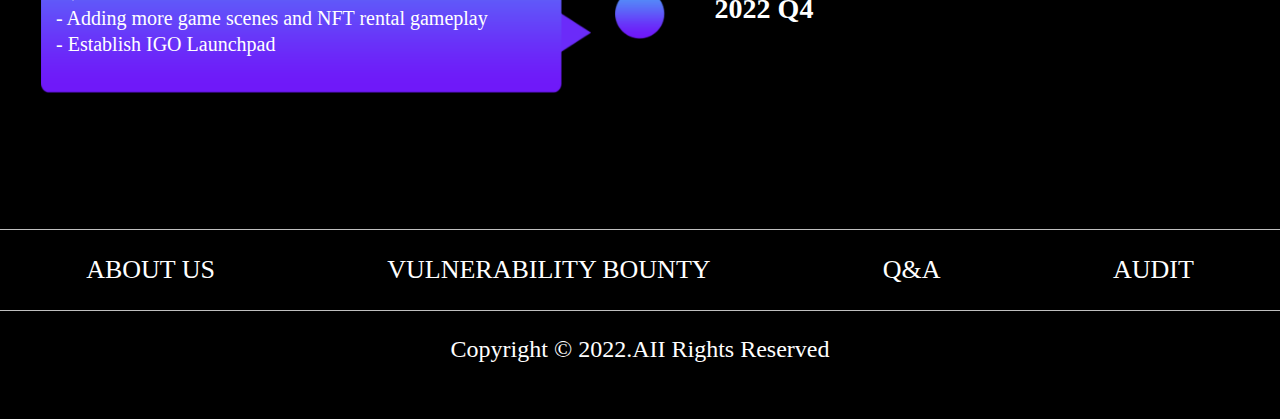
==== commit 1048614e: "fix: 修改文案" ====
--- a/web/index.html
+++ b/web/index.html
@@ -154,7 +154,7 @@
                 <div class="aside-car-text">
                     <div>
                         <p class="card-text-title">LAND IN STAR DUKE</p>
-                        <p class="card-text-content">There are 300,000 NFT plots, divided into three levels,R, SR，SSR.
+                        <p class="card-text-content">There are 3 planetary civilizations,corresponding to 3 levels, R, SR, SSR.
                         </p>
                         <p class="card-text-content">Different quality levels correspond to different land types, and
                             different land types have different income growth rates.</p>
@@ -170,12 +170,10 @@
                 <div style="text-align: right;margin-right: 50px;justify-content: space-around;" class="aside-car-text">
                     <div>
                         <p class="card-text-title">NFT MYSTERY BOX</p>
-                        <p style="margin-bottom: 0;" class="card-text-content">R&D bases and spacecraft have 900000 NFT
-                            Mystery Box
+                        <p style="margin-bottom: 0;" class="card-text-content">Both R&D bases and spacecraft have 3 levels and 5 stars.
                         </p>
-                        <p style="margin-bottom: 20px;" class="card-text-content">respectively,divided into 3
-                            levels,R,SR,SSR.</p>
-                        <p class="card-text-content">and each level has 1-5 stars.</p>
+                        <p style="margin-bottom: 20px;" class="card-text-content">Different grades and stars correspond to different yields.</p>
+                        <!-- <p class="card-text-content">and each level has 1-5 stars.</p> -->
                     </div>
                     <div>
                         <img src="./img/star.webp" alt="">
